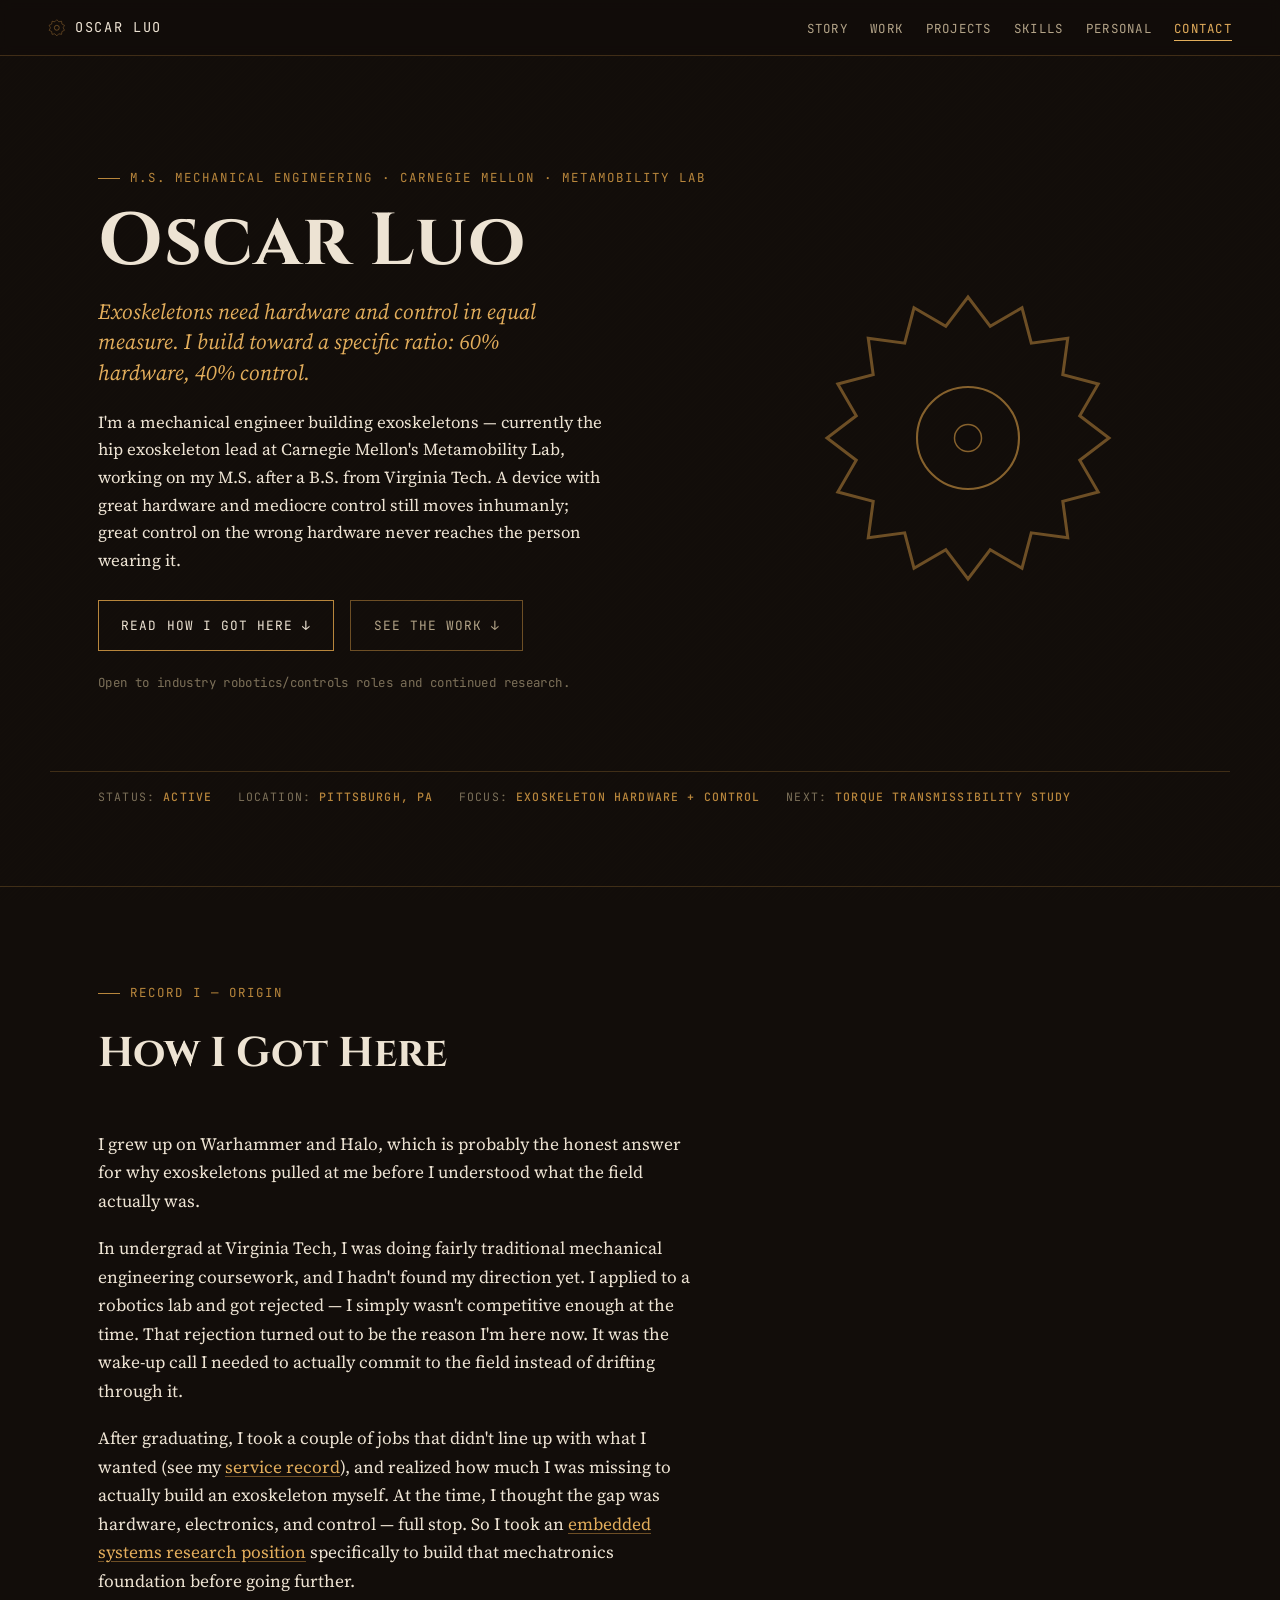
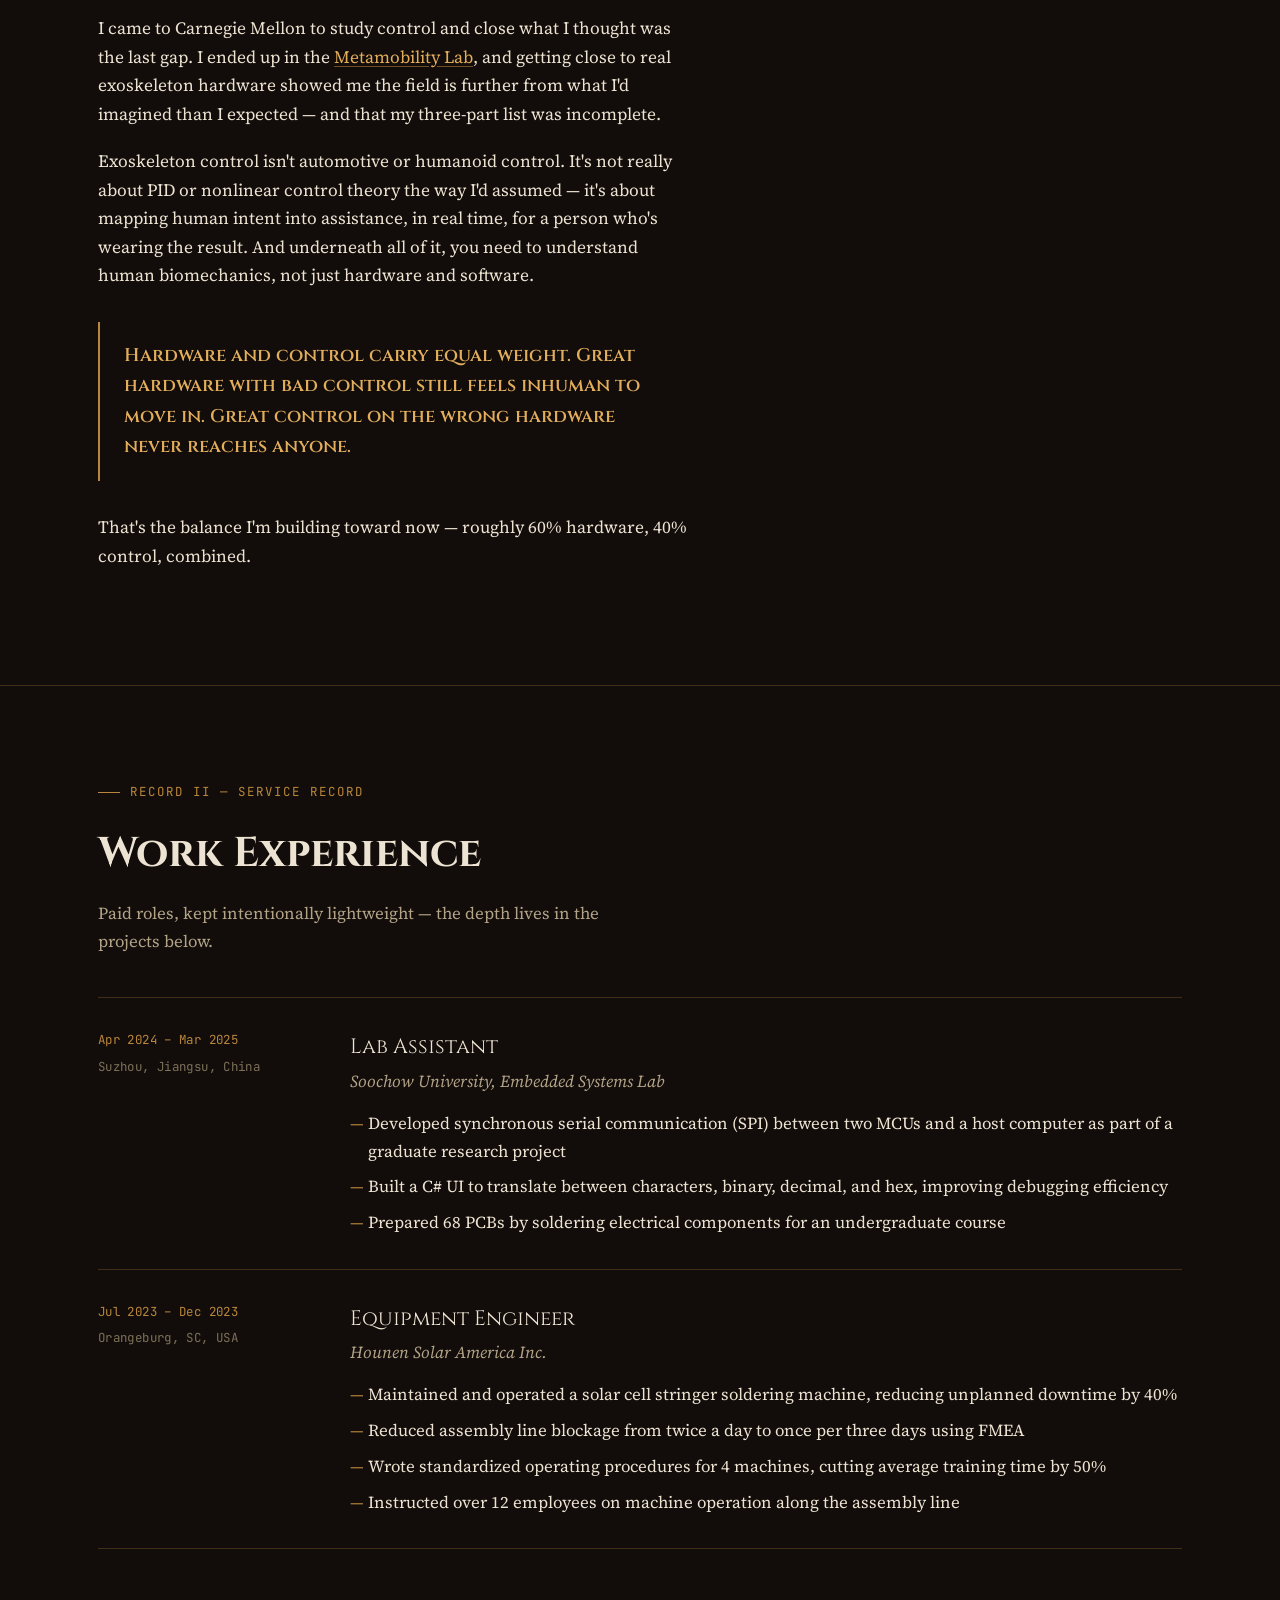
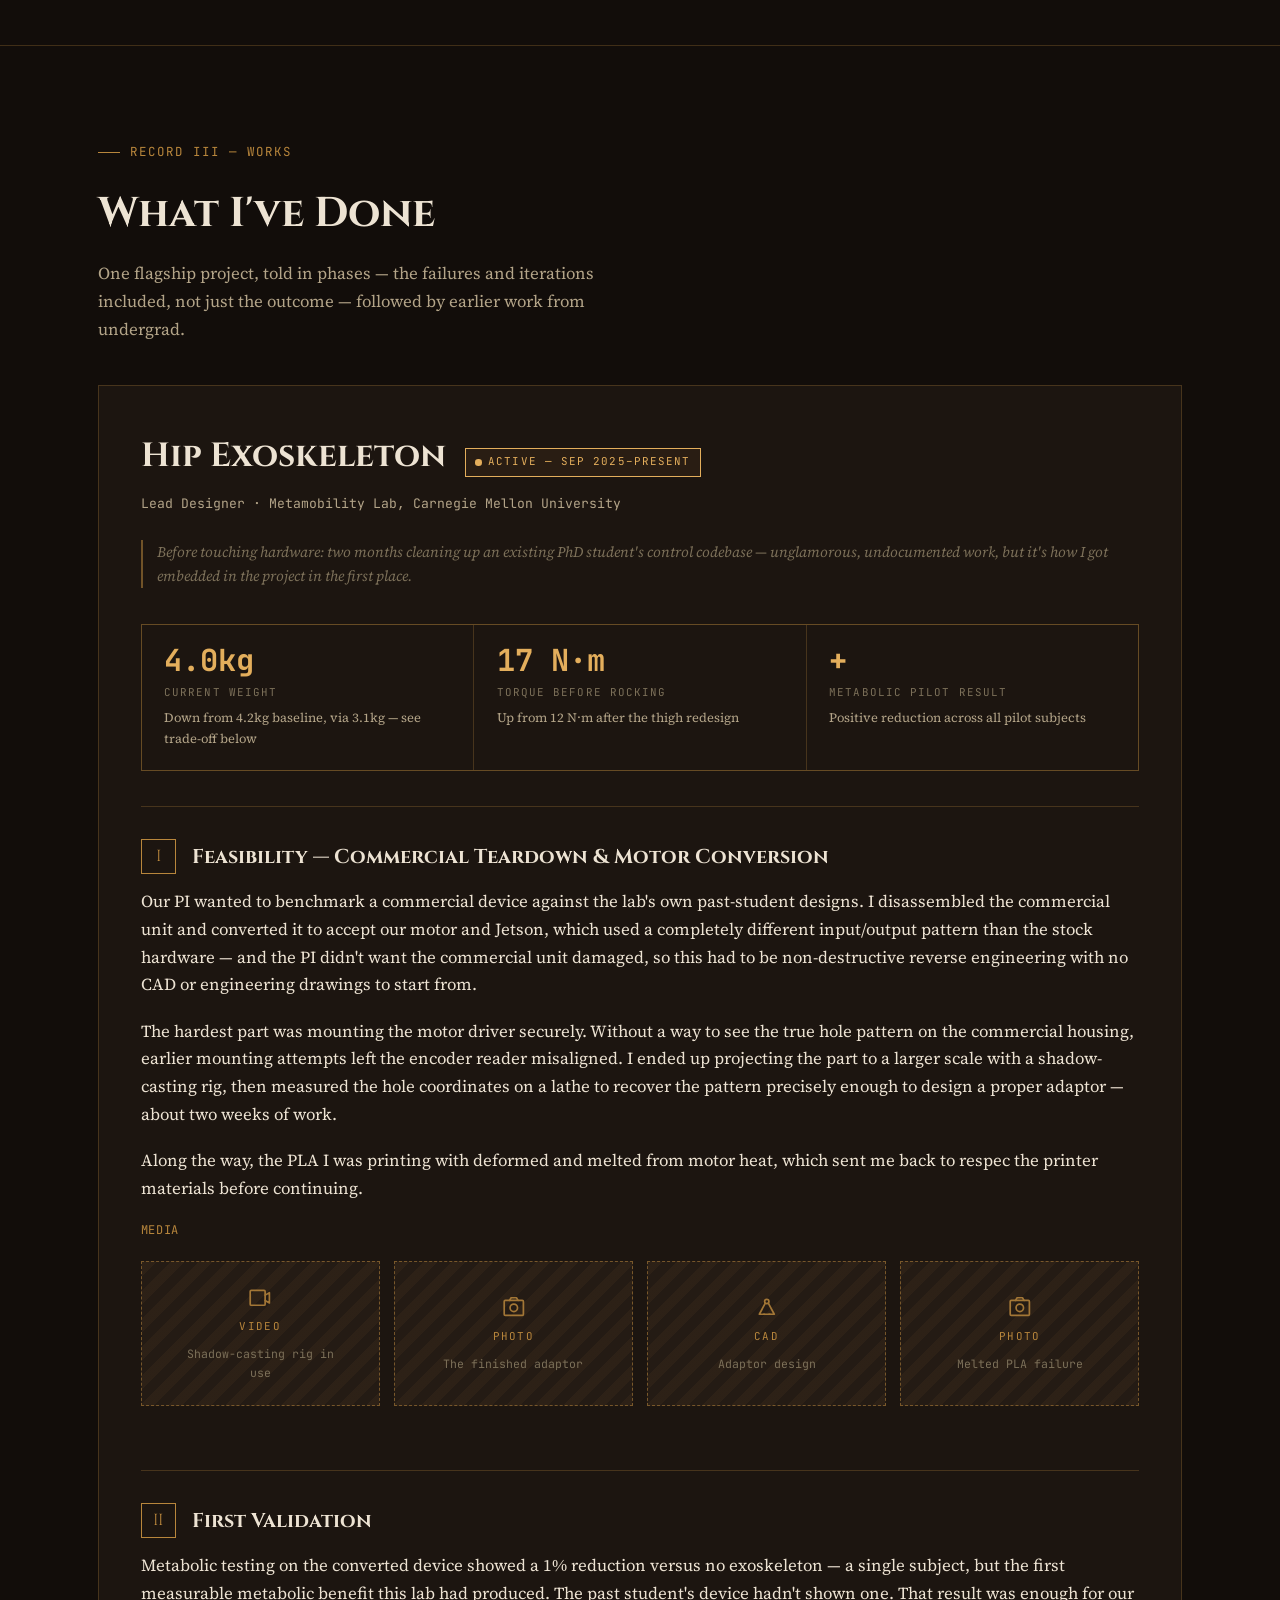
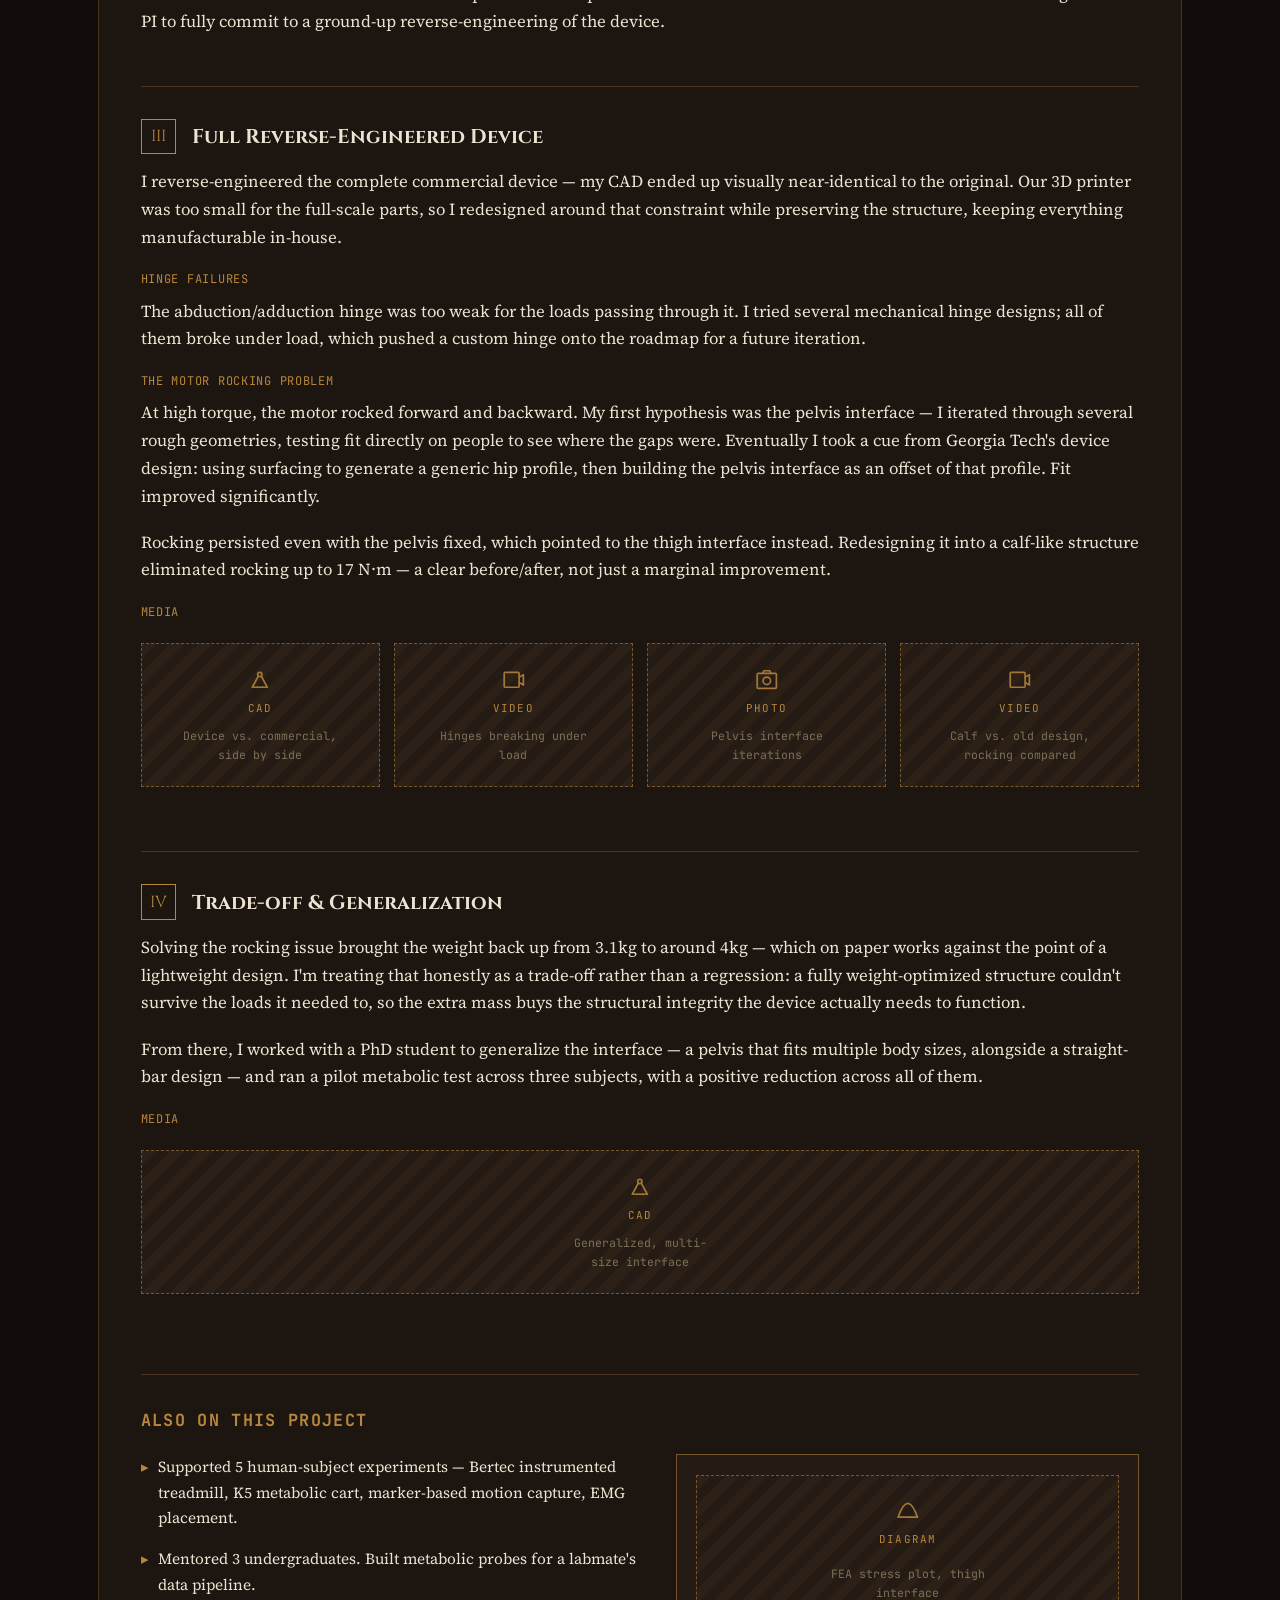
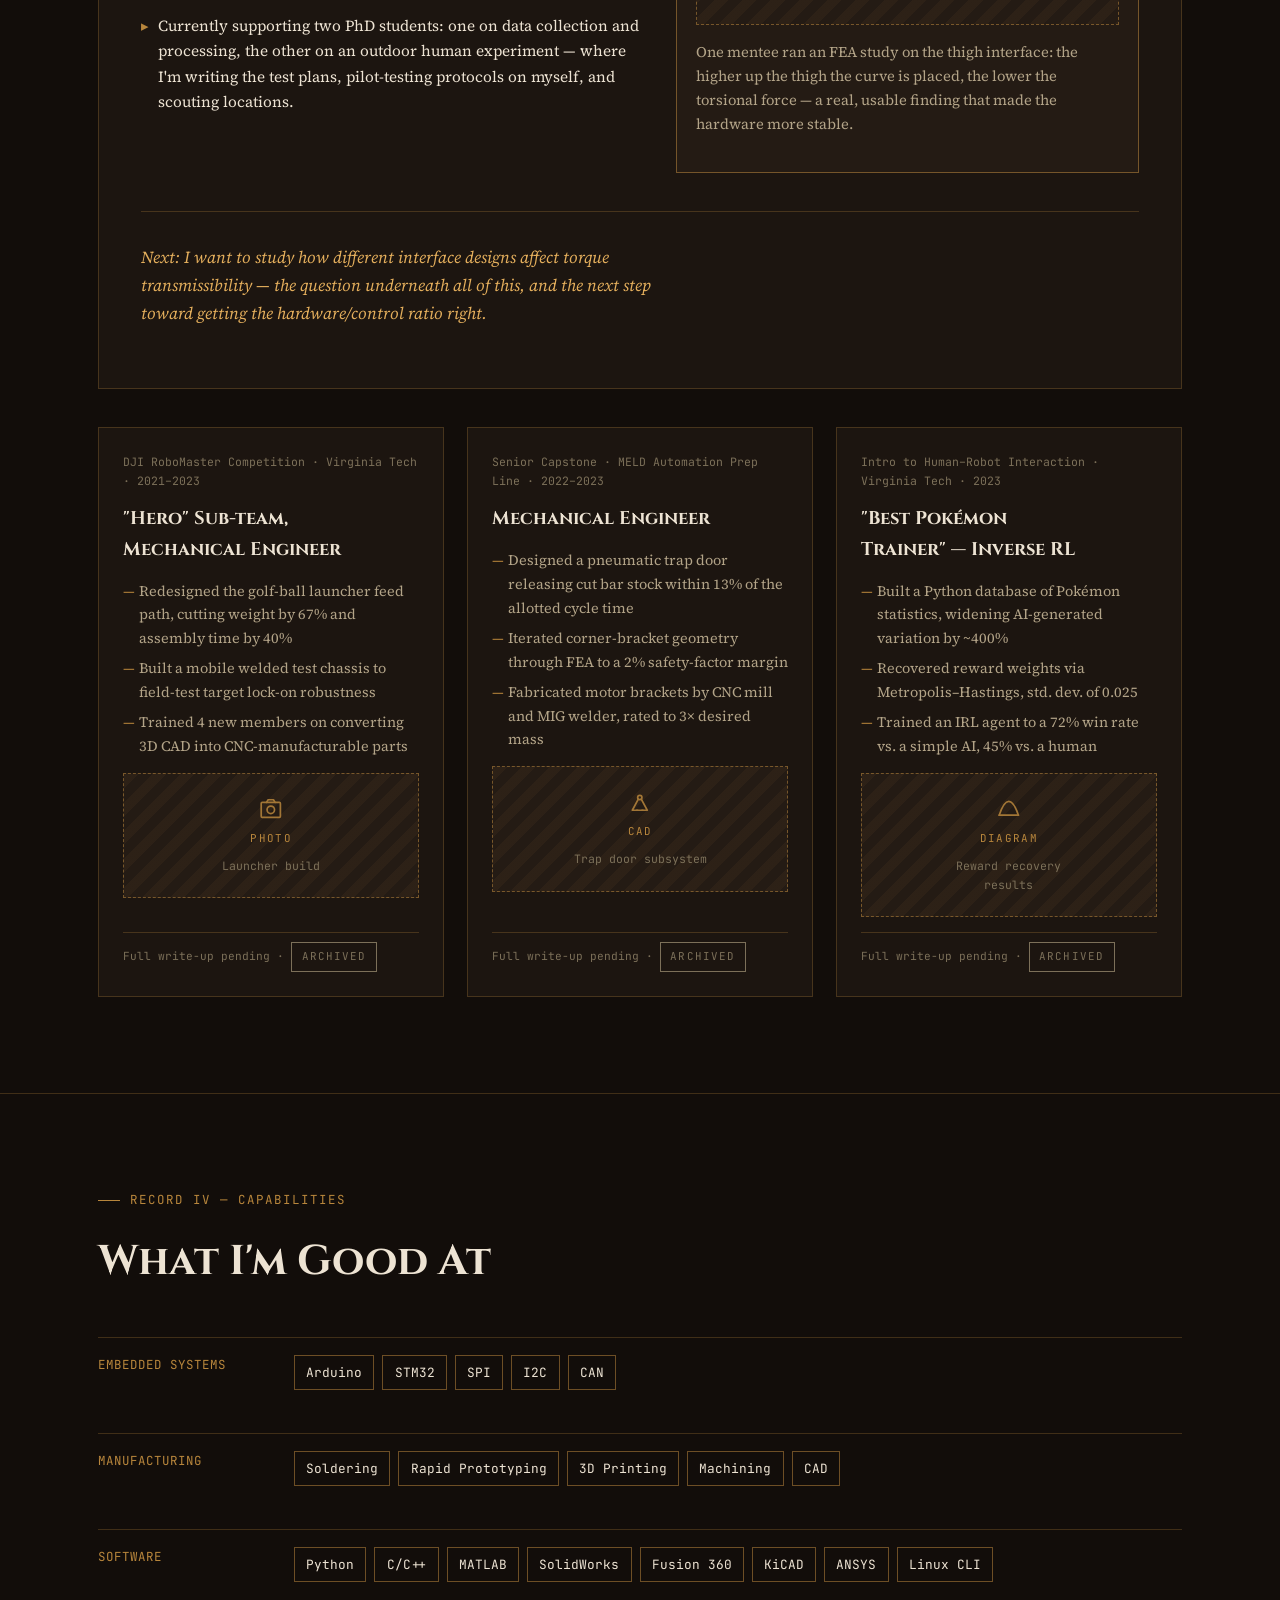
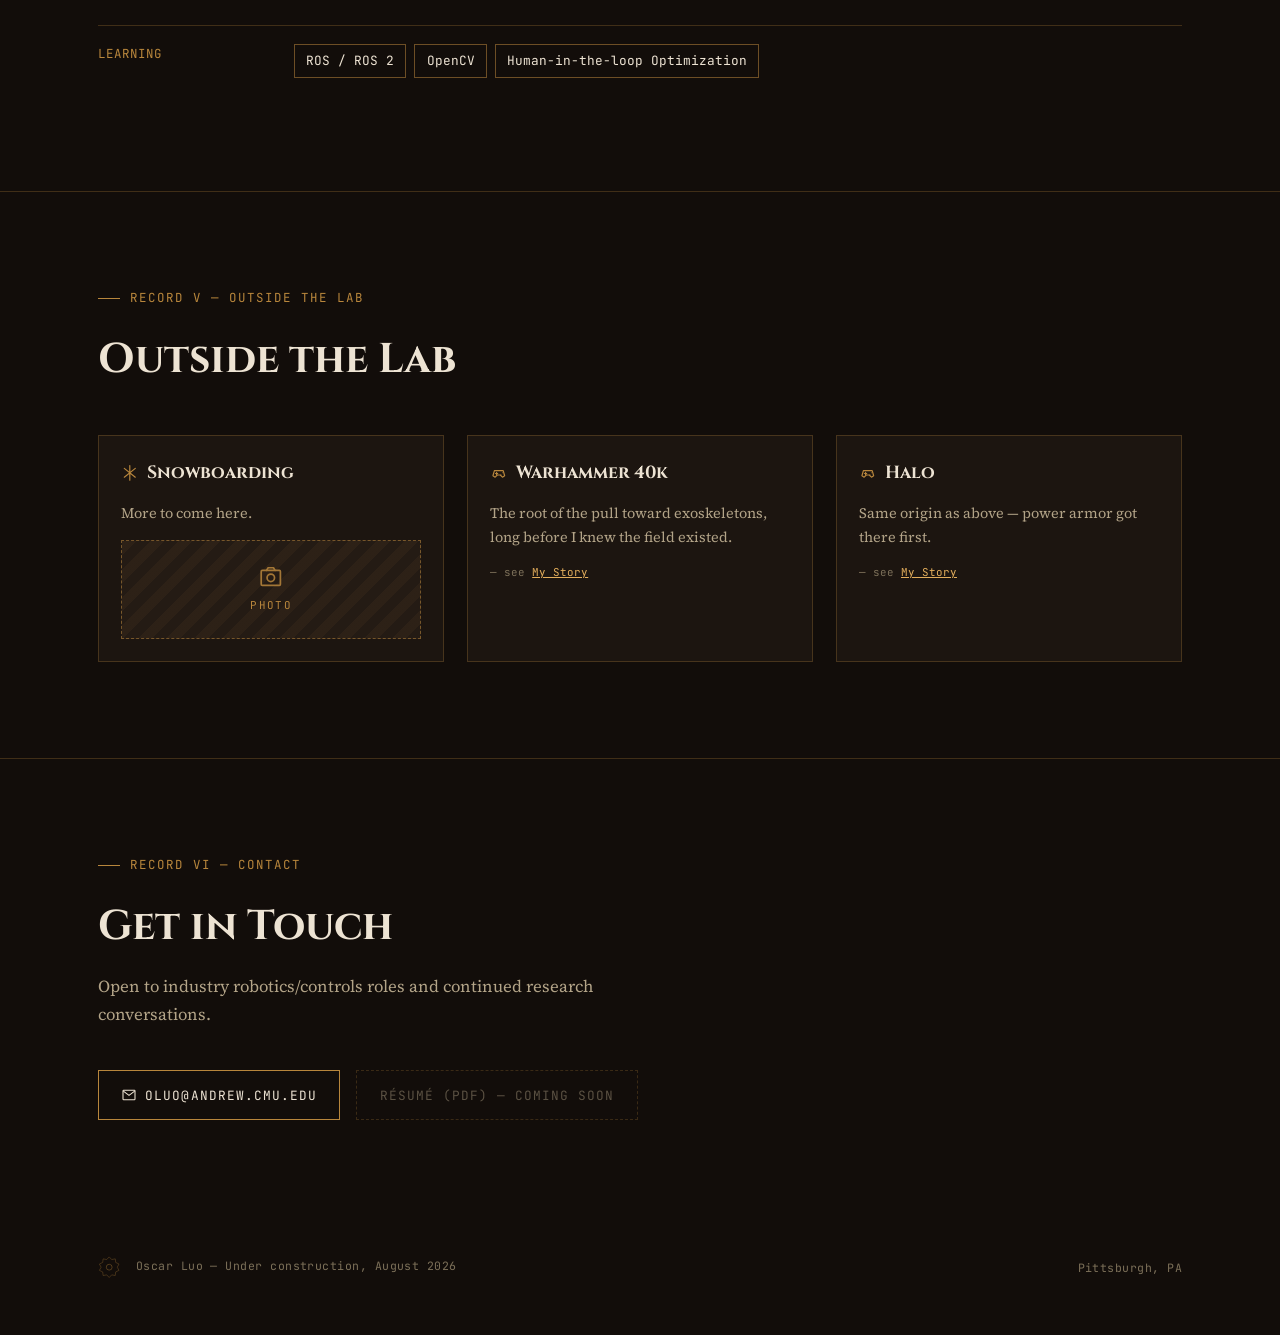
==== index.html @ 39d98d51 "First commit - web v0.1" ====
<!DOCTYPE html>
<html lang="en">
<head>
<meta charset="UTF-8">
<meta name="viewport" content="width=device-width, initial-scale=1.0">
<meta name="description" content="Personal portfolio and project dossier for exoskeleton design engineer Oscar Luo.">
<meta property="og:title" content="Oscar Luo">
<meta property="og:description" content="Mechanical engineer building exoskeletons — hardware and control, roughly 60/40.">
<meta property="og:type" content="website">
<link rel="icon" href="data:image/svg+xml,%3Csvg%20xmlns%3D%22http%3A//www.w3.org/2000/svg%22%20viewBox%3D%220%200%20100%20100%22%3E%3Ctext%20y%3D%220.9em%22%20font-size%3D%2290%22%3E%E2%9A%99%EF%B8%8F%3C/text%3E%3C/svg%3E">
<title>Oscar Luo</title>
<link rel="preconnect" href="https://fonts.googleapis.com">
<link rel="preconnect" href="https://fonts.gstatic.com" crossorigin>
<link href="https://fonts.googleapis.com/css2?family=Cinzel:wght@400;600;700;900&family=Source+Serif+4:ital,opsz,wght@0,8..60,400;0,8..60,600;1,8..60,400&family=JetBrains+Mono:wght@400;500;700&display=swap" rel="stylesheet">

<style>
  /* ============ TOKENS ============ */
  :root{
    --ground:#120D0A;
    --surface:#1C1510;
    --surface-2:#241B14;
    --surface-3:#2C2118;
    --brass:#B8863C;
    --brass-bright:#E3AE5C;
    --rust:#9A3B26;
    --rust-bright:#C4522F;
    --ink:#EDE3D3;
    --ink-muted:#B3A488;
    --ink-faint:#7C7059;
    --line: rgba(184,134,60,0.28);
    --line-strong: rgba(184,134,60,0.55);

    --font-display:'Cinzel','Trajan Pro',Georgia,serif;
    --font-body:'Source Serif 4',Georgia,'Times New Roman',serif;
    --font-mono:'JetBrains Mono','Courier New',monospace;

    --measure:66ch;
    --wide:1180px;
  }

  /* ============ RESET ============ */
  *,*::before,*::after{box-sizing:border-box;}
  html{scroll-behavior:smooth;}
  @media (prefers-reduced-motion: reduce){ html{scroll-behavior:auto;} }
  body{
    margin:0;
    background:var(--ground);
    color:var(--ink);
    font-family:var(--font-body);
    font-size:1.05rem;
    line-height:1.65;
    -webkit-font-smoothing:antialiased;
  }
  img,svg{max-width:100%;display:block;}
  a{color:var(--brass-bright);}
  a:focus-visible, button:focus-visible, .navlink:focus-visible{
    outline:2px solid var(--brass-bright);
    outline-offset:3px;
  }
  h1,h2,h3,h4{
    font-family:var(--font-display);
    font-weight:700;
    color:var(--ink);
    text-wrap:balance;
    margin:0;
  }
  p{margin:0 0 1.1em 0;}
  ul{margin:0;padding:0;list-style:none;}
  .container{max-width:var(--wide);margin:0 auto;padding:0 clamp(1.25rem,4vw,3rem);}
  .prose{max-width:var(--measure);}

  /* subtle background texture: faint diagonal grain across whole page */
  .grain{
    position:fixed; inset:0; pointer-events:none; z-index:0; opacity:.05; mix-blend-mode:overlay;
    background-image:repeating-linear-gradient(135deg, var(--brass) 0 1px, transparent 1px 3px);
  }

  /* ============ NAV ============ */
  header.site-nav{
    position:sticky; top:0; z-index:50;
    background:rgba(18,13,10,0.92);
    backdrop-filter:blur(6px);
    border-bottom:1px solid var(--line);
  }
  .nav-row{
    display:flex; align-items:center; justify-content:space-between;
    padding:0.85rem clamp(1.25rem,4vw,3rem);
    gap:1rem; flex-wrap:wrap;
  }
  .brand{
    display:flex; align-items:center; gap:.6rem;
    font-family:var(--font-mono); font-size:.85rem; letter-spacing:.12em;
    color:var(--ink); text-decoration:none;
  }
  .brand .gear-icon{width:1.1rem;height:1.1rem;color:var(--brass);}
  .navlinks{display:flex; gap:1.4rem; flex-wrap:wrap; margin:0; padding:0;}
  .navlink{
    font-family:var(--font-mono); font-size:.78rem; letter-spacing:.1em; text-transform:uppercase;
    color:var(--ink-muted); text-decoration:none; padding-bottom:3px; border-bottom:1px solid transparent;
    transition:color .2s ease, border-color .2s ease;
  }
  .navlink:hover, .navlink.active{ color:var(--brass-bright); border-color:var(--brass-bright); }

  /* ============ HERO ============ */
  .hero{
    position:relative; overflow:hidden;
    padding:clamp(4rem,10vw,7rem) 0 clamp(3rem,7vw,5rem);
    border-bottom:1px solid var(--line);
  }
  .hero-grid{
    display:grid; grid-template-columns: 1.3fr 0.9fr; gap:2.5rem; align-items:center;
  }
  @media (max-width:860px){ .hero-grid{ grid-template-columns:1fr; } .hero-gear-wrap{ order:-1; height:220px; } }
  .eyebrow{
    font-family:var(--font-mono); font-size:.78rem; letter-spacing:.16em; text-transform:uppercase;
    color:var(--brass); margin:0 0 1rem 0; display:flex; align-items:center; gap:.6rem;
  }
  .eyebrow::before{content:''; width:1.4rem; height:1px; background:var(--brass);}
  .hero h1{
    font-size:clamp(2.6rem,6.5vw,4.6rem); line-height:1.02; letter-spacing:.01em;
  }
  .hero .subhead{
    font-family:var(--font-body); font-style:italic; color:var(--brass-bright);
    font-size:clamp(1.1rem,2.2vw,1.35rem); margin:1.1rem 0 1.3rem 0; max-width:42ch; line-height:1.4;
  }
  .hero .lede{max-width:56ch; color:var(--ink); font-size:1.05rem;}
  .hero-ctas{display:flex; gap:1rem; flex-wrap:wrap; margin-top:1.6rem;}
  .btn{
    font-family:var(--font-mono); font-size:.8rem; letter-spacing:.08em; text-transform:uppercase;
    padding:.85rem 1.4rem; text-decoration:none; border:1px solid var(--brass); color:var(--ink);
    display:inline-flex; align-items:center; gap:.5rem; transition:all .2s ease; background:transparent;
  }
  .btn:hover{ background:var(--brass); color:var(--ground); }
  .btn.ghost{ border-color:var(--line-strong); color:var(--ink-muted); }
  .btn.ghost:hover{ border-color:var(--brass-bright); color:var(--brass-bright); background:transparent; }
  .hero-note{
    margin-top:1.4rem; font-family:var(--font-mono); font-size:.78rem; color:var(--ink-faint);
    letter-spacing:.03em;
  }
  .hero-gear-wrap{ position:relative; display:flex; align-items:center; justify-content:center; height:340px; }
  .status-strip{
    margin-top:clamp(2.5rem,5vw,4rem);
    border-top:1px solid var(--line); padding-top:.9rem;
    font-family:var(--font-mono); font-size:.72rem; letter-spacing:.1em; text-transform:uppercase;
    color:var(--ink-faint); display:flex; flex-wrap:wrap; gap:.4rem 1.6rem;
  }
  .status-strip span b{color:var(--brass); font-weight:500;}

  /* ============ GEAR (generated) ============ */
  .gear{ position:relative; }
  .gear svg{ width:100%; height:100%; overflow:visible; }
  .gear .gear-rotor{ transform-origin:100px 100px; }
  @media (prefers-reduced-motion: no-preference){
    .gear.spin .gear-rotor{ animation:spin 70s linear infinite; }
    .gear.spin-rev .gear-rotor{ animation:spin-rev 54s linear infinite; }
  }
  @keyframes spin{ to{ transform:rotate(360deg); } }
  @keyframes spin-rev{ to{ transform:rotate(-360deg); } }
  .gear-poly{ fill:none; stroke:var(--brass); stroke-width:2; opacity:.55; }
  .gear-hub{ fill:none; stroke:var(--brass); stroke-width:1.4; opacity:.7; }
  .gear-hub-hole{ fill:var(--ground); stroke:var(--brass); stroke-width:1; opacity:.7;}

  /* ============ SECTIONS / PLATES ============ */
  section.plate{
    padding:clamp(3.5rem,8vw,6rem) 0; border-bottom:1px solid var(--line); position:relative;
  }
  section.plate:last-of-type{ border-bottom:none; }
  .plate-head{ margin-bottom:2.6rem; }
  .plate-head h2{ font-size:clamp(1.9rem,4vw,2.6rem); }
  .plate-intro{ color:var(--ink-muted); max-width:60ch; margin-top:.8rem; }

  /* ============ STORY ============ */
  .story-body p{ font-size:1.08rem; }
  .story-body a{ text-decoration:underline; text-decoration-color:var(--line-strong); text-underline-offset:3px; }
  .story-body a:hover{ text-decoration-color:var(--brass-bright); }
  blockquote.thesis{
    margin:2rem 0; padding:1.2rem 1.5rem; border-left:2px solid var(--brass);
    font-family:var(--font-display); font-size:1.15rem; color:var(--brass-bright); font-weight:600;
  }

  /* ============ WORK TIMELINE ============ */
  .timeline{ display:flex; flex-direction:column; gap:0; border-top:1px solid var(--line); }
  .tl-entry{ display:grid; grid-template-columns:220px 1fr; gap:2rem; padding:2rem 0; border-bottom:1px solid var(--line); }
  @media (max-width:700px){ .tl-entry{ grid-template-columns:1fr; gap:.6rem; } }
  .tl-meta{ font-family:var(--font-mono); font-size:.78rem; color:var(--ink-faint); letter-spacing:.03em; }
  .tl-meta .tl-dates{ color:var(--brass); display:block; margin-bottom:.35rem; }
  .tl-role{ font-family:var(--font-display); font-size:1.3rem; margin-bottom:.2rem; }
  .tl-org{ color:var(--ink-muted); font-style:italic; margin-bottom:.9rem; font-family:var(--font-body); }
  .tl-list{ display:flex; flex-direction:column; gap:.5rem; }
  .tl-list li{ position:relative; padding-left:1.1rem; color:var(--ink); }
  .tl-list li::before{ content:'—'; position:absolute; left:0; color:var(--brass); }

  /* ============ STAT ROW ============ */
  .stat-row{ display:grid; grid-template-columns:repeat(auto-fit,minmax(180px,1fr)); gap:1px; background:var(--line); border:1px solid var(--line); margin:2.2rem 0; }
  .stat{ background:var(--surface); padding:1.3rem 1.4rem; }
  .stat .stat-num{ font-family:var(--font-mono); font-variant-numeric:tabular-nums; font-size:1.9rem; color:var(--brass-bright); font-weight:700; line-height:1; }
  .stat .stat-label{ font-family:var(--font-mono); font-size:.68rem; letter-spacing:.1em; text-transform:uppercase; color:var(--ink-faint); margin-top:.5rem; }
  .stat .stat-sub{ font-size:.8rem; color:var(--ink-muted); margin-top:.3rem; font-family:var(--font-body); }

  /* ============ MEDIA SLOT ============ */
  .media-slot{
    border:1px dashed var(--line-strong);
    background:
      repeating-linear-gradient(135deg, rgba(184,134,60,0.06) 0 10px, transparent 10px 20px),
      var(--surface-2);
    display:flex; flex-direction:column; align-items:center; justify-content:center; gap:.5rem;
    padding:1.4rem 1rem; min-height:120px; text-align:center;
  }
  .media-slot .icon{ width:1.6rem; height:1.6rem; color:var(--brass); opacity:.85; }
  .media-slot .slot-type{ font-family:var(--font-mono); font-size:.68rem; letter-spacing:.12em; text-transform:uppercase; color:var(--brass); }
  .media-slot .slot-desc{ font-family:var(--font-mono); font-size:.72rem; color:var(--ink-faint); max-width:22ch; }
  .media-grid{ display:grid; grid-template-columns:repeat(auto-fit,minmax(150px,1fr)); gap:.9rem; margin:1.3rem 0 2rem; }

  /* ============ BADGES ============ */
  .badge{
    display:inline-flex; align-items:center; gap:.4rem; font-family:var(--font-mono); font-size:.68rem;
    letter-spacing:.1em; text-transform:uppercase; padding:.3rem .6rem; border:1px solid currentColor;
  }
  .badge.active{ color:var(--brass-bright); background:rgba(184,134,60,0.08); }
  .badge.archived{ color:var(--ink-faint); }
  .badge.ongoing{ color:var(--rust-bright); background:rgba(154,59,38,0.12); }
  .badge-dot{ width:.4rem; height:.4rem; border-radius:50%; background:currentColor; }

  /* ============ FLAGSHIP PROJECT ============ */
  .flagship{ border:1px solid var(--line); background:var(--surface); padding:clamp(1.6rem,4vw,2.6rem); }
  .flagship-head{ display:flex; flex-wrap:wrap; align-items:baseline; gap:.9rem 1.2rem; margin-bottom:.6rem; }
  .flagship-head h3{ font-size:clamp(1.6rem,3vw,2.1rem); }
  .flagship-role{ font-family:var(--font-mono); font-size:.82rem; color:var(--ink-muted); margin-bottom:1.6rem; }
  .context-line{ font-style:italic; color:var(--ink-faint); font-size:.92rem; border-left:2px solid var(--line-strong); padding-left:.9rem; margin:0 0 2rem 0; }

  .phase{ padding:2rem 0; border-top:1px solid var(--line); }
  .phase-head{ display:flex; align-items:center; gap:1rem; margin-bottom:.9rem; }
  .phase-num{
    font-family:var(--font-display); font-size:1rem; color:var(--brass); border:1px solid var(--brass);
    width:2.2rem; height:2.2rem; display:flex; align-items:center; justify-content:center; flex-shrink:0;
  }
  .phase-head h4{ font-size:1.25rem; }
  .phase-body{ color:var(--ink); }
  .phase-body .sub{ margin:1.1rem 0 .5rem; font-family:var(--font-mono); font-size:.75rem; letter-spacing:.06em; text-transform:uppercase; color:var(--brass); }
  .credit-note{ font-size:.88rem; color:var(--ink-muted); font-style:italic; margin-top:.6rem; }

  .support-module{ margin-top:1rem; border-top:1px solid var(--line); padding-top:2rem; }
  .support-module h4{ font-size:1.05rem; font-family:var(--font-mono); text-transform:uppercase; letter-spacing:.08em; color:var(--brass); margin-bottom:1.2rem; }
  .support-grid{ display:grid; grid-template-columns:1.1fr 1fr; gap:1.6rem; align-items:start; }
  @media (max-width:760px){ .support-grid{ grid-template-columns:1fr; } }
  .support-list{ display:flex; flex-direction:column; gap:1rem; }
  .support-list li{ padding-left:1.1rem; position:relative; font-size:.96rem; color:var(--ink); }
  .support-list li::before{ content:'▸'; position:absolute; left:0; color:var(--brass); }
  .fea-callout{ border:1px solid var(--line-strong); padding:1.2rem; background:var(--surface-2); }
  .fea-callout .slot-desc{ margin-top:.4rem; }
  .fea-finding{ font-size:.92rem; margin-top:.9rem; color:var(--ink-muted); }

  .closing-note{ margin-top:2.4rem; padding-top:2rem; border-top:1px solid var(--line); }
  .closing-note p{ font-size:1.05rem; font-style:italic; color:var(--brass-bright); max-width:60ch; }

  /* ============ LIGHT PROJECT CARDS ============ */
  .light-grid{ display:grid; grid-template-columns:repeat(auto-fit,minmax(280px,1fr)); gap:1.4rem; margin-top:2.4rem; }
  .light-card{ border:1px solid var(--line); background:var(--surface); padding:1.5rem; display:flex; flex-direction:column; gap:.9rem; }
  .light-card h4{ font-size:1.15rem; }
  .light-card .lc-meta{ font-family:var(--font-mono); font-size:.72rem; color:var(--ink-faint); }
  .light-card ul{ display:flex; flex-direction:column; gap:.4rem; }
  .light-card li{ font-size:.9rem; padding-left:1rem; position:relative; color:var(--ink-muted); }
  .light-card li::before{ content:'—'; position:absolute; left:0; color:var(--brass); }
  .lc-status{ margin-top:auto; padding-top:.6rem; border-top:1px solid var(--line); font-family:var(--font-mono); font-size:.7rem; color:var(--ink-faint); }

  /* ============ SKILLS ============ */
  .skill-groups{ display:flex; flex-direction:column; gap:1.6rem; }
  .skill-group{ display:grid; grid-template-columns:180px 1fr; gap:1rem; align-items:start; padding:1.1rem 0; border-top:1px solid var(--line); }
  @media (max-width:640px){ .skill-group{ grid-template-columns:1fr; gap:.6rem; } }
  .skill-group-name{ font-family:var(--font-mono); font-size:.78rem; letter-spacing:.08em; text-transform:uppercase; color:var(--brass); }
  .tag-row{ display:flex; flex-wrap:wrap; gap:.5rem; }
  .tag{ font-family:var(--font-mono); font-size:.8rem; padding:.35rem .7rem; border:1px solid var(--line-strong); color:var(--ink); }

  /* ============ PERSONAL ============ */
  .personal-grid{ display:grid; grid-template-columns:repeat(auto-fit,minmax(220px,1fr)); gap:1.4rem; }
  .personal-card{ border:1px solid var(--line); background:var(--surface); padding:1.4rem; display:flex; flex-direction:column; gap:.9rem; }
  .personal-card h4{ font-size:1.1rem; display:flex; align-items:center; gap:.5rem; }
  .personal-card .icon-sm{ width:1.1rem; height:1.1rem; color:var(--brass); }
  .personal-card p{ font-size:.9rem; color:var(--ink-muted); margin:0; }
  .personal-card .from-story{ font-family:var(--font-mono); font-size:.68rem; color:var(--ink-faint); }

  /* ============ CONTACT ============ */
  .contact-row{ display:flex; flex-wrap:wrap; gap:1rem; margin-top:1.6rem; }
  .contact-item{ display:flex; align-items:center; gap:.6rem; font-family:var(--font-mono); font-size:.9rem; }
  .btn[disabled]{ opacity:.45; cursor:not-allowed; pointer-events:none; border-style:dashed; }

  footer.site-foot{ padding:2.5rem 0 3.5rem; }
  .foot-row{ display:flex; align-items:center; justify-content:space-between; flex-wrap:wrap; gap:1rem; font-family:var(--font-mono); font-size:.72rem; color:var(--ink-faint); letter-spacing:.04em; }
  .foot-gear{ width:1.4rem; height:1.4rem; color:var(--brass); opacity:.6; }

  .skip-link{
    position:absolute; left:-999px; top:auto;
    background:var(--brass); color:var(--ground); padding:.6rem 1rem; font-family:var(--font-mono); font-size:.8rem;
    z-index:100;
  }
  .skip-link:focus{ left:1rem; top:1rem; }
</style>
</head>
<body>
<div class="grain"></div>

<a class="skip-link" href="#main">Skip to content</a>

<svg style="position:absolute;width:0;height:0;overflow:hidden" aria-hidden="true">
  <symbol id="i-photo" viewBox="0 0 24 24" fill="none" stroke="currentColor" stroke-width="1.6" stroke-linecap="round" stroke-linejoin="round">
    <rect x="3" y="6" width="18" height="14" rx="1"></rect>
    <path d="M8 6l1.5-2.5h5L16 6"></path>
    <circle cx="12" cy="13" r="3.5"></circle>
  </symbol>
  <symbol id="i-video" viewBox="0 0 24 24" fill="none" stroke="currentColor" stroke-width="1.6" stroke-linecap="round" stroke-linejoin="round">
    <rect x="3" y="5" width="14" height="14" rx="1"></rect>
    <path d="M17 9.5l4-2.3v9.6l-4-2.3"></path>
  </symbol>
  <symbol id="i-cad" viewBox="0 0 24 24" fill="none" stroke="currentColor" stroke-width="1.6" stroke-linecap="round" stroke-linejoin="round">
    <circle cx="12" cy="7" r="2"></circle>
    <path d="M10.6 8.6L5 19h5"></path>
    <path d="M13.4 8.6L19 19h-5"></path>
    <path d="M9 19h6"></path>
  </symbol>
  <symbol id="i-diagram" viewBox="0 0 24 24" fill="none" stroke="currentColor" stroke-width="1.6" stroke-linecap="round" stroke-linejoin="round">
    <path d="M3 18c3-9 6-13 9-13s6 4 9 13"></path>
    <path d="M3 18h18"></path>
  </symbol>
  <symbol id="i-mail" viewBox="0 0 24 24" fill="none" stroke="currentColor" stroke-width="1.6" stroke-linecap="round" stroke-linejoin="round">
    <rect x="3" y="5" width="18" height="14" rx="1"></rect>
    <path d="M4 6.5l8 6 8-6"></path>
  </symbol>
  <symbol id="i-snow" viewBox="0 0 24 24" fill="none" stroke="currentColor" stroke-width="1.6" stroke-linecap="round" stroke-linejoin="round">
    <path d="M12 2v20M4.5 6l15 12M19.5 6l-15 12"></path>
  </symbol>
  <symbol id="i-book" viewBox="0 0 24 24" fill="none" stroke="currentColor" stroke-width="1.6" stroke-linecap="round" stroke-linejoin="round">
    <path d="M4 4.5C4 4.5 8 3.5 12 5.5c4-2 8-1 8-1v14c0 0-4-1-8 1-4-2-8-1-8-1z"></path>
    <path d="M12 5.5v13"></path>
  </symbol>
  <symbol id="i-controller" viewBox="0 0 24 24" fill="none" stroke="currentColor" stroke-width="1.6" stroke-linecap="round" stroke-linejoin="round">
    <path d="M6 9h12l2 7-3 2-3-3H10l-3 3-3-2z"></path>
    <path d="M9 11.5v3M7.5 13h3"></path>
    <circle cx="17" cy="12" r=".6" fill="currentColor" stroke="none"></circle>
    <circle cx="15" cy="14" r=".6" fill="currentColor" stroke="none"></circle>
  </symbol>
</svg>

<header class="site-nav">
  <div class="nav-row">
    <a class="brand" href="#top">
      <span class="gear icon-only" style="display:inline-block;width:1.1rem;height:1.1rem;"><svg viewBox="0 0 200 200" class="gear-icon"><polygon class="gear-poly" data-teeth="10" data-outer="92" data-inner="72" style="stroke-width:8;"></polygon><circle class="gear-hub" cx="100" cy="100" r="28" style="stroke-width:8;"></circle></svg></span>
      OSCAR LUO
    </a>
    <ul class="navlinks">
      <li><a class="navlink" data-nav href="#story">Story</a></li>
      <li><a class="navlink" data-nav href="#work">Work</a></li>
      <li><a class="navlink" data-nav href="#projects">Projects</a></li>
      <li><a class="navlink" data-nav href="#skills">Skills</a></li>
      <li><a class="navlink" data-nav href="#personal">Personal</a></li>
      <li><a class="navlink" data-nav href="#contact">Contact</a></li>
    </ul>
  </div>
</header>

<main id="main">

  <!-- ============ HERO ============ -->
  <div id="top"></div>
  <section class="hero">
    <div class="container hero-grid">
      <div>
        <p class="eyebrow">M.S. Mechanical Engineering · Carnegie Mellon · Metamobility Lab</p>
        <h1>Oscar Luo</h1>
        <p class="subhead">Exoskeletons need hardware and control in equal measure. I build toward a specific ratio: 60% hardware, 40% control.</p>
        <p class="lede">I'm a mechanical engineer building exoskeletons — currently the hip exoskeleton lead at Carnegie Mellon's Metamobility Lab, working on my M.S. after a B.S. from Virginia Tech. A device with great hardware and mediocre control still moves inhumanly; great control on the wrong hardware never reaches the person wearing it.</p>
        <div class="hero-ctas">
          <a class="btn" href="#story">Read How I Got Here ↓</a>
          <a class="btn ghost" href="#projects">See the Work ↓</a>
        </div>
        <p class="hero-note">Open to industry robotics/controls roles and continued research.</p>
      </div>
      <div class="hero-gear-wrap">
        <div class="gear spin" style="width:300px;height:300px;">
          <svg viewBox="0 0 200 200">
            <g class="gear-rotor">
              <polygon class="gear-poly" data-teeth="16" data-outer="94" data-inner="76"></polygon>
              <circle class="gear-hub" cx="100" cy="100" r="34"></circle>
              <circle class="gear-hub-hole" cx="100" cy="100" r="9"></circle>
            </g>
          </svg>
        </div>
      </div>
    </div>
    <div class="container status-strip">
      <span>STATUS: <b>ACTIVE</b></span>
      <span>LOCATION: <b>PITTSBURGH, PA</b></span>
      <span>FOCUS: <b>EXOSKELETON HARDWARE + CONTROL</b></span>
      <span>NEXT: <b>TORQUE TRANSMISSIBILITY STUDY</b></span>
    </div>
  </section>

  <!-- ============ STORY ============ -->
  <section class="plate" id="story">
    <div class="container">
      <div class="plate-head reveal">
        <p class="eyebrow">Record I — Origin</p>
        <h2>How I Got Here</h2>
      </div>
      <div class="prose story-body reveal">
        <p>I grew up on Warhammer and Halo, which is probably the honest answer for why exoskeletons pulled at me before I understood what the field actually was.</p>
        <p>In undergrad at Virginia Tech, I was doing fairly traditional mechanical engineering coursework, and I hadn't found my direction yet. I applied to a robotics lab and got rejected — I simply wasn't competitive enough at the time. That rejection turned out to be the reason I'm here now. It was the wake-up call I needed to actually commit to the field instead of drifting through it.</p>
        <p>After graduating, I took a couple of jobs that didn't line up with what I wanted (see my <a href="#work">service record</a>), and realized how much I was missing to actually build an exoskeleton myself. At the time, I thought the gap was hardware, electronics, and control — full stop. So I took an <a href="#work-soochow">embedded systems research position</a> specifically to build that mechatronics foundation before going further.</p>
        <p>I came to Carnegie Mellon to study control and close what I thought was the last gap. I ended up in the <a href="#project-hip-exoskeleton">Metamobility Lab</a>, and getting close to real exoskeleton hardware showed me the field is further from what I'd imagined than I expected — and that my three-part list was incomplete.</p>
        <p>Exoskeleton control isn't automotive or humanoid control. It's not really about PID or nonlinear control theory the way I'd assumed — it's about mapping human intent into assistance, in real time, for a person who's wearing the result. And underneath all of it, you need to understand human biomechanics, not just hardware and software.</p>
        <blockquote class="thesis">Hardware and control carry equal weight. Great hardware with bad control still feels inhuman to move in. Great control on the wrong hardware never reaches anyone.</blockquote>
        <p>That's the balance I'm building toward now — roughly 60% hardware, 40% control, combined.</p>
      </div>
    </div>
  </section>

  <!-- ============ WORK EXPERIENCE ============ -->
  <section class="plate" id="work">
    <div class="container">
      <div class="plate-head reveal">
        <p class="eyebrow">Record II — Service Record</p>
        <h2>Work Experience</h2>
        <p class="plate-intro">Paid roles, kept intentionally lightweight — the depth lives in the projects below.</p>
      </div>
      <div class="timeline reveal">
        <div class="tl-entry" id="work-soochow">
          <div class="tl-meta"><span class="tl-dates">Apr 2024 – Mar 2025</span>Suzhou, Jiangsu, China</div>
          <div>
            <div class="tl-role">Lab Assistant</div>
            <div class="tl-org">Soochow University, Embedded Systems Lab</div>
            <ul class="tl-list">
              <li>Developed synchronous serial communication (SPI) between two MCUs and a host computer as part of a graduate research project</li>
              <li>Built a C# UI to translate between characters, binary, decimal, and hex, improving debugging efficiency</li>
              <li>Prepared 68 PCBs by soldering electrical components for an undergraduate course</li>
            </ul>
          </div>
        </div>
        <div class="tl-entry" id="work-hounen">
          <div class="tl-meta"><span class="tl-dates">Jul 2023 – Dec 2023</span>Orangeburg, SC, USA</div>
          <div>
            <div class="tl-role">Equipment Engineer</div>
            <div class="tl-org">Hounen Solar America Inc.</div>
            <ul class="tl-list">
              <li>Maintained and operated a solar cell stringer soldering machine, reducing unplanned downtime by 40%</li>
              <li>Reduced assembly line blockage from twice a day to once per three days using FMEA</li>
              <li>Wrote standardized operating procedures for 4 machines, cutting average training time by 50%</li>
              <li>Instructed over 12 employees on machine operation along the assembly line</li>
            </ul>
          </div>
        </div>
      </div>
    </div>
  </section>

  <!-- ============ PROJECTS ============ -->
  <section class="plate" id="projects">
    <div class="container">
      <div class="plate-head reveal">
        <p class="eyebrow">Record III — Works</p>
        <h2>What I've Done</h2>
        <p class="plate-intro">One flagship project, told in phases — the failures and iterations included, not just the outcome — followed by earlier work from undergrad.</p>
      </div>

      <div class="flagship reveal" id="project-hip-exoskeleton">
        <div class="flagship-head">
          <h3>Hip Exoskeleton</h3>
          <span class="badge active"><span class="badge-dot"></span>Active — Sep 2025–Present</span>
        </div>
        <p class="flagship-role">Lead Designer · Metamobility Lab, Carnegie Mellon University</p>

        <p class="context-line">Before touching hardware: two months cleaning up an existing PhD student's control codebase — unglamorous, undocumented work, but it's how I got embedded in the project in the first place.</p>

        <div class="stat-row">
          <div class="stat">
            <div class="stat-num">4.0kg</div>
            <div class="stat-label">Current weight</div>
            <div class="stat-sub">Down from 4.2kg baseline, via 3.1kg — see trade-off below</div>
          </div>
          <div class="stat">
            <div class="stat-num">17 N·m</div>
            <div class="stat-label">Torque before rocking</div>
            <div class="stat-sub">Up from 12 N·m after the thigh redesign</div>
          </div>
          <div class="stat">
            <div class="stat-num">+</div>
            <div class="stat-label">Metabolic pilot result</div>
            <div class="stat-sub">Positive reduction across all pilot subjects</div>
          </div>
        </div>

        <div class="phase">
          <div class="phase-head"><span class="phase-num">I</span><h4>Feasibility — Commercial Teardown &amp; Motor Conversion</h4></div>
          <div class="phase-body">
            <p>Our PI wanted to benchmark a commercial device against the lab's own past-student designs. I disassembled the commercial unit and converted it to accept our motor and Jetson, which used a completely different input/output pattern than the stock hardware — and the PI didn't want the commercial unit damaged, so this had to be non-destructive reverse engineering with no CAD or engineering drawings to start from.</p>
            <p>The hardest part was mounting the motor driver securely. Without a way to see the true hole pattern on the commercial housing, earlier mounting attempts left the encoder reader misaligned. I ended up projecting the part to a larger scale with a shadow-casting rig, then measured the hole coordinates on a lathe to recover the pattern precisely enough to design a proper adaptor — about two weeks of work.</p>
            <p>Along the way, the PLA I was printing with deformed and melted from motor heat, which sent me back to respec the printer materials before continuing.</p>
            <p class="sub">Media</p>
            <div class="media-grid">
              <div class="media-slot"><svg class="icon"><use href="#i-video"></use></svg><span class="slot-type">Video</span><span class="slot-desc">Shadow-casting rig in use</span></div>
              <div class="media-slot"><svg class="icon"><use href="#i-photo"></use></svg><span class="slot-type">Photo</span><span class="slot-desc">The finished adaptor</span></div>
              <div class="media-slot"><svg class="icon"><use href="#i-cad"></use></svg><span class="slot-type">CAD</span><span class="slot-desc">Adaptor design</span></div>
              <div class="media-slot"><svg class="icon"><use href="#i-photo"></use></svg><span class="slot-type">Photo</span><span class="slot-desc">Melted PLA failure</span></div>
            </div>
          </div>
        </div>

        <div class="phase">
          <div class="phase-head"><span class="phase-num">II</span><h4>First Validation</h4></div>
          <div class="phase-body">
            <p>Metabolic testing on the converted device showed a 1% reduction versus no exoskeleton — a single subject, but the first measurable metabolic benefit this lab had produced. The past student's device hadn't shown one. That result was enough for our PI to fully commit to a ground-up reverse-engineering of the device.</p>
          </div>
        </div>

        <div class="phase">
          <div class="phase-head"><span class="phase-num">III</span><h4>Full Reverse-Engineered Device</h4></div>
          <div class="phase-body">
            <p>I reverse-engineered the complete commercial device — my CAD ended up visually near-identical to the original. Our 3D printer was too small for the full-scale parts, so I redesigned around that constraint while preserving the structure, keeping everything manufacturable in-house.</p>
            <p class="sub">Hinge failures</p>
            <p>The abduction/adduction hinge was too weak for the loads passing through it. I tried several mechanical hinge designs; all of them broke under load, which pushed a custom hinge onto the roadmap for a future iteration.</p>
            <p class="sub">The motor rocking problem</p>
            <p>At high torque, the motor rocked forward and backward. My first hypothesis was the pelvis interface — I iterated through several rough geometries, testing fit directly on people to see where the gaps were. Eventually I took a cue from Georgia Tech's device design: using surfacing to generate a generic hip profile, then building the pelvis interface as an offset of that profile. Fit improved significantly.</p>
            <p>Rocking persisted even with the pelvis fixed, which pointed to the thigh interface instead. Redesigning it into a calf-like structure eliminated rocking up to 17 N·m — a clear before/after, not just a marginal improvement.</p>
            <p class="sub">Media</p>
            <div class="media-grid">
              <div class="media-slot"><svg class="icon"><use href="#i-cad"></use></svg><span class="slot-type">CAD</span><span class="slot-desc">Device vs. commercial, side by side</span></div>
              <div class="media-slot"><svg class="icon"><use href="#i-video"></use></svg><span class="slot-type">Video</span><span class="slot-desc">Hinges breaking under load</span></div>
              <div class="media-slot"><svg class="icon"><use href="#i-photo"></use></svg><span class="slot-type">Photo</span><span class="slot-desc">Pelvis interface iterations</span></div>
              <div class="media-slot"><svg class="icon"><use href="#i-video"></use></svg><span class="slot-type">Video</span><span class="slot-desc">Calf vs. old design, rocking compared</span></div>
            </div>
          </div>
        </div>

        <div class="phase">
          <div class="phase-head"><span class="phase-num">IV</span><h4>Trade-off &amp; Generalization</h4></div>
          <div class="phase-body">
            <p>Solving the rocking issue brought the weight back up from 3.1kg to around 4kg — which on paper works against the point of a lightweight design. I'm treating that honestly as a trade-off rather than a regression: a fully weight-optimized structure couldn't survive the loads it needed to, so the extra mass buys the structural integrity the device actually needs to function.</p>
            <p>From there, I worked with a PhD student to generalize the interface — a pelvis that fits multiple body sizes, alongside a straight-bar design — and ran a pilot metabolic test across three subjects, with a positive reduction across all of them.</p>
            <p class="sub">Media</p>
            <div class="media-grid">
              <div class="media-slot"><svg class="icon"><use href="#i-cad"></use></svg><span class="slot-type">CAD</span><span class="slot-desc">Generalized, multi-size interface</span></div>
            </div>
          </div>
        </div>

        <div class="support-module">
          <h4>Also on this project</h4>
          <div class="support-grid">
            <ul class="support-list">
              <li>Supported 5 human-subject experiments — Bertec instrumented treadmill, K5 metabolic cart, marker-based motion capture, EMG placement.</li>
              <li>Mentored 3 undergraduates. Built metabolic probes for a labmate's data pipeline.</li>
              <li>Currently supporting two PhD students: one on data collection and processing, the other on an outdoor human experiment — where I'm writing the test plans, pilot-testing protocols on myself, and scouting locations.</li>
            </ul>
            <div class="fea-callout">
              <div class="media-slot" style="min-height:90px;"><svg class="icon"><use href="#i-diagram"></use></svg><span class="slot-type">Diagram</span><span class="slot-desc">FEA stress plot, thigh interface</span></div>
              <p class="fea-finding">One mentee ran an FEA study on the thigh interface: the higher up the thigh the curve is placed, the lower the torsional force — a real, usable finding that made the hardware more stable.</p>
            </div>
          </div>
        </div>

        <div class="closing-note">
          <p>Next: I want to study how different interface designs affect torque transmissibility — the question underneath all of this, and the next step toward getting the hardware/control ratio right.</p>
        </div>
      </div>

      <div class="light-grid reveal">
        <div class="light-card">
          <div class="lc-meta">DJI RoboMaster Competition · Virginia Tech · 2021–2023</div>
          <h4>"Hero" Sub-team, Mechanical Engineer</h4>
          <ul>
            <li>Redesigned the golf-ball launcher feed path, cutting weight by 67% and assembly time by 40%</li>
            <li>Built a mobile welded test chassis to field-test target lock-on robustness</li>
            <li>Trained 4 new members on converting 3D CAD into CNC-manufacturable parts</li>
          </ul>
          <div class="media-slot" style="min-height:70px;"><svg class="icon"><use href="#i-photo"></use></svg><span class="slot-type">Photo</span><span class="slot-desc">Launcher build</span></div>
          <div class="lc-status">Full write-up pending · <span class="badge archived">Archived</span></div>
        </div>
        <div class="light-card">
          <div class="lc-meta">Senior Capstone · MELD Automation Prep Line · 2022–2023</div>
          <h4>Mechanical Engineer</h4>
          <ul>
            <li>Designed a pneumatic trap door releasing cut bar stock within 13% of the allotted cycle time</li>
            <li>Iterated corner-bracket geometry through FEA to a 2% safety-factor margin</li>
            <li>Fabricated motor brackets by CNC mill and MIG welder, rated to 3× desired mass</li>
          </ul>
          <div class="media-slot" style="min-height:70px;"><svg class="icon"><use href="#i-cad"></use></svg><span class="slot-type">CAD</span><span class="slot-desc">Trap door subsystem</span></div>
          <div class="lc-status">Full write-up pending · <span class="badge archived">Archived</span></div>
        </div>
        <div class="light-card">
          <div class="lc-meta">Intro to Human–Robot Interaction · Virginia Tech · 2023</div>
          <h4>"Best Pokémon Trainer" — Inverse RL</h4>
          <ul>
            <li>Built a Python database of Pokémon statistics, widening AI-generated variation by ~400%</li>
            <li>Recovered reward weights via Metropolis–Hastings, std. dev. of 0.025</li>
            <li>Trained an IRL agent to a 72% win rate vs. a simple AI, 45% vs. a human</li>
          </ul>
          <div class="media-slot" style="min-height:70px;"><svg class="icon"><use href="#i-diagram"></use></svg><span class="slot-type">Diagram</span><span class="slot-desc">Reward recovery results</span></div>
          <div class="lc-status">Full write-up pending · <span class="badge archived">Archived</span></div>
        </div>
      </div>
    </div>
  </section>

  <!-- ============ SKILLS ============ -->
  <section class="plate" id="skills">
    <div class="container">
      <div class="plate-head reveal">
        <p class="eyebrow">Record IV — Capabilities</p>
        <h2>What I'm Good At</h2>
      </div>
      <div class="skill-groups reveal">
        <div class="skill-group">
          <div class="skill-group-name">Embedded Systems</div>
          <div class="tag-row"><span class="tag">Arduino</span><span class="tag">STM32</span><span class="tag">SPI</span><span class="tag">I2C</span><span class="tag">CAN</span></div>
        </div>
        <div class="skill-group">
          <div class="skill-group-name">Manufacturing</div>
          <div class="tag-row"><span class="tag">Soldering</span><span class="tag">Rapid Prototyping</span><span class="tag">3D Printing</span><span class="tag">Machining</span><span class="tag">CAD</span></div>
        </div>
        <div class="skill-group">
          <div class="skill-group-name">Software</div>
          <div class="tag-row"><span class="tag">Python</span><span class="tag">C/C++</span><span class="tag">MATLAB</span><span class="tag">SolidWorks</span><span class="tag">Fusion 360</span><span class="tag">KiCAD</span><span class="tag">ANSYS</span><span class="tag">Linux CLI</span></div>
        </div>
        <div class="skill-group">
          <div class="skill-group-name">Learning</div>
          <div class="tag-row"><span class="tag">ROS / ROS 2</span><span class="tag">OpenCV</span><span class="tag">Human-in-the-loop Optimization</span></div>
        </div>
      </div>
    </div>
  </section>

  <!-- ============ PERSONAL ============ -->
  <section class="plate" id="personal">
    <div class="container">
      <div class="plate-head reveal">
        <p class="eyebrow">Record V — Outside the Lab</p>
        <h2>Outside the Lab</h2>
      </div>
      <div class="personal-grid reveal">
        <div class="personal-card">
          <h4><svg class="icon-sm"><use href="#i-snow"></use></svg>Snowboarding</h4>
          <p>More to come here.</p>
          <div class="media-slot" style="min-height:70px;"><svg class="icon"><use href="#i-photo"></use></svg><span class="slot-type">Photo</span></div>
        </div>
        <div class="personal-card">
          <h4><svg class="icon-sm"><use href="#i-controller"></use></svg>Warhammer 40k</h4>
          <p>The root of the pull toward exoskeletons, long before I knew the field existed.</p>
          <p class="from-story">— see <a href="#story">My Story</a></p>
        </div>
        <div class="personal-card">
          <h4><svg class="icon-sm"><use href="#i-controller"></use></svg>Halo</h4>
          <p>Same origin as above — power armor got there first.</p>
          <p class="from-story">— see <a href="#story">My Story</a></p>
        </div>
      </div>
    </div>
  </section>

  <!-- ============ CONTACT ============ -->
  <section class="plate" id="contact">
    <div class="container">
      <div class="plate-head reveal">
        <p class="eyebrow">Record VI — Contact</p>
        <h2>Get in Touch</h2>
        <p class="plate-intro">Open to industry robotics/controls roles and continued research conversations.</p>
      </div>
      <div class="contact-row reveal">
        <a class="btn" href="mailto:oluo@andrew.cmu.edu"><svg class="icon-sm" style="width:1rem;height:1rem;"><use href="#i-mail"></use></svg>oluo@andrew.cmu.edu</a>
        <button class="btn ghost" disabled>Résumé (PDF) — Coming Soon</button>
      </div>
    </div>
  </section>

</main>

<footer class="site-foot">
  <div class="container foot-row">
    <span>
      <svg class="foot-gear" viewBox="0 0 200 200" style="display:inline-block;vertical-align:middle;margin-right:.5rem;"><polygon class="gear-poly" data-teeth="10" data-outer="92" data-inner="72" style="stroke-width:8;"></polygon><circle class="gear-hub" cx="100" cy="100" r="26" style="stroke-width:8;"></circle></svg>
      Oscar Luo — Under construction, August 2026
    </span>
    <span>Pittsburgh, PA</span>
  </div>
</footer>

<script>
(function(){
  // ---- generate gear polygons ----
  function gearPoints(teeth, outerR, innerR, cx, cy){
    var n = teeth * 2, pts = [];
    for (var i = 0; i < n; i++){
      var r = (i % 2 === 0) ? outerR : innerR;
      var a = (i / n) * Math.PI * 2 - Math.PI / 2;
      pts.push((cx + r * Math.cos(a)).toFixed(1) + ',' + (cy + r * Math.sin(a)).toFixed(1));
    }
    return pts.join(' ');
  }
  document.querySelectorAll('.gear-poly').forEach(function(poly){
    var teeth = parseInt(poly.dataset.teeth || '14', 10);
    var outer = parseFloat(poly.dataset.outer || '90');
    var inner = parseFloat(poly.dataset.inner || '70');
    poly.setAttribute('points', gearPoints(teeth, outer, inner, 100, 100));
  });

  // ---- scrollspy nav ----
  var navlinks = Array.prototype.slice.call(document.querySelectorAll('[data-nav]'));
  var sections = navlinks.map(function(link){
    return document.getElementById(link.getAttribute('href').slice(1));
  }).filter(Boolean);
  if ('IntersectionObserver' in window && sections.length){
    var spy = new IntersectionObserver(function(entries){
      entries.forEach(function(entry){
        var id = entry.target.id;
        var link = navlinks.find(function(l){ return l.getAttribute('href') === '#' + id; });
        if (!link) return;
        if (entry.isIntersecting){
          navlinks.forEach(function(l){ l.classList.remove('active'); });
          link.classList.add('active');
        }
      });
    }, { rootMargin: '-45% 0px -50% 0px', threshold: 0 });
    sections.forEach(function(s){ spy.observe(s); });
  }
})();
</script>
</body>
</html>
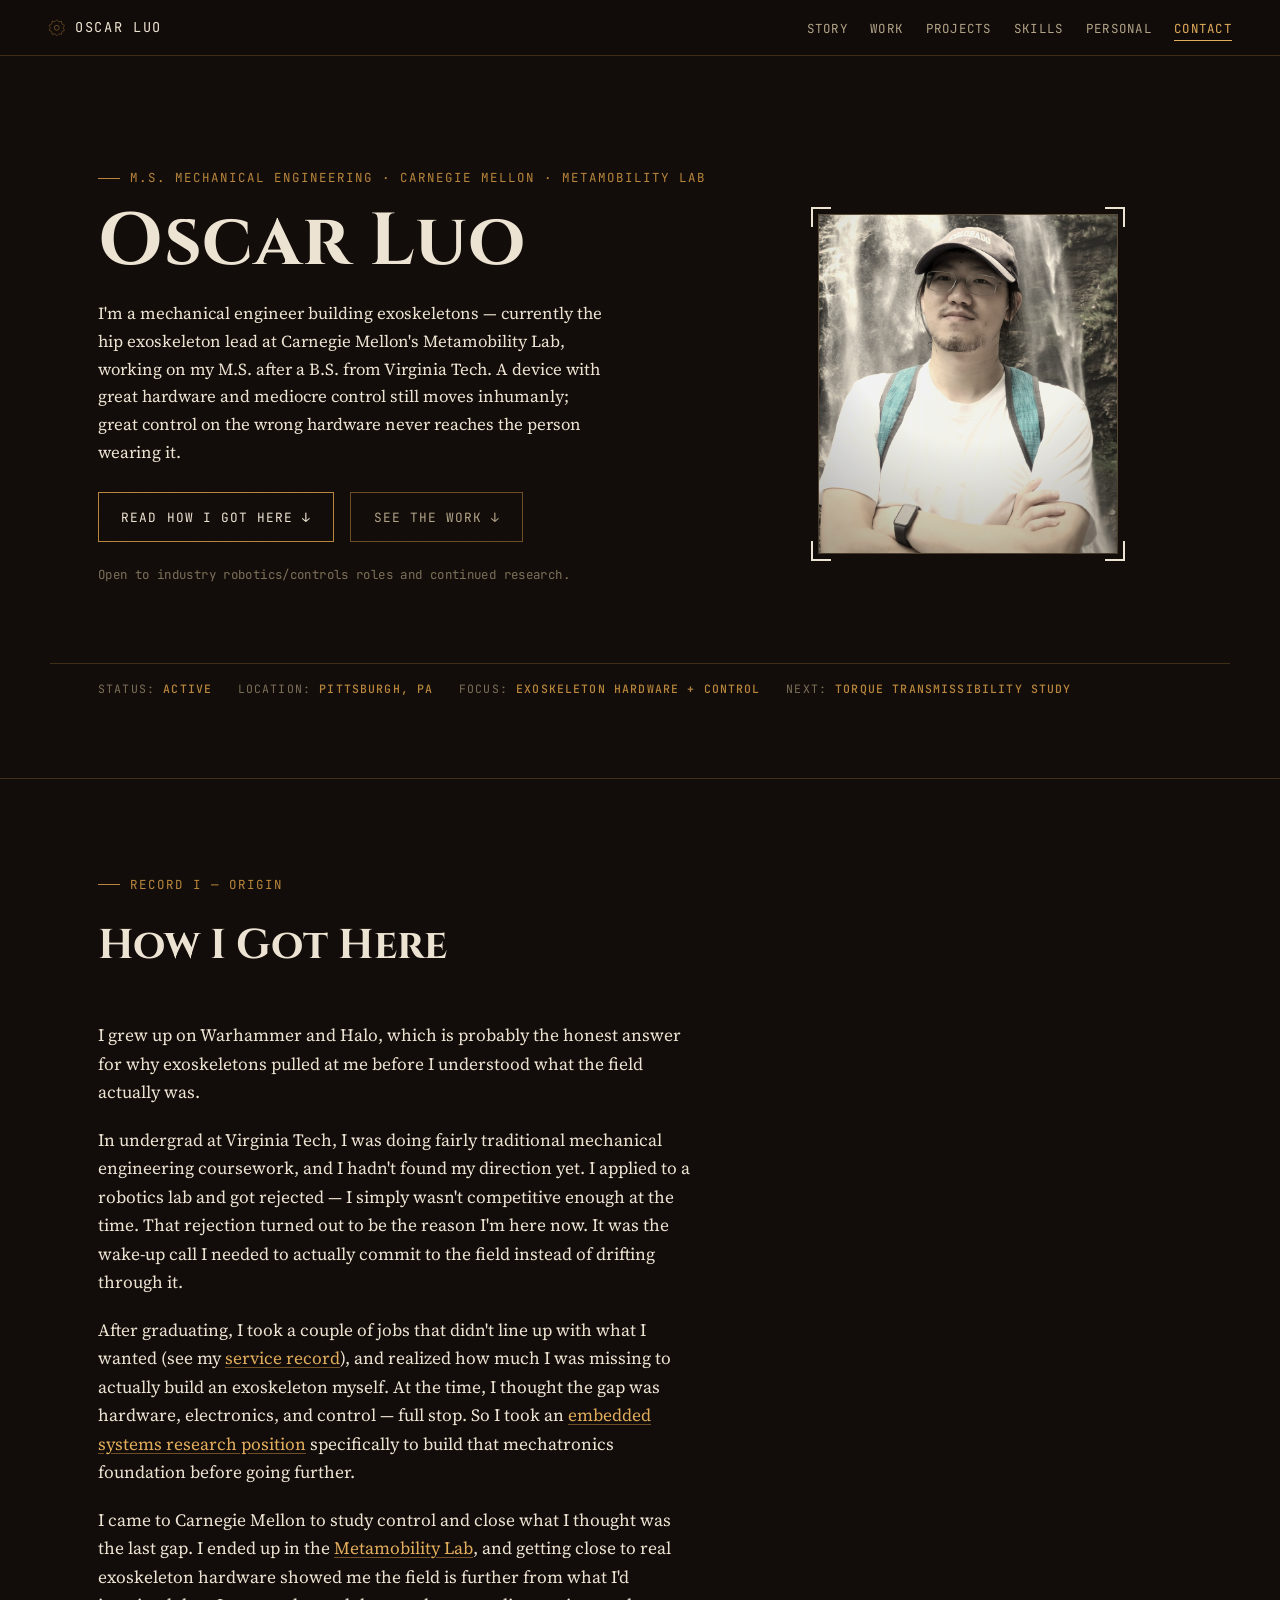
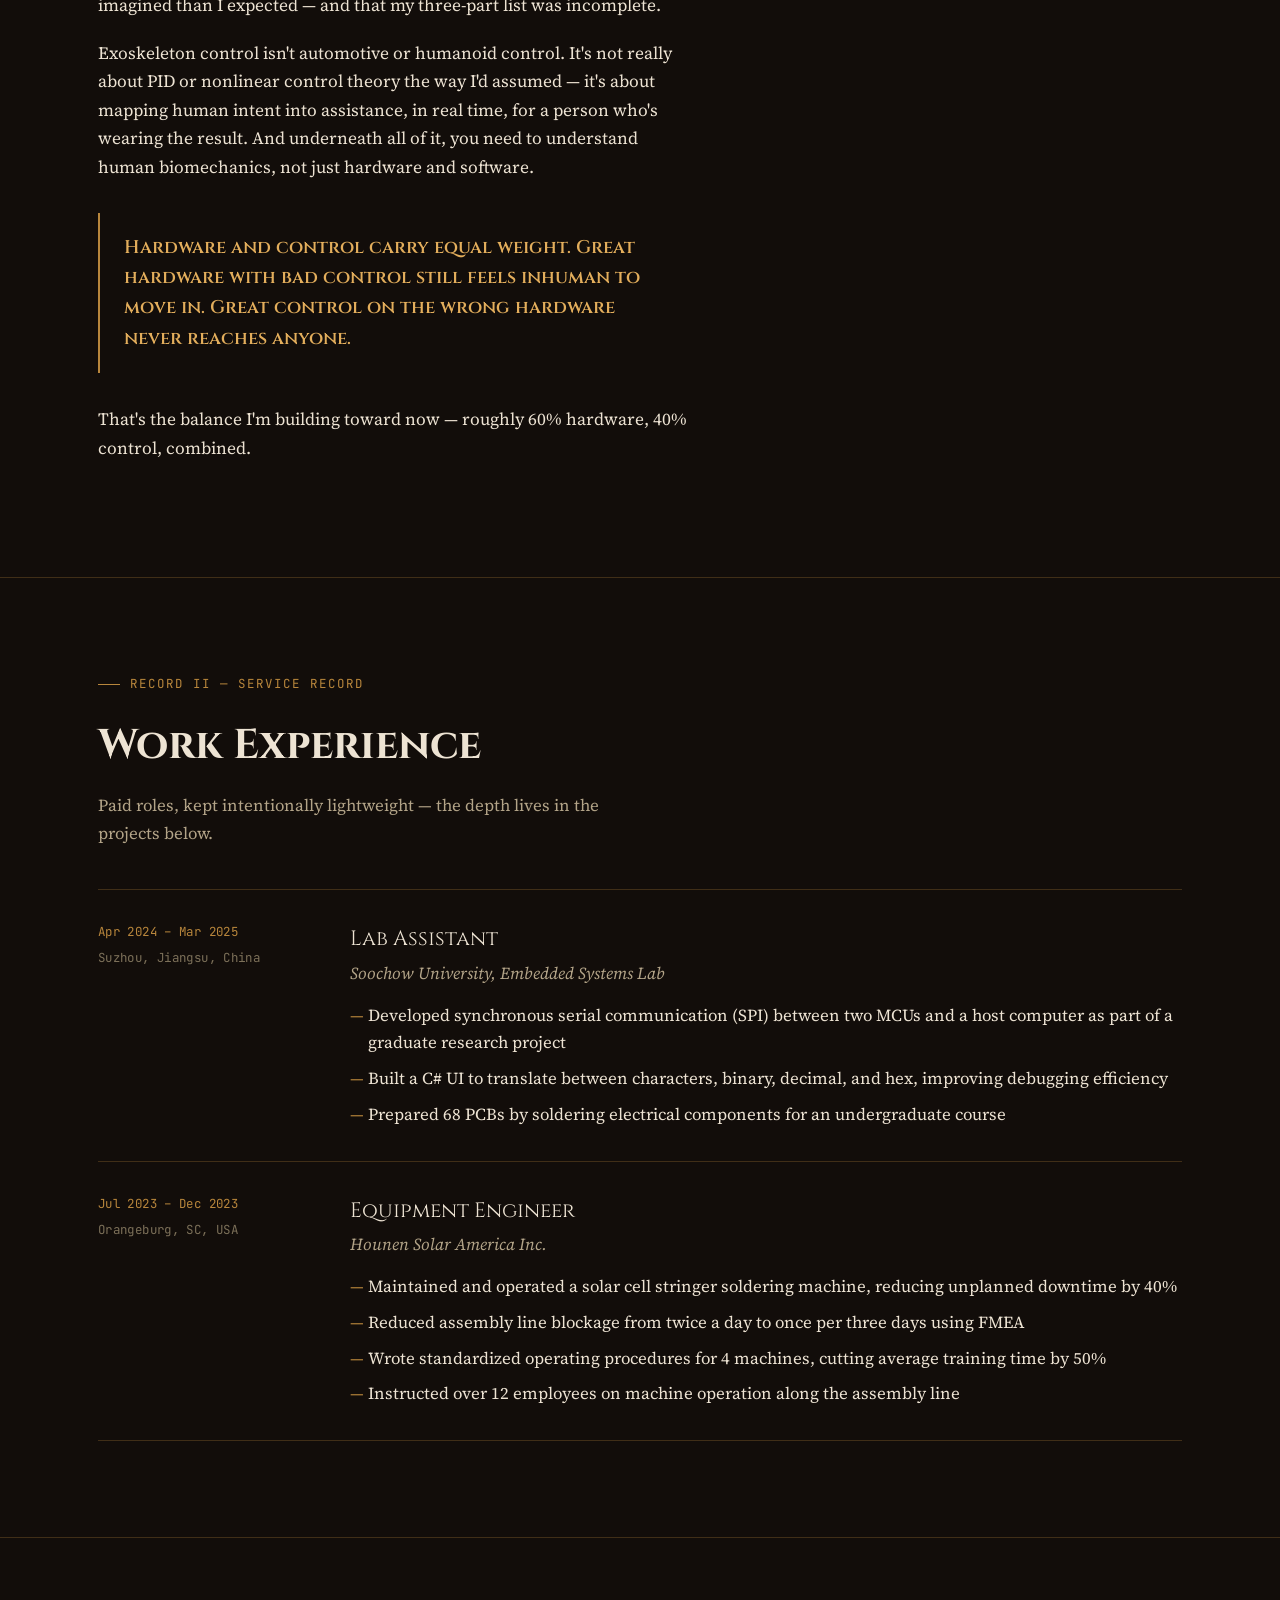
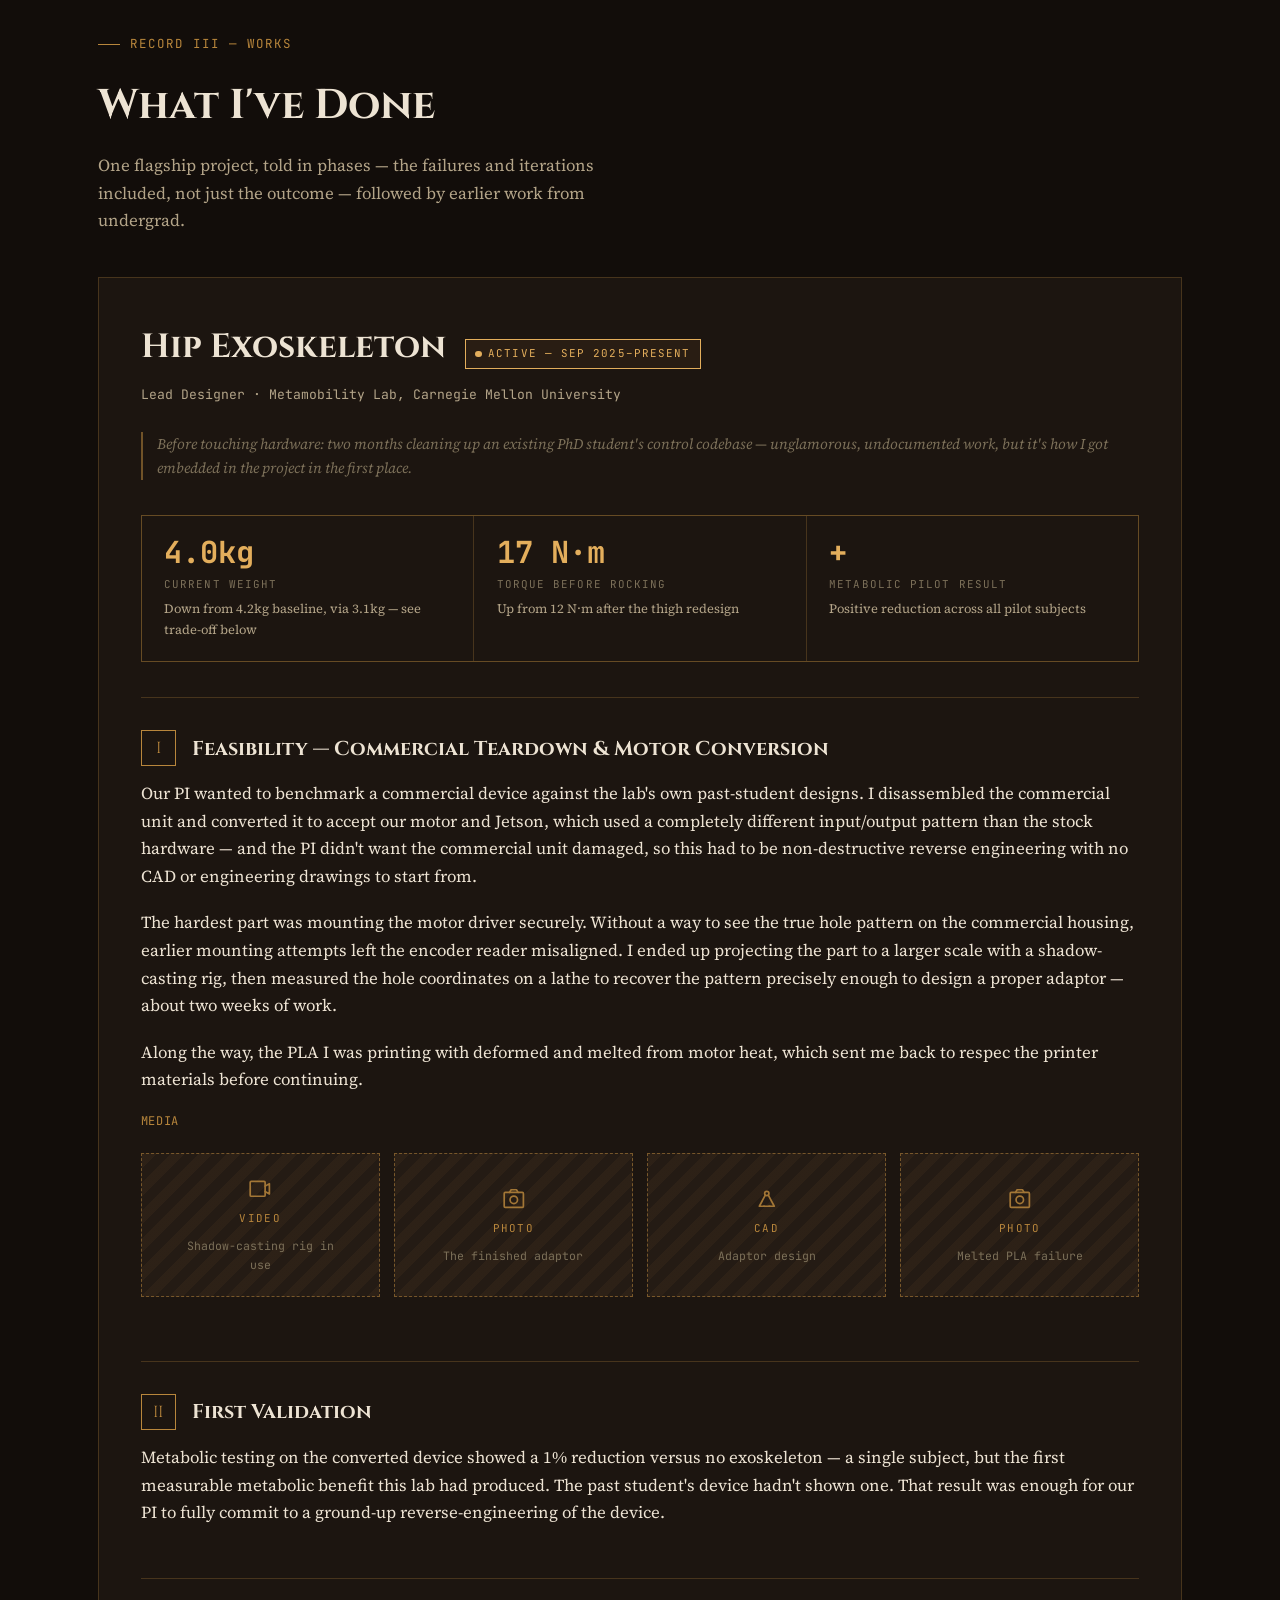
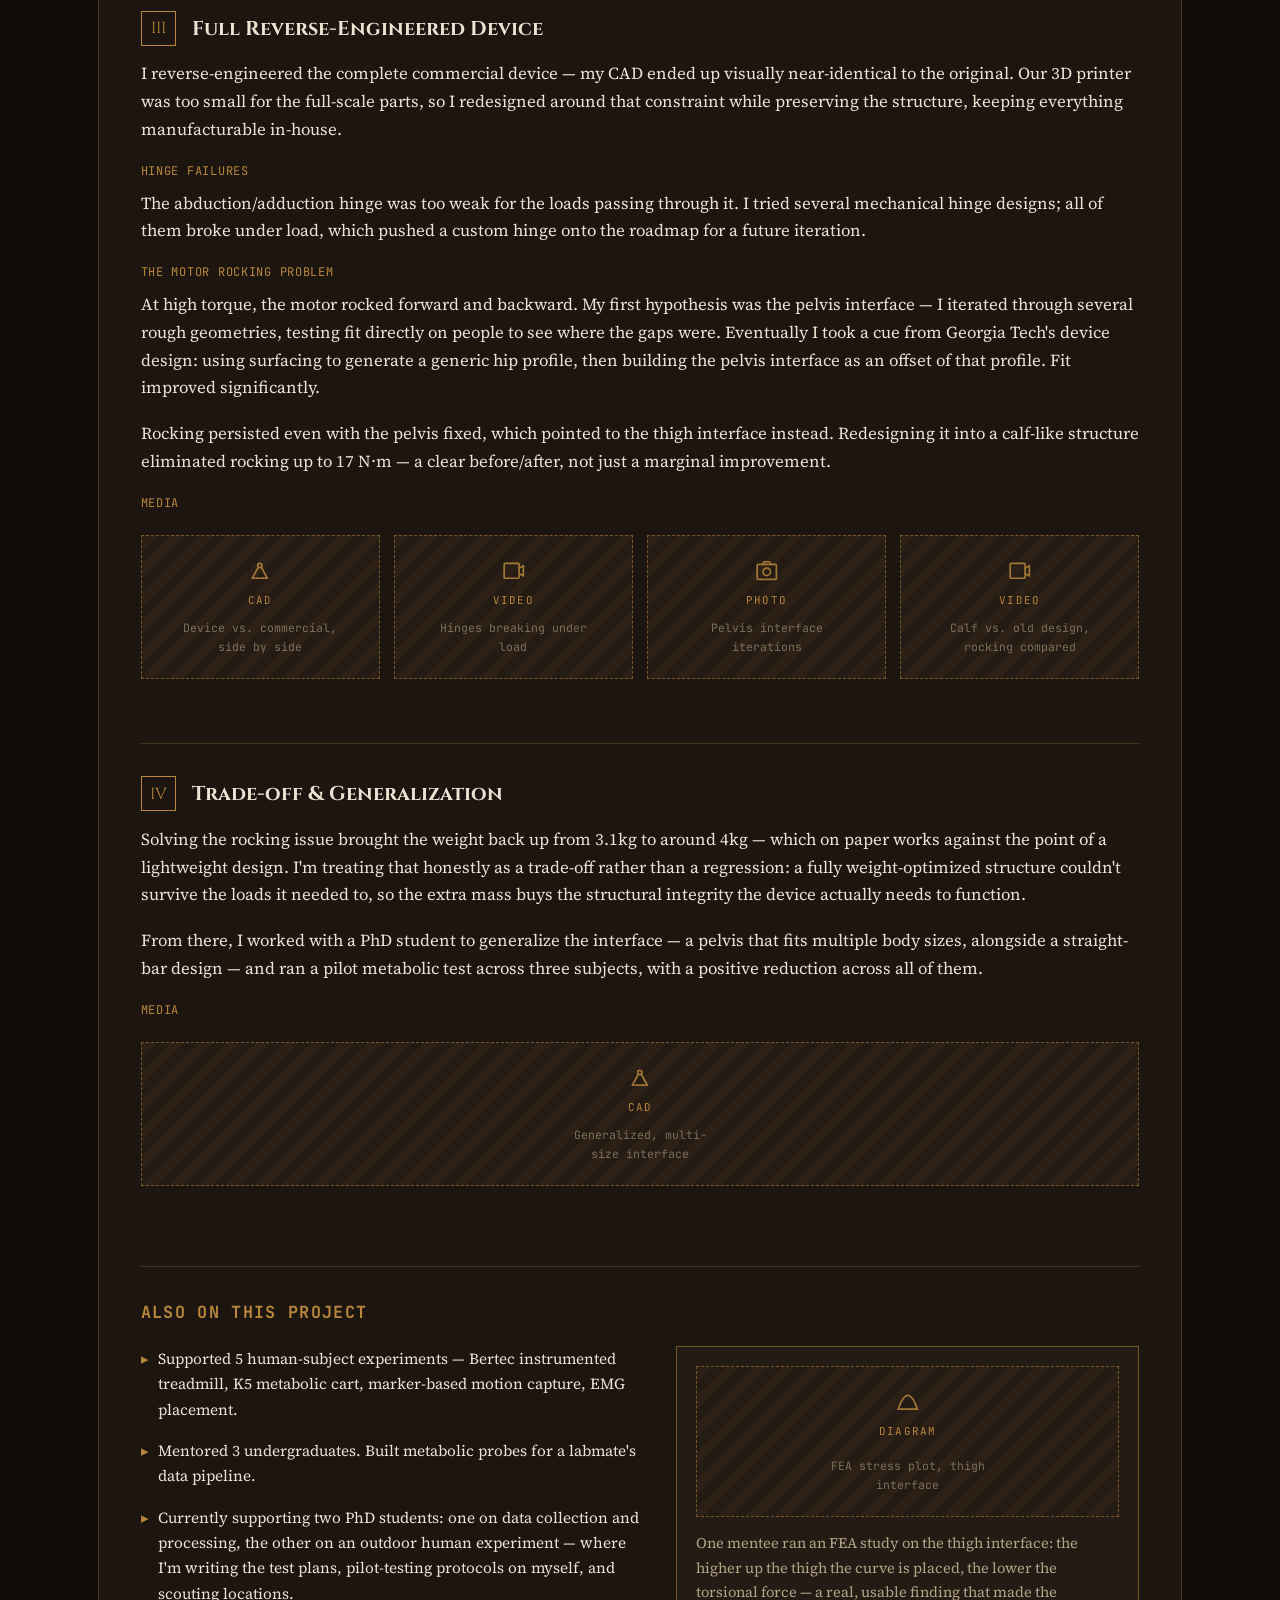
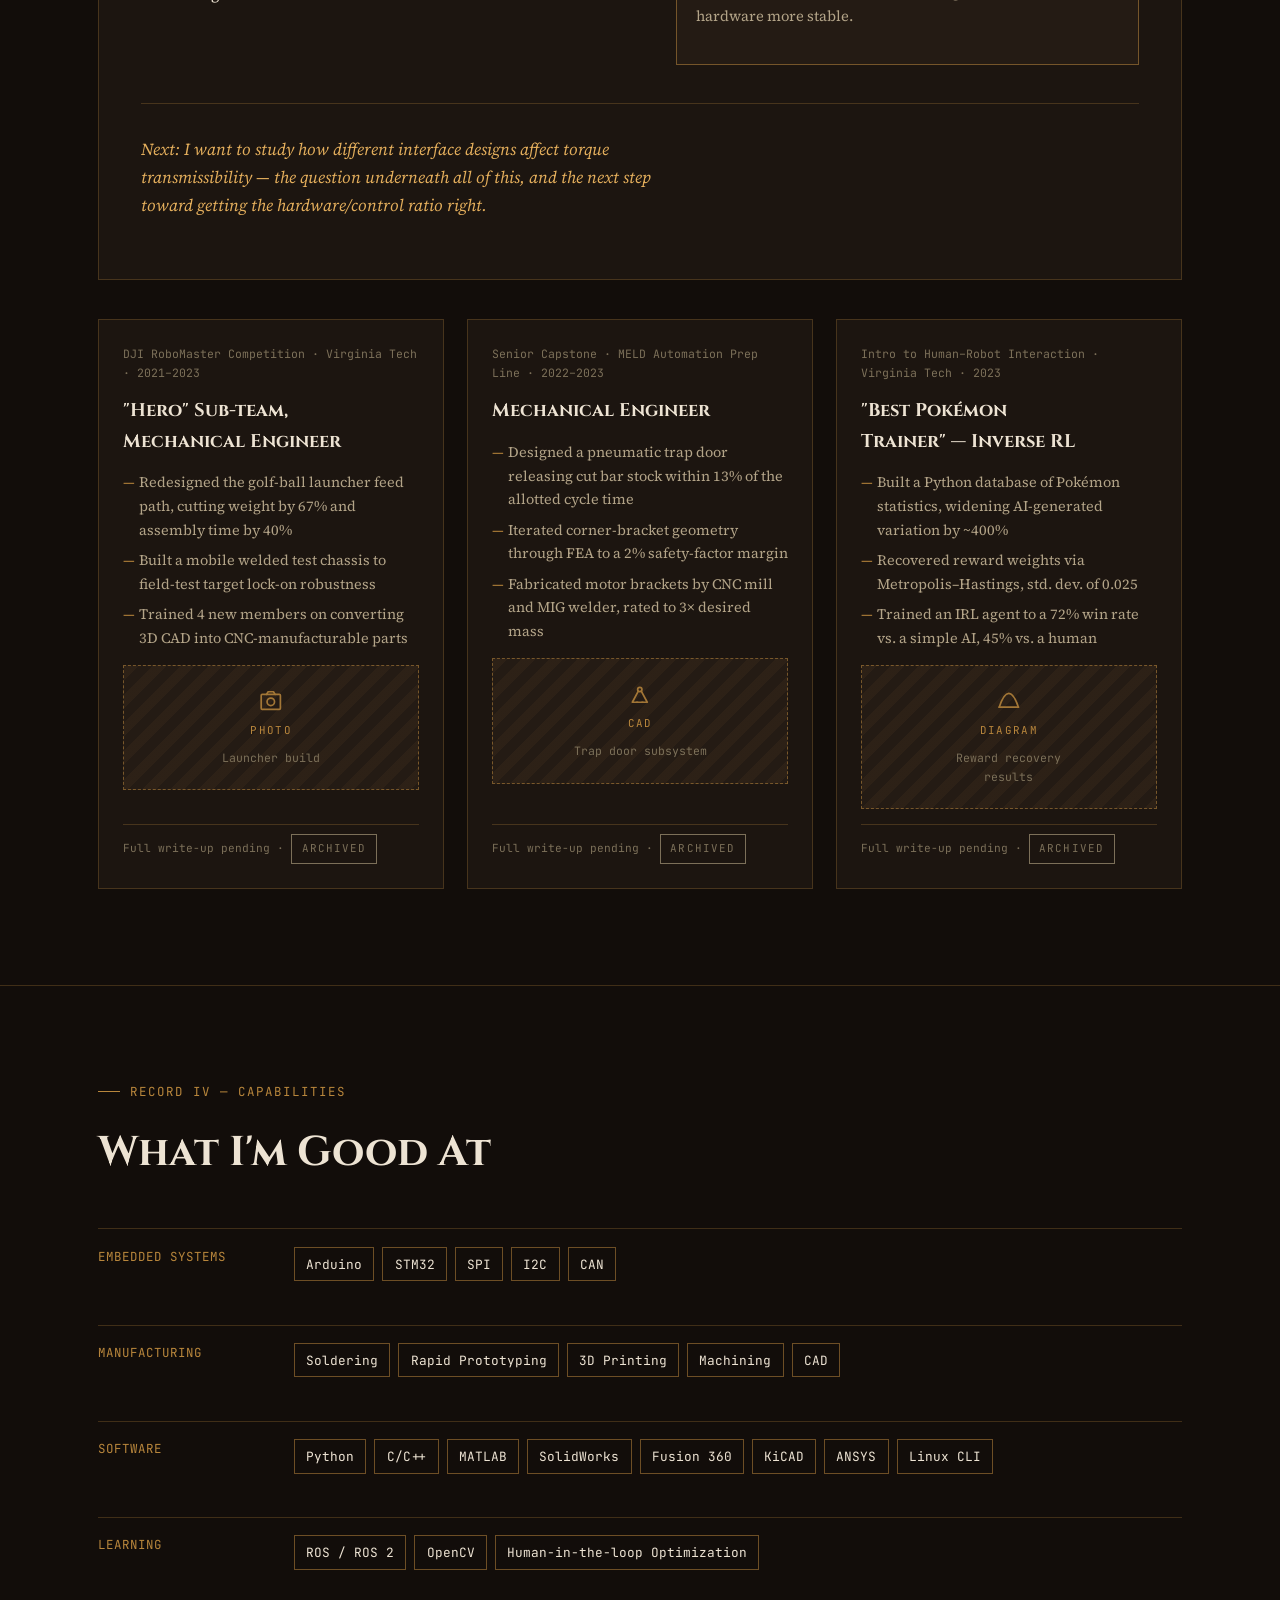
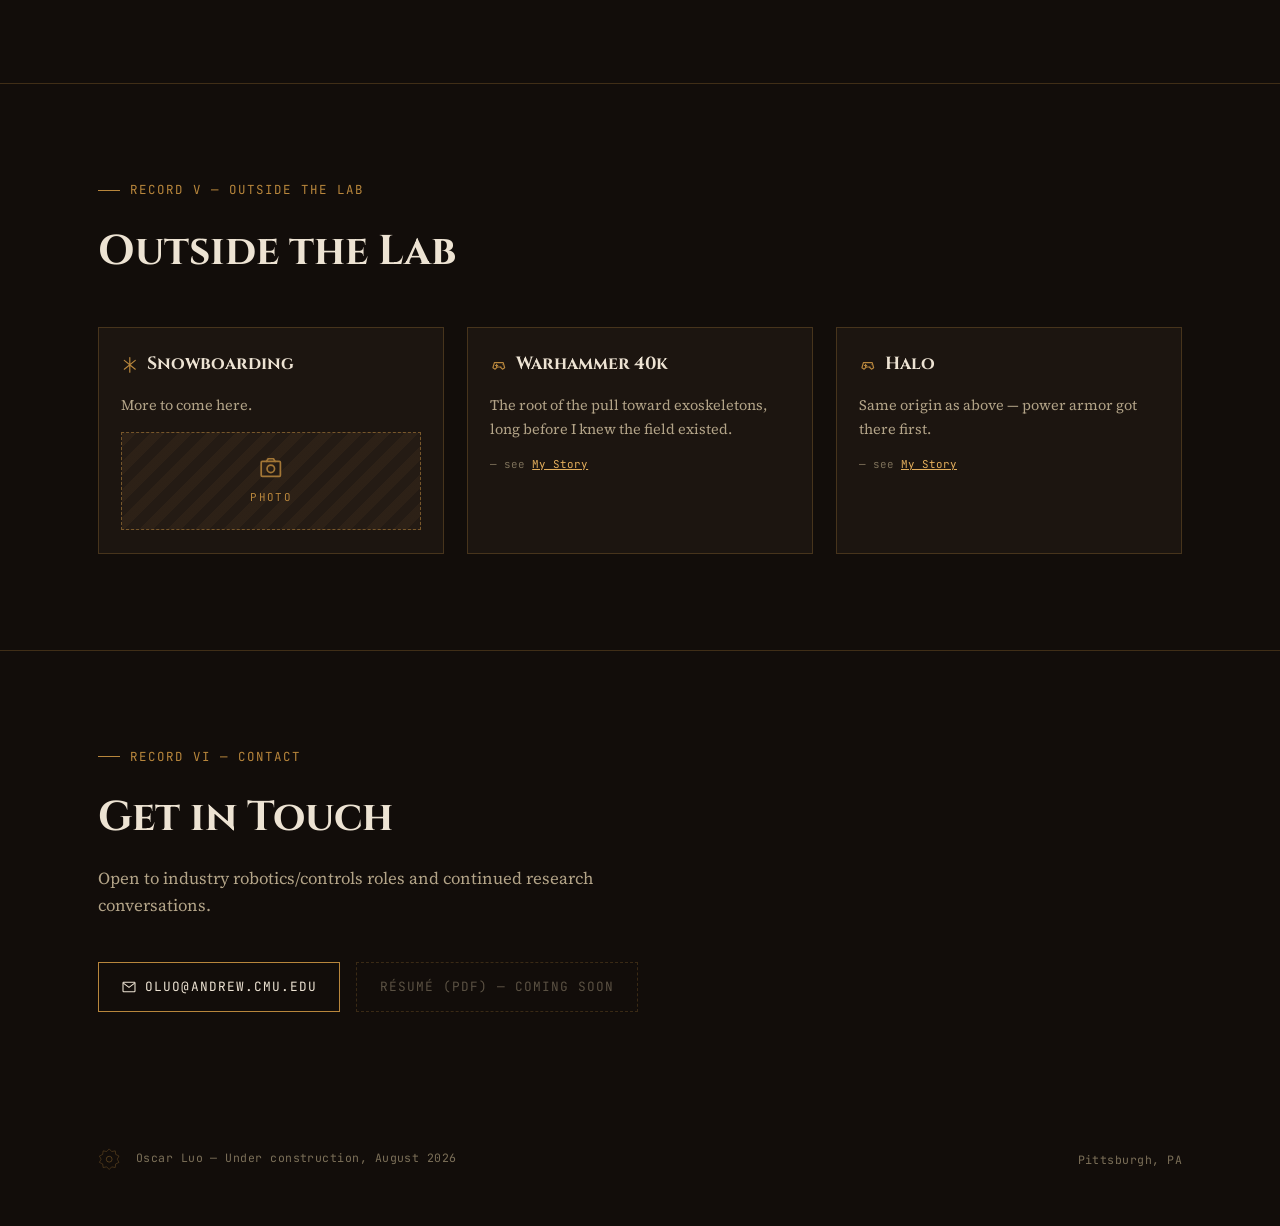
==== commit 7a812f2f: "Image Update" ====
--- a/index.html
+++ b/index.html
@@ -123,7 +123,7 @@
     font-family:var(--font-body); font-style:italic; color:var(--brass-bright);
     font-size:clamp(1.1rem,2.2vw,1.35rem); margin:1.1rem 0 1.3rem 0; max-width:42ch; line-height:1.4;
   }
-  .hero .lede{max-width:56ch; color:var(--ink); font-size:1.05rem;}
+  .hero .lede{margin-top:1.3rem; max-width:56ch; color:var(--ink); font-size:1.05rem;}
   .hero-ctas{display:flex; gap:1rem; flex-wrap:wrap; margin-top:1.6rem;}
   .btn{
     font-family:var(--font-mono); font-size:.8rem; letter-spacing:.08em; text-transform:uppercase;
@@ -138,6 +138,24 @@
     letter-spacing:.03em;
   }
   .hero-gear-wrap{ position:relative; display:flex; align-items:center; justify-content:center; height:340px; }
+  .hero-photo-frame{
+    position:relative; width:100%; max-width:300px; aspect-ratio: 3 / 3.4;
+  }
+  .hero-photo-frame img{
+    width:100%; height:100%; object-fit:cover; object-position:center 22%; display:block;
+    border:1px solid var(--line-strong);
+    filter: grayscale(55%) sepia(28%) contrast(1.08) brightness(0.95) saturate(1.05);
+  }
+  .hero-photo-frame::after{
+    content:''; position:absolute; inset:0; pointer-events:none;
+    background: radial-gradient(circle at 50% 30%, transparent 45%, rgba(18,13,10,0.35) 100%);
+    mix-blend-mode:multiply;
+  }
+  .frame-corner{ position:absolute; width:20px; height:20px; border-color:var(--brass); z-index:2; }
+  .corner-tl{ top:-7px; left:-7px; border-top:2px solid; border-left:2px solid; }
+  .corner-tr{ top:-7px; right:-7px; border-top:2px solid; border-right:2px solid; }
+  .corner-bl{ bottom:-7px; left:-7px; border-bottom:2px solid; border-left:2px solid; }
+  .corner-br{ bottom:-7px; right:-7px; border-bottom:2px solid; border-right:2px solid; }
   .status-strip{
     margin-top:clamp(2.5rem,5vw,4rem);
     border-top:1px solid var(--line); padding-top:.9rem;
@@ -366,7 +384,6 @@
       <div>
         <p class="eyebrow">M.S. Mechanical Engineering · Carnegie Mellon · Metamobility Lab</p>
         <h1>Oscar Luo</h1>
-        <p class="subhead">Exoskeletons need hardware and control in equal measure. I build toward a specific ratio: 60% hardware, 40% control.</p>
         <p class="lede">I'm a mechanical engineer building exoskeletons — currently the hip exoskeleton lead at Carnegie Mellon's Metamobility Lab, working on my M.S. after a B.S. from Virginia Tech. A device with great hardware and mediocre control still moves inhumanly; great control on the wrong hardware never reaches the person wearing it.</p>
         <div class="hero-ctas">
           <a class="btn" href="#story">Read How I Got Here ↓</a>
@@ -375,14 +392,12 @@
         <p class="hero-note">Open to industry robotics/controls roles and continued research.</p>
       </div>
       <div class="hero-gear-wrap">
-        <div class="gear spin" style="width:300px;height:300px;">
-          <svg viewBox="0 0 200 200">
-            <g class="gear-rotor">
-              <polygon class="gear-poly" data-teeth="16" data-outer="94" data-inner="76"></polygon>
-              <circle class="gear-hub" cx="100" cy="100" r="34"></circle>
-              <circle class="gear-hub-hole" cx="100" cy="100" r="9"></circle>
-            </g>
-          </svg>
+        <div class="hero-photo-frame">
+          <span class="frame-corner corner-tl"></span>
+          <span class="frame-corner corner-tr"></span>
+          <span class="frame-corner corner-bl"></span>
+          <span class="frame-corner corner-br"></span>
+          <img src="images/oscar-photo.jpg" alt="Oscar Luo" loading="eager">
         </div>
       </div>
     </div>
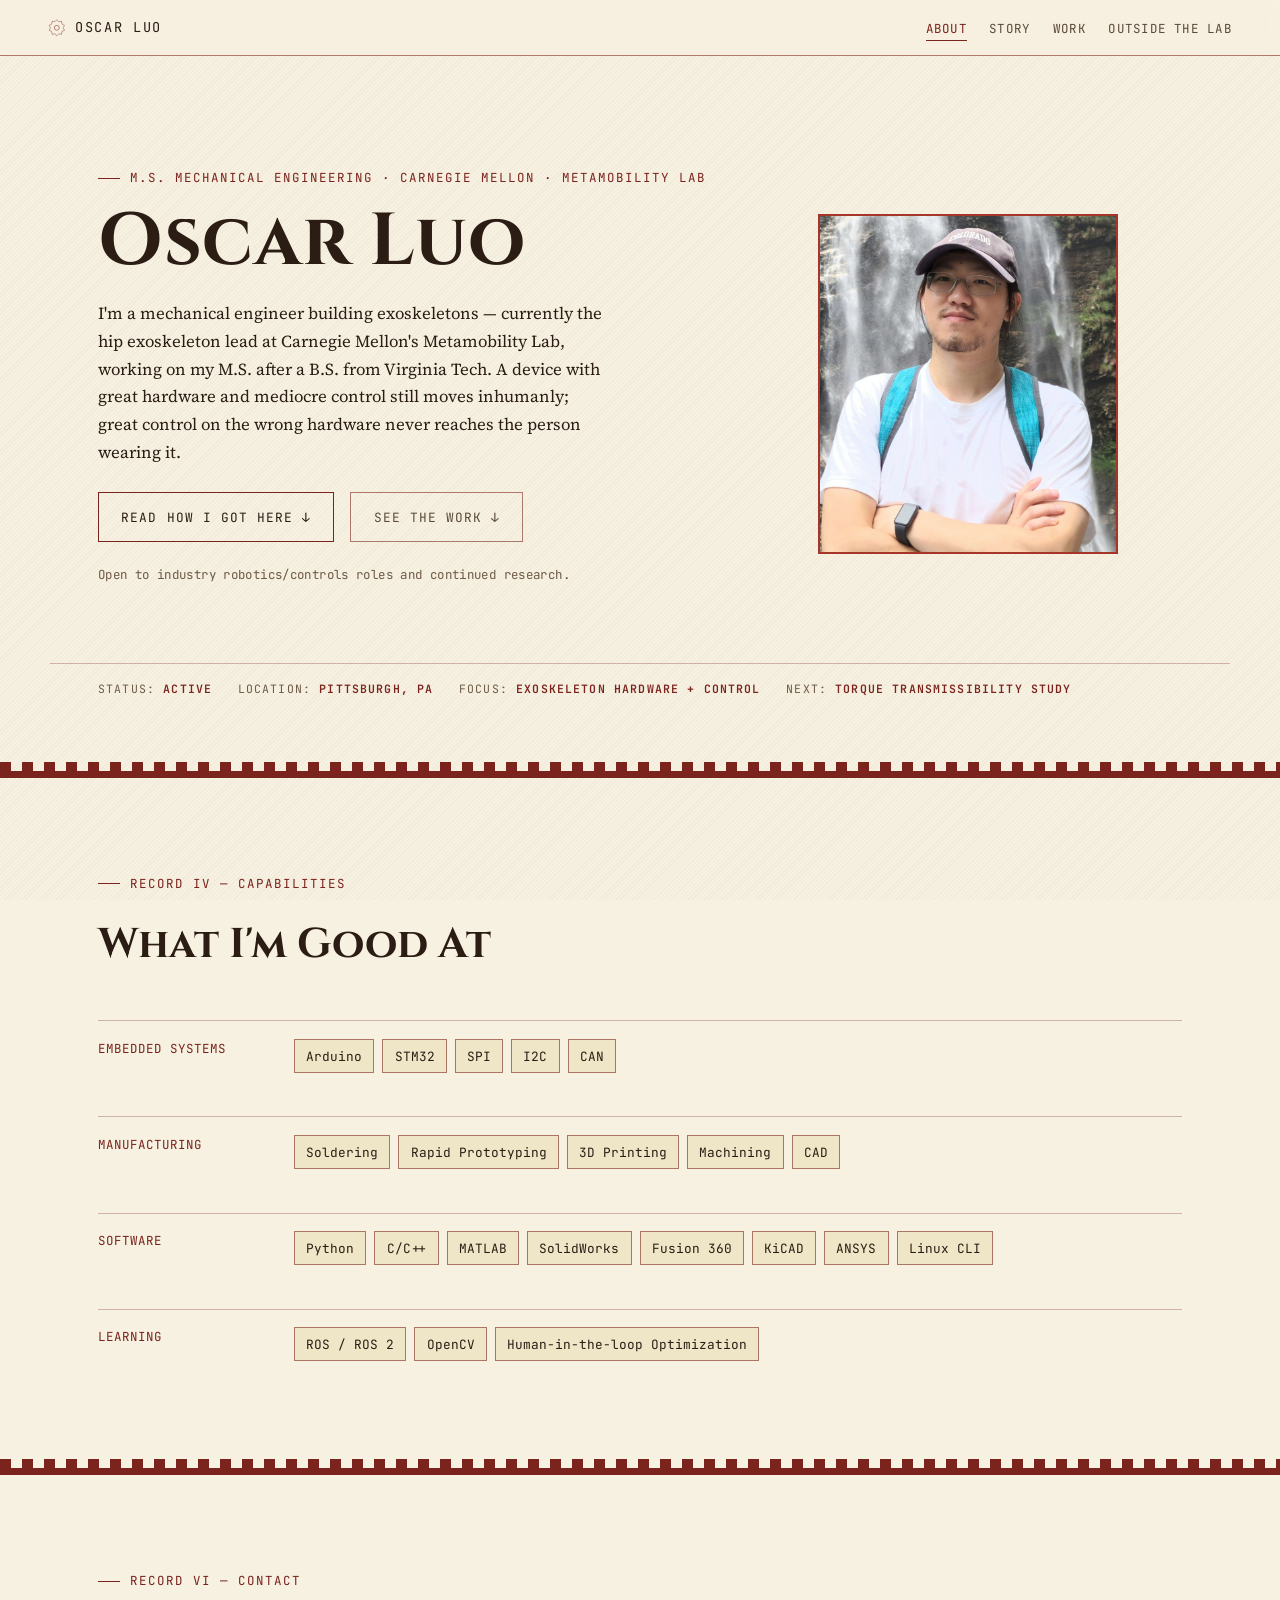
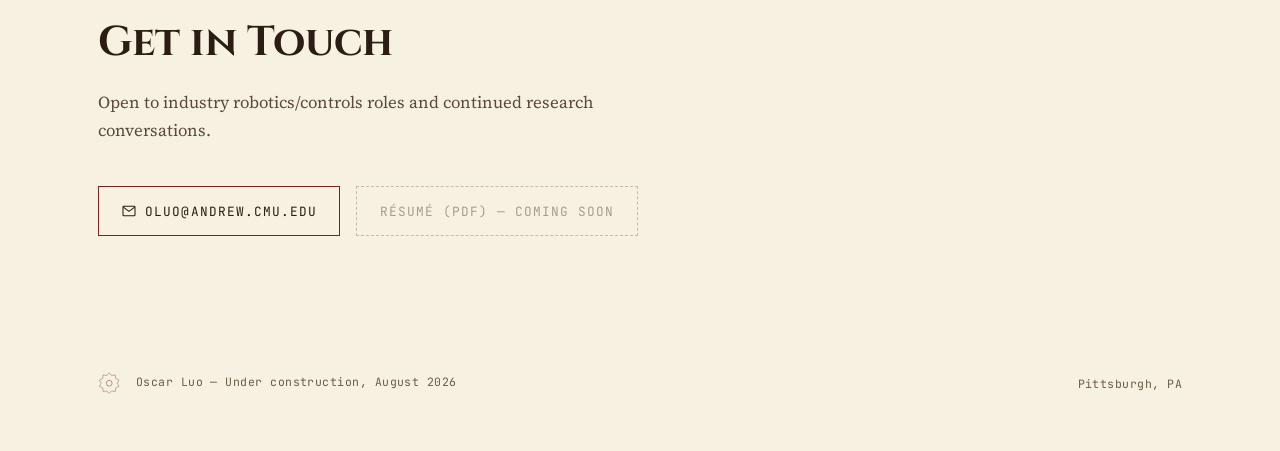
==== commit f27d7ed0: "v0.2 changed color, before editing the main project page" ====
--- a/index.html
+++ b/index.html
@@ -12,307 +12,7 @@
 <link rel="preconnect" href="https://fonts.googleapis.com">
 <link rel="preconnect" href="https://fonts.gstatic.com" crossorigin>
 <link href="https://fonts.googleapis.com/css2?family=Cinzel:wght@400;600;700;900&family=Source+Serif+4:ital,opsz,wght@0,8..60,400;0,8..60,600;1,8..60,400&family=JetBrains+Mono:wght@400;500;700&display=swap" rel="stylesheet">
-
-<style>
-  /* ============ TOKENS ============ */
-  :root{
-    --ground:#120D0A;
-    --surface:#1C1510;
-    --surface-2:#241B14;
-    --surface-3:#2C2118;
-    --brass:#B8863C;
-    --brass-bright:#E3AE5C;
-    --rust:#9A3B26;
-    --rust-bright:#C4522F;
-    --ink:#EDE3D3;
-    --ink-muted:#B3A488;
-    --ink-faint:#7C7059;
-    --line: rgba(184,134,60,0.28);
-    --line-strong: rgba(184,134,60,0.55);
-
-    --font-display:'Cinzel','Trajan Pro',Georgia,serif;
-    --font-body:'Source Serif 4',Georgia,'Times New Roman',serif;
-    --font-mono:'JetBrains Mono','Courier New',monospace;
-
-    --measure:66ch;
-    --wide:1180px;
-  }
-
-  /* ============ RESET ============ */
-  *,*::before,*::after{box-sizing:border-box;}
-  html{scroll-behavior:smooth;}
-  @media (prefers-reduced-motion: reduce){ html{scroll-behavior:auto;} }
-  body{
-    margin:0;
-    background:var(--ground);
-    color:var(--ink);
-    font-family:var(--font-body);
-    font-size:1.05rem;
-    line-height:1.65;
-    -webkit-font-smoothing:antialiased;
-  }
-  img,svg{max-width:100%;display:block;}
-  a{color:var(--brass-bright);}
-  a:focus-visible, button:focus-visible, .navlink:focus-visible{
-    outline:2px solid var(--brass-bright);
-    outline-offset:3px;
-  }
-  h1,h2,h3,h4{
-    font-family:var(--font-display);
-    font-weight:700;
-    color:var(--ink);
-    text-wrap:balance;
-    margin:0;
-  }
-  p{margin:0 0 1.1em 0;}
-  ul{margin:0;padding:0;list-style:none;}
-  .container{max-width:var(--wide);margin:0 auto;padding:0 clamp(1.25rem,4vw,3rem);}
-  .prose{max-width:var(--measure);}
-
-  /* subtle background texture: faint diagonal grain across whole page */
-  .grain{
-    position:fixed; inset:0; pointer-events:none; z-index:0; opacity:.05; mix-blend-mode:overlay;
-    background-image:repeating-linear-gradient(135deg, var(--brass) 0 1px, transparent 1px 3px);
-  }
-
-  /* ============ NAV ============ */
-  header.site-nav{
-    position:sticky; top:0; z-index:50;
-    background:rgba(18,13,10,0.92);
-    backdrop-filter:blur(6px);
-    border-bottom:1px solid var(--line);
-  }
-  .nav-row{
-    display:flex; align-items:center; justify-content:space-between;
-    padding:0.85rem clamp(1.25rem,4vw,3rem);
-    gap:1rem; flex-wrap:wrap;
-  }
-  .brand{
-    display:flex; align-items:center; gap:.6rem;
-    font-family:var(--font-mono); font-size:.85rem; letter-spacing:.12em;
-    color:var(--ink); text-decoration:none;
-  }
-  .brand .gear-icon{width:1.1rem;height:1.1rem;color:var(--brass);}
-  .navlinks{display:flex; gap:1.4rem; flex-wrap:wrap; margin:0; padding:0;}
-  .navlink{
-    font-family:var(--font-mono); font-size:.78rem; letter-spacing:.1em; text-transform:uppercase;
-    color:var(--ink-muted); text-decoration:none; padding-bottom:3px; border-bottom:1px solid transparent;
-    transition:color .2s ease, border-color .2s ease;
-  }
-  .navlink:hover, .navlink.active{ color:var(--brass-bright); border-color:var(--brass-bright); }
-
-  /* ============ HERO ============ */
-  .hero{
-    position:relative; overflow:hidden;
-    padding:clamp(4rem,10vw,7rem) 0 clamp(3rem,7vw,5rem);
-    border-bottom:1px solid var(--line);
-  }
-  .hero-grid{
-    display:grid; grid-template-columns: 1.3fr 0.9fr; gap:2.5rem; align-items:center;
-  }
-  @media (max-width:860px){ .hero-grid{ grid-template-columns:1fr; } .hero-gear-wrap{ order:-1; height:220px; } }
-  .eyebrow{
-    font-family:var(--font-mono); font-size:.78rem; letter-spacing:.16em; text-transform:uppercase;
-    color:var(--brass); margin:0 0 1rem 0; display:flex; align-items:center; gap:.6rem;
-  }
-  .eyebrow::before{content:''; width:1.4rem; height:1px; background:var(--brass);}
-  .hero h1{
-    font-size:clamp(2.6rem,6.5vw,4.6rem); line-height:1.02; letter-spacing:.01em;
-  }
-  .hero .subhead{
-    font-family:var(--font-body); font-style:italic; color:var(--brass-bright);
-    font-size:clamp(1.1rem,2.2vw,1.35rem); margin:1.1rem 0 1.3rem 0; max-width:42ch; line-height:1.4;
-  }
-  .hero .lede{margin-top:1.3rem; max-width:56ch; color:var(--ink); font-size:1.05rem;}
-  .hero-ctas{display:flex; gap:1rem; flex-wrap:wrap; margin-top:1.6rem;}
-  .btn{
-    font-family:var(--font-mono); font-size:.8rem; letter-spacing:.08em; text-transform:uppercase;
-    padding:.85rem 1.4rem; text-decoration:none; border:1px solid var(--brass); color:var(--ink);
-    display:inline-flex; align-items:center; gap:.5rem; transition:all .2s ease; background:transparent;
-  }
-  .btn:hover{ background:var(--brass); color:var(--ground); }
-  .btn.ghost{ border-color:var(--line-strong); color:var(--ink-muted); }
-  .btn.ghost:hover{ border-color:var(--brass-bright); color:var(--brass-bright); background:transparent; }
-  .hero-note{
-    margin-top:1.4rem; font-family:var(--font-mono); font-size:.78rem; color:var(--ink-faint);
-    letter-spacing:.03em;
-  }
-  .hero-gear-wrap{ position:relative; display:flex; align-items:center; justify-content:center; height:340px; }
-  .hero-photo-frame{
-    position:relative; width:100%; max-width:300px; aspect-ratio: 3 / 3.4;
-  }
-  .hero-photo-frame img{
-    width:100%; height:100%; object-fit:cover; object-position:center 22%; display:block;
-    border:1px solid var(--line-strong);
-    filter: grayscale(55%) sepia(28%) contrast(1.08) brightness(0.95) saturate(1.05);
-  }
-  .hero-photo-frame::after{
-    content:''; position:absolute; inset:0; pointer-events:none;
-    background: radial-gradient(circle at 50% 30%, transparent 45%, rgba(18,13,10,0.35) 100%);
-    mix-blend-mode:multiply;
-  }
-  .frame-corner{ position:absolute; width:20px; height:20px; border-color:var(--brass); z-index:2; }
-  .corner-tl{ top:-7px; left:-7px; border-top:2px solid; border-left:2px solid; }
-  .corner-tr{ top:-7px; right:-7px; border-top:2px solid; border-right:2px solid; }
-  .corner-bl{ bottom:-7px; left:-7px; border-bottom:2px solid; border-left:2px solid; }
-  .corner-br{ bottom:-7px; right:-7px; border-bottom:2px solid; border-right:2px solid; }
-  .status-strip{
-    margin-top:clamp(2.5rem,5vw,4rem);
-    border-top:1px solid var(--line); padding-top:.9rem;
-    font-family:var(--font-mono); font-size:.72rem; letter-spacing:.1em; text-transform:uppercase;
-    color:var(--ink-faint); display:flex; flex-wrap:wrap; gap:.4rem 1.6rem;
-  }
-  .status-strip span b{color:var(--brass); font-weight:500;}
-
-  /* ============ GEAR (generated) ============ */
-  .gear{ position:relative; }
-  .gear svg{ width:100%; height:100%; overflow:visible; }
-  .gear .gear-rotor{ transform-origin:100px 100px; }
-  @media (prefers-reduced-motion: no-preference){
-    .gear.spin .gear-rotor{ animation:spin 70s linear infinite; }
-    .gear.spin-rev .gear-rotor{ animation:spin-rev 54s linear infinite; }
-  }
-  @keyframes spin{ to{ transform:rotate(360deg); } }
-  @keyframes spin-rev{ to{ transform:rotate(-360deg); } }
-  .gear-poly{ fill:none; stroke:var(--brass); stroke-width:2; opacity:.55; }
-  .gear-hub{ fill:none; stroke:var(--brass); stroke-width:1.4; opacity:.7; }
-  .gear-hub-hole{ fill:var(--ground); stroke:var(--brass); stroke-width:1; opacity:.7;}
-
-  /* ============ SECTIONS / PLATES ============ */
-  section.plate{
-    padding:clamp(3.5rem,8vw,6rem) 0; border-bottom:1px solid var(--line); position:relative;
-  }
-  section.plate:last-of-type{ border-bottom:none; }
-  .plate-head{ margin-bottom:2.6rem; }
-  .plate-head h2{ font-size:clamp(1.9rem,4vw,2.6rem); }
-  .plate-intro{ color:var(--ink-muted); max-width:60ch; margin-top:.8rem; }
-
-  /* ============ STORY ============ */
-  .story-body p{ font-size:1.08rem; }
-  .story-body a{ text-decoration:underline; text-decoration-color:var(--line-strong); text-underline-offset:3px; }
-  .story-body a:hover{ text-decoration-color:var(--brass-bright); }
-  blockquote.thesis{
-    margin:2rem 0; padding:1.2rem 1.5rem; border-left:2px solid var(--brass);
-    font-family:var(--font-display); font-size:1.15rem; color:var(--brass-bright); font-weight:600;
-  }
-
-  /* ============ WORK TIMELINE ============ */
-  .timeline{ display:flex; flex-direction:column; gap:0; border-top:1px solid var(--line); }
-  .tl-entry{ display:grid; grid-template-columns:220px 1fr; gap:2rem; padding:2rem 0; border-bottom:1px solid var(--line); }
-  @media (max-width:700px){ .tl-entry{ grid-template-columns:1fr; gap:.6rem; } }
-  .tl-meta{ font-family:var(--font-mono); font-size:.78rem; color:var(--ink-faint); letter-spacing:.03em; }
-  .tl-meta .tl-dates{ color:var(--brass); display:block; margin-bottom:.35rem; }
-  .tl-role{ font-family:var(--font-display); font-size:1.3rem; margin-bottom:.2rem; }
-  .tl-org{ color:var(--ink-muted); font-style:italic; margin-bottom:.9rem; font-family:var(--font-body); }
-  .tl-list{ display:flex; flex-direction:column; gap:.5rem; }
-  .tl-list li{ position:relative; padding-left:1.1rem; color:var(--ink); }
-  .tl-list li::before{ content:'—'; position:absolute; left:0; color:var(--brass); }
-
-  /* ============ STAT ROW ============ */
-  .stat-row{ display:grid; grid-template-columns:repeat(auto-fit,minmax(180px,1fr)); gap:1px; background:var(--line); border:1px solid var(--line); margin:2.2rem 0; }
-  .stat{ background:var(--surface); padding:1.3rem 1.4rem; }
-  .stat .stat-num{ font-family:var(--font-mono); font-variant-numeric:tabular-nums; font-size:1.9rem; color:var(--brass-bright); font-weight:700; line-height:1; }
-  .stat .stat-label{ font-family:var(--font-mono); font-size:.68rem; letter-spacing:.1em; text-transform:uppercase; color:var(--ink-faint); margin-top:.5rem; }
-  .stat .stat-sub{ font-size:.8rem; color:var(--ink-muted); margin-top:.3rem; font-family:var(--font-body); }
-
-  /* ============ MEDIA SLOT ============ */
-  .media-slot{
-    border:1px dashed var(--line-strong);
-    background:
-      repeating-linear-gradient(135deg, rgba(184,134,60,0.06) 0 10px, transparent 10px 20px),
-      var(--surface-2);
-    display:flex; flex-direction:column; align-items:center; justify-content:center; gap:.5rem;
-    padding:1.4rem 1rem; min-height:120px; text-align:center;
-  }
-  .media-slot .icon{ width:1.6rem; height:1.6rem; color:var(--brass); opacity:.85; }
-  .media-slot .slot-type{ font-family:var(--font-mono); font-size:.68rem; letter-spacing:.12em; text-transform:uppercase; color:var(--brass); }
-  .media-slot .slot-desc{ font-family:var(--font-mono); font-size:.72rem; color:var(--ink-faint); max-width:22ch; }
-  .media-grid{ display:grid; grid-template-columns:repeat(auto-fit,minmax(150px,1fr)); gap:.9rem; margin:1.3rem 0 2rem; }
-
-  /* ============ BADGES ============ */
-  .badge{
-    display:inline-flex; align-items:center; gap:.4rem; font-family:var(--font-mono); font-size:.68rem;
-    letter-spacing:.1em; text-transform:uppercase; padding:.3rem .6rem; border:1px solid currentColor;
-  }
-  .badge.active{ color:var(--brass-bright); background:rgba(184,134,60,0.08); }
-  .badge.archived{ color:var(--ink-faint); }
-  .badge.ongoing{ color:var(--rust-bright); background:rgba(154,59,38,0.12); }
-  .badge-dot{ width:.4rem; height:.4rem; border-radius:50%; background:currentColor; }
-
-  /* ============ FLAGSHIP PROJECT ============ */
-  .flagship{ border:1px solid var(--line); background:var(--surface); padding:clamp(1.6rem,4vw,2.6rem); }
-  .flagship-head{ display:flex; flex-wrap:wrap; align-items:baseline; gap:.9rem 1.2rem; margin-bottom:.6rem; }
-  .flagship-head h3{ font-size:clamp(1.6rem,3vw,2.1rem); }
-  .flagship-role{ font-family:var(--font-mono); font-size:.82rem; color:var(--ink-muted); margin-bottom:1.6rem; }
-  .context-line{ font-style:italic; color:var(--ink-faint); font-size:.92rem; border-left:2px solid var(--line-strong); padding-left:.9rem; margin:0 0 2rem 0; }
-
-  .phase{ padding:2rem 0; border-top:1px solid var(--line); }
-  .phase-head{ display:flex; align-items:center; gap:1rem; margin-bottom:.9rem; }
-  .phase-num{
-    font-family:var(--font-display); font-size:1rem; color:var(--brass); border:1px solid var(--brass);
-    width:2.2rem; height:2.2rem; display:flex; align-items:center; justify-content:center; flex-shrink:0;
-  }
-  .phase-head h4{ font-size:1.25rem; }
-  .phase-body{ color:var(--ink); }
-  .phase-body .sub{ margin:1.1rem 0 .5rem; font-family:var(--font-mono); font-size:.75rem; letter-spacing:.06em; text-transform:uppercase; color:var(--brass); }
-  .credit-note{ font-size:.88rem; color:var(--ink-muted); font-style:italic; margin-top:.6rem; }
-
-  .support-module{ margin-top:1rem; border-top:1px solid var(--line); padding-top:2rem; }
-  .support-module h4{ font-size:1.05rem; font-family:var(--font-mono); text-transform:uppercase; letter-spacing:.08em; color:var(--brass); margin-bottom:1.2rem; }
-  .support-grid{ display:grid; grid-template-columns:1.1fr 1fr; gap:1.6rem; align-items:start; }
-  @media (max-width:760px){ .support-grid{ grid-template-columns:1fr; } }
-  .support-list{ display:flex; flex-direction:column; gap:1rem; }
-  .support-list li{ padding-left:1.1rem; position:relative; font-size:.96rem; color:var(--ink); }
-  .support-list li::before{ content:'▸'; position:absolute; left:0; color:var(--brass); }
-  .fea-callout{ border:1px solid var(--line-strong); padding:1.2rem; background:var(--surface-2); }
-  .fea-callout .slot-desc{ margin-top:.4rem; }
-  .fea-finding{ font-size:.92rem; margin-top:.9rem; color:var(--ink-muted); }
-
-  .closing-note{ margin-top:2.4rem; padding-top:2rem; border-top:1px solid var(--line); }
-  .closing-note p{ font-size:1.05rem; font-style:italic; color:var(--brass-bright); max-width:60ch; }
-
-  /* ============ LIGHT PROJECT CARDS ============ */
-  .light-grid{ display:grid; grid-template-columns:repeat(auto-fit,minmax(280px,1fr)); gap:1.4rem; margin-top:2.4rem; }
-  .light-card{ border:1px solid var(--line); background:var(--surface); padding:1.5rem; display:flex; flex-direction:column; gap:.9rem; }
-  .light-card h4{ font-size:1.15rem; }
-  .light-card .lc-meta{ font-family:var(--font-mono); font-size:.72rem; color:var(--ink-faint); }
-  .light-card ul{ display:flex; flex-direction:column; gap:.4rem; }
-  .light-card li{ font-size:.9rem; padding-left:1rem; position:relative; color:var(--ink-muted); }
-  .light-card li::before{ content:'—'; position:absolute; left:0; color:var(--brass); }
-  .lc-status{ margin-top:auto; padding-top:.6rem; border-top:1px solid var(--line); font-family:var(--font-mono); font-size:.7rem; color:var(--ink-faint); }
-
-  /* ============ SKILLS ============ */
-  .skill-groups{ display:flex; flex-direction:column; gap:1.6rem; }
-  .skill-group{ display:grid; grid-template-columns:180px 1fr; gap:1rem; align-items:start; padding:1.1rem 0; border-top:1px solid var(--line); }
-  @media (max-width:640px){ .skill-group{ grid-template-columns:1fr; gap:.6rem; } }
-  .skill-group-name{ font-family:var(--font-mono); font-size:.78rem; letter-spacing:.08em; text-transform:uppercase; color:var(--brass); }
-  .tag-row{ display:flex; flex-wrap:wrap; gap:.5rem; }
-  .tag{ font-family:var(--font-mono); font-size:.8rem; padding:.35rem .7rem; border:1px solid var(--line-strong); color:var(--ink); }
-
-  /* ============ PERSONAL ============ */
-  .personal-grid{ display:grid; grid-template-columns:repeat(auto-fit,minmax(220px,1fr)); gap:1.4rem; }
-  .personal-card{ border:1px solid var(--line); background:var(--surface); padding:1.4rem; display:flex; flex-direction:column; gap:.9rem; }
-  .personal-card h4{ font-size:1.1rem; display:flex; align-items:center; gap:.5rem; }
-  .personal-card .icon-sm{ width:1.1rem; height:1.1rem; color:var(--brass); }
-  .personal-card p{ font-size:.9rem; color:var(--ink-muted); margin:0; }
-  .personal-card .from-story{ font-family:var(--font-mono); font-size:.68rem; color:var(--ink-faint); }
-
-  /* ============ CONTACT ============ */
-  .contact-row{ display:flex; flex-wrap:wrap; gap:1rem; margin-top:1.6rem; }
-  .contact-item{ display:flex; align-items:center; gap:.6rem; font-family:var(--font-mono); font-size:.9rem; }
-  .btn[disabled]{ opacity:.45; cursor:not-allowed; pointer-events:none; border-style:dashed; }
-
-  footer.site-foot{ padding:2.5rem 0 3.5rem; }
-  .foot-row{ display:flex; align-items:center; justify-content:space-between; flex-wrap:wrap; gap:1rem; font-family:var(--font-mono); font-size:.72rem; color:var(--ink-faint); letter-spacing:.04em; }
-  .foot-gear{ width:1.4rem; height:1.4rem; color:var(--brass); opacity:.6; }
-
-  .skip-link{
-    position:absolute; left:-999px; top:auto;
-    background:var(--brass); color:var(--ground); padding:.6rem 1rem; font-family:var(--font-mono); font-size:.8rem;
-    z-index:100;
-  }
-  .skip-link:focus{ left:1rem; top:1rem; }
-</style>
+<link rel="stylesheet" href="css/style.css">
 </head>
 <body>
 <div class="grain"></div>
@@ -320,64 +20,30 @@
 <a class="skip-link" href="#main">Skip to content</a>
 
 <svg style="position:absolute;width:0;height:0;overflow:hidden" aria-hidden="true">
-  <symbol id="i-photo" viewBox="0 0 24 24" fill="none" stroke="currentColor" stroke-width="1.6" stroke-linecap="round" stroke-linejoin="round">
-    <rect x="3" y="6" width="18" height="14" rx="1"></rect>
-    <path d="M8 6l1.5-2.5h5L16 6"></path>
-    <circle cx="12" cy="13" r="3.5"></circle>
-  </symbol>
-  <symbol id="i-video" viewBox="0 0 24 24" fill="none" stroke="currentColor" stroke-width="1.6" stroke-linecap="round" stroke-linejoin="round">
-    <rect x="3" y="5" width="14" height="14" rx="1"></rect>
-    <path d="M17 9.5l4-2.3v9.6l-4-2.3"></path>
-  </symbol>
-  <symbol id="i-cad" viewBox="0 0 24 24" fill="none" stroke="currentColor" stroke-width="1.6" stroke-linecap="round" stroke-linejoin="round">
-    <circle cx="12" cy="7" r="2"></circle>
-    <path d="M10.6 8.6L5 19h5"></path>
-    <path d="M13.4 8.6L19 19h-5"></path>
-    <path d="M9 19h6"></path>
-  </symbol>
-  <symbol id="i-diagram" viewBox="0 0 24 24" fill="none" stroke="currentColor" stroke-width="1.6" stroke-linecap="round" stroke-linejoin="round">
-    <path d="M3 18c3-9 6-13 9-13s6 4 9 13"></path>
-    <path d="M3 18h18"></path>
-  </symbol>
   <symbol id="i-mail" viewBox="0 0 24 24" fill="none" stroke="currentColor" stroke-width="1.6" stroke-linecap="round" stroke-linejoin="round">
     <rect x="3" y="5" width="18" height="14" rx="1"></rect>
     <path d="M4 6.5l8 6 8-6"></path>
-  </symbol>
-  <symbol id="i-snow" viewBox="0 0 24 24" fill="none" stroke="currentColor" stroke-width="1.6" stroke-linecap="round" stroke-linejoin="round">
-    <path d="M12 2v20M4.5 6l15 12M19.5 6l-15 12"></path>
-  </symbol>
-  <symbol id="i-book" viewBox="0 0 24 24" fill="none" stroke="currentColor" stroke-width="1.6" stroke-linecap="round" stroke-linejoin="round">
-    <path d="M4 4.5C4 4.5 8 3.5 12 5.5c4-2 8-1 8-1v14c0 0-4-1-8 1-4-2-8-1-8-1z"></path>
-    <path d="M12 5.5v13"></path>
-  </symbol>
-  <symbol id="i-controller" viewBox="0 0 24 24" fill="none" stroke="currentColor" stroke-width="1.6" stroke-linecap="round" stroke-linejoin="round">
-    <path d="M6 9h12l2 7-3 2-3-3H10l-3 3-3-2z"></path>
-    <path d="M9 11.5v3M7.5 13h3"></path>
-    <circle cx="17" cy="12" r=".6" fill="currentColor" stroke="none"></circle>
-    <circle cx="15" cy="14" r=".6" fill="currentColor" stroke="none"></circle>
   </symbol>
 </svg>
 
 <header class="site-nav">
   <div class="nav-row">
-    <a class="brand" href="#top">
+    <a class="brand" href="index.html#top">
       <span class="gear icon-only" style="display:inline-block;width:1.1rem;height:1.1rem;"><svg viewBox="0 0 200 200" class="gear-icon"><polygon class="gear-poly" data-teeth="10" data-outer="92" data-inner="72" style="stroke-width:8;"></polygon><circle class="gear-hub" cx="100" cy="100" r="28" style="stroke-width:8;"></circle></svg></span>
       OSCAR LUO
     </a>
     <ul class="navlinks">
-      <li><a class="navlink" data-nav href="#story">Story</a></li>
-      <li><a class="navlink" data-nav href="#work">Work</a></li>
-      <li><a class="navlink" data-nav href="#projects">Projects</a></li>
-      <li><a class="navlink" data-nav href="#skills">Skills</a></li>
-      <li><a class="navlink" data-nav href="#personal">Personal</a></li>
-      <li><a class="navlink" data-nav href="#contact">Contact</a></li>
+      <li><a class="navlink active" href="index.html">About</a></li>
+      <li><a class="navlink" href="story.html">Story</a></li>
+      <li><a class="navlink" href="work.html">Work</a></li>
+      <li><a class="navlink" href="outside.html">Outside the Lab</a></li>
     </ul>
   </div>
 </header>
 
 <main id="main">
 
-  <!-- ============ HERO ============ -->
+  <!-- ============ HERO / ABOUT ============ -->
   <div id="top"></div>
   <section class="hero">
     <div class="container hero-grid">
@@ -386,17 +52,13 @@
         <h1>Oscar Luo</h1>
         <p class="lede">I'm a mechanical engineer building exoskeletons — currently the hip exoskeleton lead at Carnegie Mellon's Metamobility Lab, working on my M.S. after a B.S. from Virginia Tech. A device with great hardware and mediocre control still moves inhumanly; great control on the wrong hardware never reaches the person wearing it.</p>
         <div class="hero-ctas">
-          <a class="btn" href="#story">Read How I Got Here ↓</a>
-          <a class="btn ghost" href="#projects">See the Work ↓</a>
+          <a class="btn" href="story.html">Read How I Got Here ↓</a>
+          <a class="btn ghost" href="work.html">See the Work ↓</a>
         </div>
         <p class="hero-note">Open to industry robotics/controls roles and continued research.</p>
       </div>
       <div class="hero-gear-wrap">
         <div class="hero-photo-frame">
-          <span class="frame-corner corner-tl"></span>
-          <span class="frame-corner corner-tr"></span>
-          <span class="frame-corner corner-bl"></span>
-          <span class="frame-corner corner-br"></span>
           <img src="images/oscar-photo.jpg" alt="Oscar Luo" loading="eager">
         </div>
       </div>
@@ -406,211 +68,6 @@
       <span>LOCATION: <b>PITTSBURGH, PA</b></span>
       <span>FOCUS: <b>EXOSKELETON HARDWARE + CONTROL</b></span>
       <span>NEXT: <b>TORQUE TRANSMISSIBILITY STUDY</b></span>
-    </div>
-  </section>
-
-  <!-- ============ STORY ============ -->
-  <section class="plate" id="story">
-    <div class="container">
-      <div class="plate-head reveal">
-        <p class="eyebrow">Record I — Origin</p>
-        <h2>How I Got Here</h2>
-      </div>
-      <div class="prose story-body reveal">
-        <p>I grew up on Warhammer and Halo, which is probably the honest answer for why exoskeletons pulled at me before I understood what the field actually was.</p>
-        <p>In undergrad at Virginia Tech, I was doing fairly traditional mechanical engineering coursework, and I hadn't found my direction yet. I applied to a robotics lab and got rejected — I simply wasn't competitive enough at the time. That rejection turned out to be the reason I'm here now. It was the wake-up call I needed to actually commit to the field instead of drifting through it.</p>
-        <p>After graduating, I took a couple of jobs that didn't line up with what I wanted (see my <a href="#work">service record</a>), and realized how much I was missing to actually build an exoskeleton myself. At the time, I thought the gap was hardware, electronics, and control — full stop. So I took an <a href="#work-soochow">embedded systems research position</a> specifically to build that mechatronics foundation before going further.</p>
-        <p>I came to Carnegie Mellon to study control and close what I thought was the last gap. I ended up in the <a href="#project-hip-exoskeleton">Metamobility Lab</a>, and getting close to real exoskeleton hardware showed me the field is further from what I'd imagined than I expected — and that my three-part list was incomplete.</p>
-        <p>Exoskeleton control isn't automotive or humanoid control. It's not really about PID or nonlinear control theory the way I'd assumed — it's about mapping human intent into assistance, in real time, for a person who's wearing the result. And underneath all of it, you need to understand human biomechanics, not just hardware and software.</p>
-        <blockquote class="thesis">Hardware and control carry equal weight. Great hardware with bad control still feels inhuman to move in. Great control on the wrong hardware never reaches anyone.</blockquote>
-        <p>That's the balance I'm building toward now — roughly 60% hardware, 40% control, combined.</p>
-      </div>
-    </div>
-  </section>
-
-  <!-- ============ WORK EXPERIENCE ============ -->
-  <section class="plate" id="work">
-    <div class="container">
-      <div class="plate-head reveal">
-        <p class="eyebrow">Record II — Service Record</p>
-        <h2>Work Experience</h2>
-        <p class="plate-intro">Paid roles, kept intentionally lightweight — the depth lives in the projects below.</p>
-      </div>
-      <div class="timeline reveal">
-        <div class="tl-entry" id="work-soochow">
-          <div class="tl-meta"><span class="tl-dates">Apr 2024 – Mar 2025</span>Suzhou, Jiangsu, China</div>
-          <div>
-            <div class="tl-role">Lab Assistant</div>
-            <div class="tl-org">Soochow University, Embedded Systems Lab</div>
-            <ul class="tl-list">
-              <li>Developed synchronous serial communication (SPI) between two MCUs and a host computer as part of a graduate research project</li>
-              <li>Built a C# UI to translate between characters, binary, decimal, and hex, improving debugging efficiency</li>
-              <li>Prepared 68 PCBs by soldering electrical components for an undergraduate course</li>
-            </ul>
-          </div>
-        </div>
-        <div class="tl-entry" id="work-hounen">
-          <div class="tl-meta"><span class="tl-dates">Jul 2023 – Dec 2023</span>Orangeburg, SC, USA</div>
-          <div>
-            <div class="tl-role">Equipment Engineer</div>
-            <div class="tl-org">Hounen Solar America Inc.</div>
-            <ul class="tl-list">
-              <li>Maintained and operated a solar cell stringer soldering machine, reducing unplanned downtime by 40%</li>
-              <li>Reduced assembly line blockage from twice a day to once per three days using FMEA</li>
-              <li>Wrote standardized operating procedures for 4 machines, cutting average training time by 50%</li>
-              <li>Instructed over 12 employees on machine operation along the assembly line</li>
-            </ul>
-          </div>
-        </div>
-      </div>
-    </div>
-  </section>
-
-  <!-- ============ PROJECTS ============ -->
-  <section class="plate" id="projects">
-    <div class="container">
-      <div class="plate-head reveal">
-        <p class="eyebrow">Record III — Works</p>
-        <h2>What I've Done</h2>
-        <p class="plate-intro">One flagship project, told in phases — the failures and iterations included, not just the outcome — followed by earlier work from undergrad.</p>
-      </div>
-
-      <div class="flagship reveal" id="project-hip-exoskeleton">
-        <div class="flagship-head">
-          <h3>Hip Exoskeleton</h3>
-          <span class="badge active"><span class="badge-dot"></span>Active — Sep 2025–Present</span>
-        </div>
-        <p class="flagship-role">Lead Designer · Metamobility Lab, Carnegie Mellon University</p>
-
-        <p class="context-line">Before touching hardware: two months cleaning up an existing PhD student's control codebase — unglamorous, undocumented work, but it's how I got embedded in the project in the first place.</p>
-
-        <div class="stat-row">
-          <div class="stat">
-            <div class="stat-num">4.0kg</div>
-            <div class="stat-label">Current weight</div>
-            <div class="stat-sub">Down from 4.2kg baseline, via 3.1kg — see trade-off below</div>
-          </div>
-          <div class="stat">
-            <div class="stat-num">17 N·m</div>
-            <div class="stat-label">Torque before rocking</div>
-            <div class="stat-sub">Up from 12 N·m after the thigh redesign</div>
-          </div>
-          <div class="stat">
-            <div class="stat-num">+</div>
-            <div class="stat-label">Metabolic pilot result</div>
-            <div class="stat-sub">Positive reduction across all pilot subjects</div>
-          </div>
-        </div>
-
-        <div class="phase">
-          <div class="phase-head"><span class="phase-num">I</span><h4>Feasibility — Commercial Teardown &amp; Motor Conversion</h4></div>
-          <div class="phase-body">
-            <p>Our PI wanted to benchmark a commercial device against the lab's own past-student designs. I disassembled the commercial unit and converted it to accept our motor and Jetson, which used a completely different input/output pattern than the stock hardware — and the PI didn't want the commercial unit damaged, so this had to be non-destructive reverse engineering with no CAD or engineering drawings to start from.</p>
-            <p>The hardest part was mounting the motor driver securely. Without a way to see the true hole pattern on the commercial housing, earlier mounting attempts left the encoder reader misaligned. I ended up projecting the part to a larger scale with a shadow-casting rig, then measured the hole coordinates on a lathe to recover the pattern precisely enough to design a proper adaptor — about two weeks of work.</p>
-            <p>Along the way, the PLA I was printing with deformed and melted from motor heat, which sent me back to respec the printer materials before continuing.</p>
-            <p class="sub">Media</p>
-            <div class="media-grid">
-              <div class="media-slot"><svg class="icon"><use href="#i-video"></use></svg><span class="slot-type">Video</span><span class="slot-desc">Shadow-casting rig in use</span></div>
-              <div class="media-slot"><svg class="icon"><use href="#i-photo"></use></svg><span class="slot-type">Photo</span><span class="slot-desc">The finished adaptor</span></div>
-              <div class="media-slot"><svg class="icon"><use href="#i-cad"></use></svg><span class="slot-type">CAD</span><span class="slot-desc">Adaptor design</span></div>
-              <div class="media-slot"><svg class="icon"><use href="#i-photo"></use></svg><span class="slot-type">Photo</span><span class="slot-desc">Melted PLA failure</span></div>
-            </div>
-          </div>
-        </div>
-
-        <div class="phase">
-          <div class="phase-head"><span class="phase-num">II</span><h4>First Validation</h4></div>
-          <div class="phase-body">
-            <p>Metabolic testing on the converted device showed a 1% reduction versus no exoskeleton — a single subject, but the first measurable metabolic benefit this lab had produced. The past student's device hadn't shown one. That result was enough for our PI to fully commit to a ground-up reverse-engineering of the device.</p>
-          </div>
-        </div>
-
-        <div class="phase">
-          <div class="phase-head"><span class="phase-num">III</span><h4>Full Reverse-Engineered Device</h4></div>
-          <div class="phase-body">
-            <p>I reverse-engineered the complete commercial device — my CAD ended up visually near-identical to the original. Our 3D printer was too small for the full-scale parts, so I redesigned around that constraint while preserving the structure, keeping everything manufacturable in-house.</p>
-            <p class="sub">Hinge failures</p>
-            <p>The abduction/adduction hinge was too weak for the loads passing through it. I tried several mechanical hinge designs; all of them broke under load, which pushed a custom hinge onto the roadmap for a future iteration.</p>
-            <p class="sub">The motor rocking problem</p>
-            <p>At high torque, the motor rocked forward and backward. My first hypothesis was the pelvis interface — I iterated through several rough geometries, testing fit directly on people to see where the gaps were. Eventually I took a cue from Georgia Tech's device design: using surfacing to generate a generic hip profile, then building the pelvis interface as an offset of that profile. Fit improved significantly.</p>
-            <p>Rocking persisted even with the pelvis fixed, which pointed to the thigh interface instead. Redesigning it into a calf-like structure eliminated rocking up to 17 N·m — a clear before/after, not just a marginal improvement.</p>
-            <p class="sub">Media</p>
-            <div class="media-grid">
-              <div class="media-slot"><svg class="icon"><use href="#i-cad"></use></svg><span class="slot-type">CAD</span><span class="slot-desc">Device vs. commercial, side by side</span></div>
-              <div class="media-slot"><svg class="icon"><use href="#i-video"></use></svg><span class="slot-type">Video</span><span class="slot-desc">Hinges breaking under load</span></div>
-              <div class="media-slot"><svg class="icon"><use href="#i-photo"></use></svg><span class="slot-type">Photo</span><span class="slot-desc">Pelvis interface iterations</span></div>
-              <div class="media-slot"><svg class="icon"><use href="#i-video"></use></svg><span class="slot-type">Video</span><span class="slot-desc">Calf vs. old design, rocking compared</span></div>
-            </div>
-          </div>
-        </div>
-
-        <div class="phase">
-          <div class="phase-head"><span class="phase-num">IV</span><h4>Trade-off &amp; Generalization</h4></div>
-          <div class="phase-body">
-            <p>Solving the rocking issue brought the weight back up from 3.1kg to around 4kg — which on paper works against the point of a lightweight design. I'm treating that honestly as a trade-off rather than a regression: a fully weight-optimized structure couldn't survive the loads it needed to, so the extra mass buys the structural integrity the device actually needs to function.</p>
-            <p>From there, I worked with a PhD student to generalize the interface — a pelvis that fits multiple body sizes, alongside a straight-bar design — and ran a pilot metabolic test across three subjects, with a positive reduction across all of them.</p>
-            <p class="sub">Media</p>
-            <div class="media-grid">
-              <div class="media-slot"><svg class="icon"><use href="#i-cad"></use></svg><span class="slot-type">CAD</span><span class="slot-desc">Generalized, multi-size interface</span></div>
-            </div>
-          </div>
-        </div>
-
-        <div class="support-module">
-          <h4>Also on this project</h4>
-          <div class="support-grid">
-            <ul class="support-list">
-              <li>Supported 5 human-subject experiments — Bertec instrumented treadmill, K5 metabolic cart, marker-based motion capture, EMG placement.</li>
-              <li>Mentored 3 undergraduates. Built metabolic probes for a labmate's data pipeline.</li>
-              <li>Currently supporting two PhD students: one on data collection and processing, the other on an outdoor human experiment — where I'm writing the test plans, pilot-testing protocols on myself, and scouting locations.</li>
-            </ul>
-            <div class="fea-callout">
-              <div class="media-slot" style="min-height:90px;"><svg class="icon"><use href="#i-diagram"></use></svg><span class="slot-type">Diagram</span><span class="slot-desc">FEA stress plot, thigh interface</span></div>
-              <p class="fea-finding">One mentee ran an FEA study on the thigh interface: the higher up the thigh the curve is placed, the lower the torsional force — a real, usable finding that made the hardware more stable.</p>
-            </div>
-          </div>
-        </div>
-
-        <div class="closing-note">
-          <p>Next: I want to study how different interface designs affect torque transmissibility — the question underneath all of this, and the next step toward getting the hardware/control ratio right.</p>
-        </div>
-      </div>
-
-      <div class="light-grid reveal">
-        <div class="light-card">
-          <div class="lc-meta">DJI RoboMaster Competition · Virginia Tech · 2021–2023</div>
-          <h4>"Hero" Sub-team, Mechanical Engineer</h4>
-          <ul>
-            <li>Redesigned the golf-ball launcher feed path, cutting weight by 67% and assembly time by 40%</li>
-            <li>Built a mobile welded test chassis to field-test target lock-on robustness</li>
-            <li>Trained 4 new members on converting 3D CAD into CNC-manufacturable parts</li>
-          </ul>
-          <div class="media-slot" style="min-height:70px;"><svg class="icon"><use href="#i-photo"></use></svg><span class="slot-type">Photo</span><span class="slot-desc">Launcher build</span></div>
-          <div class="lc-status">Full write-up pending · <span class="badge archived">Archived</span></div>
-        </div>
-        <div class="light-card">
-          <div class="lc-meta">Senior Capstone · MELD Automation Prep Line · 2022–2023</div>
-          <h4>Mechanical Engineer</h4>
-          <ul>
-            <li>Designed a pneumatic trap door releasing cut bar stock within 13% of the allotted cycle time</li>
-            <li>Iterated corner-bracket geometry through FEA to a 2% safety-factor margin</li>
-            <li>Fabricated motor brackets by CNC mill and MIG welder, rated to 3× desired mass</li>
-          </ul>
-          <div class="media-slot" style="min-height:70px;"><svg class="icon"><use href="#i-cad"></use></svg><span class="slot-type">CAD</span><span class="slot-desc">Trap door subsystem</span></div>
-          <div class="lc-status">Full write-up pending · <span class="badge archived">Archived</span></div>
-        </div>
-        <div class="light-card">
-          <div class="lc-meta">Intro to Human–Robot Interaction · Virginia Tech · 2023</div>
-          <h4>"Best Pokémon Trainer" — Inverse RL</h4>
-          <ul>
-            <li>Built a Python database of Pokémon statistics, widening AI-generated variation by ~400%</li>
-            <li>Recovered reward weights via Metropolis–Hastings, std. dev. of 0.025</li>
-            <li>Trained an IRL agent to a 72% win rate vs. a simple AI, 45% vs. a human</li>
-          </ul>
-          <div class="media-slot" style="min-height:70px;"><svg class="icon"><use href="#i-diagram"></use></svg><span class="slot-type">Diagram</span><span class="slot-desc">Reward recovery results</span></div>
-          <div class="lc-status">Full write-up pending · <span class="badge archived">Archived</span></div>
-        </div>
-      </div>
     </div>
   </section>
 
@@ -637,33 +94,6 @@
         <div class="skill-group">
           <div class="skill-group-name">Learning</div>
           <div class="tag-row"><span class="tag">ROS / ROS 2</span><span class="tag">OpenCV</span><span class="tag">Human-in-the-loop Optimization</span></div>
-        </div>
-      </div>
-    </div>
-  </section>
-
-  <!-- ============ PERSONAL ============ -->
-  <section class="plate" id="personal">
-    <div class="container">
-      <div class="plate-head reveal">
-        <p class="eyebrow">Record V — Outside the Lab</p>
-        <h2>Outside the Lab</h2>
-      </div>
-      <div class="personal-grid reveal">
-        <div class="personal-card">
-          <h4><svg class="icon-sm"><use href="#i-snow"></use></svg>Snowboarding</h4>
-          <p>More to come here.</p>
-          <div class="media-slot" style="min-height:70px;"><svg class="icon"><use href="#i-photo"></use></svg><span class="slot-type">Photo</span></div>
-        </div>
-        <div class="personal-card">
-          <h4><svg class="icon-sm"><use href="#i-controller"></use></svg>Warhammer 40k</h4>
-          <p>The root of the pull toward exoskeletons, long before I knew the field existed.</p>
-          <p class="from-story">— see <a href="#story">My Story</a></p>
-        </div>
-        <div class="personal-card">
-          <h4><svg class="icon-sm"><use href="#i-controller"></use></svg>Halo</h4>
-          <p>Same origin as above — power armor got there first.</p>
-          <p class="from-story">— see <a href="#story">My Story</a></p>
         </div>
       </div>
     </div>
@@ -696,45 +126,6 @@
   </div>
 </footer>
 
-<script>
-(function(){
-  // ---- generate gear polygons ----
-  function gearPoints(teeth, outerR, innerR, cx, cy){
-    var n = teeth * 2, pts = [];
-    for (var i = 0; i < n; i++){
-      var r = (i % 2 === 0) ? outerR : innerR;
-      var a = (i / n) * Math.PI * 2 - Math.PI / 2;
-      pts.push((cx + r * Math.cos(a)).toFixed(1) + ',' + (cy + r * Math.sin(a)).toFixed(1));
-    }
-    return pts.join(' ');
-  }
-  document.querySelectorAll('.gear-poly').forEach(function(poly){
-    var teeth = parseInt(poly.dataset.teeth || '14', 10);
-    var outer = parseFloat(poly.dataset.outer || '90');
-    var inner = parseFloat(poly.dataset.inner || '70');
-    poly.setAttribute('points', gearPoints(teeth, outer, inner, 100, 100));
-  });
-
-  // ---- scrollspy nav ----
-  var navlinks = Array.prototype.slice.call(document.querySelectorAll('[data-nav]'));
-  var sections = navlinks.map(function(link){
-    return document.getElementById(link.getAttribute('href').slice(1));
-  }).filter(Boolean);
-  if ('IntersectionObserver' in window && sections.length){
-    var spy = new IntersectionObserver(function(entries){
-      entries.forEach(function(entry){
-        var id = entry.target.id;
-        var link = navlinks.find(function(l){ return l.getAttribute('href') === '#' + id; });
-        if (!link) return;
-        if (entry.isIntersecting){
-          navlinks.forEach(function(l){ l.classList.remove('active'); });
-          link.classList.add('active');
-        }
-      });
-    }, { rootMargin: '-45% 0px -50% 0px', threshold: 0 });
-    sections.forEach(function(s){ spy.observe(s); });
-  }
-})();
-</script>
+<script src="js/main.js"></script>
 </body>
 </html>
--- a/css/style.css
+++ b/css/style.css
@@ -0,0 +1,372 @@
+/* ============ TOKENS ============ */
+:root{
+  --parchment:#F7F1E1;
+  --parchment-2:#EFE5C7;
+  --parchment-3:#E4D6AC;
+  /* blush = the current parchment tinted with red, not an independently
+     sampled gray — keeps the foldable sections tied to whatever the base
+     background is instead of drifting out of sync with it. Hex is a static
+     fallback for browsers without color-mix(); the color-mix() line below
+     overrides it and stays correct if --parchment ever changes again. */
+  --blush:#E3C2B3;
+  --blush: color-mix(in srgb, var(--parchment) 75%, var(--maroon-bright) 25%);
+  --blush-2:#DBB0A1;
+  --blush-2: color-mix(in srgb, var(--parchment) 65%, var(--maroon-bright) 35%);
+  --blush-border:#B96A57;
+  --photo-border: var(--maroon-bright);
+  --maroon:#7A241D;
+  --maroon-bright:#A6362A;
+  --maroon-deep:#43110F;
+  --rust:#A8571E;
+  --rust-bright:#C96A2E;
+  --ink:#2B1D14;
+  --ink-muted:#5B4A3A;
+  --ink-faint:#6E5A47;
+  --line: rgba(122,36,29,0.30);
+  --line-strong: rgba(122,36,29,0.58);
+
+  --font-display:'Cinzel','Trajan Pro',Georgia,serif;
+  --font-body:'Source Serif 4',Georgia,'Times New Roman',serif;
+  --font-mono:'JetBrains Mono','Courier New',monospace;
+
+  --measure:66ch;
+  --wide:1180px;
+}
+
+/* ============ RESET ============ */
+*,*::before,*::after{box-sizing:border-box;}
+html{scroll-behavior:smooth;}
+@media (prefers-reduced-motion: reduce){ html{scroll-behavior:auto;} }
+body{
+  margin:0;
+  background:var(--parchment);
+  color:var(--ink);
+  font-family:var(--font-body);
+  font-size:1.05rem;
+  line-height:1.65;
+  -webkit-font-smoothing:antialiased;
+}
+img,svg{max-width:100%;display:block;}
+a{color:var(--maroon);}
+a:focus-visible, button:focus-visible, .navlink:focus-visible, summary:focus-visible{
+  outline:2px solid var(--maroon-bright);
+  outline-offset:3px;
+}
+h1,h2,h3,h4{
+  font-family:var(--font-display);
+  font-weight:700;
+  color:var(--ink);
+  text-wrap:balance;
+  margin:0;
+}
+p{margin:0 0 1.1em 0;}
+ul{margin:0;padding:0;list-style:none;}
+.container{max-width:var(--wide);margin:0 auto;padding:0 clamp(1.25rem,4vw,3rem);}
+.prose{max-width:var(--measure);}
+
+/* subtle background texture: faint diagonal grain across whole page, like aged paper */
+.grain{
+  position:fixed; inset:0; pointer-events:none; z-index:0; opacity:.045; mix-blend-mode:multiply;
+  background-image:repeating-linear-gradient(135deg, var(--ink-faint) 0 1px, transparent 1px 3px);
+}
+
+/* ============ RIBBON DIVIDER (castellated red band, used between major sections) ============ */
+.hero, .page-hero, section.plate:not(:last-of-type){ position:relative; }
+.hero::after, .page-hero::after, section.plate:not(:last-of-type)::after{
+  content:''; position:absolute; left:0; right:0; bottom:0; height:16px;
+  background-image: url("data:image/svg+xml,%3Csvg%20xmlns%3D%22http%3A//www.w3.org/2000/svg%22%20width%3D%2222%22%20height%3D%2216%22%3E%3Crect%20x%3D%220%22%20y%3D%229%22%20width%3D%2222%22%20height%3D%227%22%20fill%3D%22%237A241D%22/%3E%3Crect%20x%3D%220%22%20y%3D%220%22%20width%3D%2211%22%20height%3D%2216%22%20fill%3D%22%237A241D%22/%3E%3C/svg%3E");
+  background-repeat: repeat-x;
+  background-size: 22px 16px;
+  background-position: left bottom;
+}
+
+/* ============ NAV ============ */
+header.site-nav{
+  position:sticky; top:0; z-index:50;
+  background:rgba(247,241,225,0.94);
+  backdrop-filter:blur(6px);
+  border-bottom:1px solid var(--line-strong);
+}
+.nav-row{
+  display:flex; align-items:center; justify-content:space-between;
+  padding:0.85rem clamp(1.25rem,4vw,3rem);
+  gap:1rem; flex-wrap:wrap;
+}
+.brand{
+  display:flex; align-items:center; gap:.6rem;
+  font-family:var(--font-mono); font-size:.85rem; letter-spacing:.12em;
+  color:var(--ink); text-decoration:none;
+}
+.brand .gear-icon{width:1.1rem;height:1.1rem;color:var(--maroon);}
+.navlinks{display:flex; gap:1.4rem; flex-wrap:wrap; margin:0; padding:0;}
+.navlink{
+  font-family:var(--font-mono); font-size:.78rem; letter-spacing:.1em; text-transform:uppercase;
+  color:var(--ink-muted); text-decoration:none; padding-bottom:3px; border-bottom:1px solid transparent;
+  transition:color .2s ease, border-color .2s ease;
+}
+.navlink:hover, .navlink.active{ color:var(--maroon); border-color:var(--maroon); }
+
+/* ============ HERO ============ */
+.hero{
+  position:relative; overflow:hidden;
+  padding:clamp(4rem,10vw,7rem) 0 clamp(3rem,7vw,5rem);
+}
+.hero-grid{
+  display:grid; grid-template-columns: 1.3fr 0.9fr; gap:2.5rem; align-items:center;
+}
+@media (max-width:860px){ .hero-grid{ grid-template-columns:1fr; } .hero-gear-wrap{ order:-1; height:220px; } }
+.eyebrow{
+  font-family:var(--font-mono); font-size:.78rem; letter-spacing:.16em; text-transform:uppercase;
+  color:var(--maroon); margin:0 0 1rem 0; display:flex; align-items:center; gap:.6rem;
+}
+.eyebrow::before{content:''; width:1.4rem; height:1px; background:var(--maroon);}
+.hero h1{
+  font-size:clamp(2.6rem,6.5vw,4.6rem); line-height:1.02; letter-spacing:.01em;
+}
+.hero .subhead{
+  font-family:var(--font-body); font-style:italic; color:var(--maroon-bright);
+  font-size:clamp(1.1rem,2.2vw,1.35rem); margin:1.1rem 0 1.3rem 0; max-width:42ch; line-height:1.4;
+}
+.hero .lede{margin-top:1.3rem; max-width:56ch; color:var(--ink); font-size:1.05rem;}
+.hero-ctas{display:flex; gap:1rem; flex-wrap:wrap; margin-top:1.6rem;}
+.btn{
+  font-family:var(--font-mono); font-size:.8rem; letter-spacing:.08em; text-transform:uppercase;
+  padding:.85rem 1.4rem; text-decoration:none; border:1px solid var(--maroon); color:var(--ink);
+  display:inline-flex; align-items:center; gap:.5rem; transition:all .2s ease; background:transparent;
+  cursor:pointer;
+}
+.btn:hover{ background:var(--maroon); color:var(--parchment); }
+.btn.ghost{ border-color:var(--line-strong); color:var(--ink-muted); }
+.btn.ghost:hover{ border-color:var(--maroon-bright); color:var(--maroon-bright); background:transparent; }
+.hero-note{
+  margin-top:1.4rem; font-family:var(--font-mono); font-size:.78rem; color:var(--ink-faint);
+  letter-spacing:.03em;
+}
+.hero-gear-wrap{ position:relative; display:flex; align-items:center; justify-content:center; height:340px; }
+.hero-photo-frame{
+  position:relative; width:100%; max-width:300px; aspect-ratio: 3 / 3.4;
+}
+.hero-photo-frame img{
+  width:100%; height:100%; object-fit:cover; object-position:center 22%; display:block;
+  border:2px solid var(--photo-border);
+}
+/* thin red frame applied to every real photo on the site (not placeholder
+   media-slots, not video) */
+.photo-border{ border:2px solid var(--photo-border); }
+.status-strip{
+  margin-top:clamp(2.5rem,5vw,4rem);
+  border-top:1px solid var(--line); padding-top:.9rem;
+  font-family:var(--font-mono); font-size:.72rem; letter-spacing:.1em; text-transform:uppercase;
+  color:var(--ink-faint); display:flex; flex-wrap:wrap; gap:.4rem 1.6rem;
+}
+.status-strip span b{color:var(--maroon); font-weight:600;}
+
+/* ============ PAGE HEADER (for non-home pages) ============ */
+.page-hero{
+  padding:clamp(3rem,7vw,5rem) 0 clamp(2rem,5vw,3rem);
+}
+.page-hero h1{ font-size:clamp(2.2rem,5.5vw,3.4rem); }
+.page-hero .plate-intro{ margin-top:1rem; }
+.back-link{
+  display:inline-flex; align-items:center; gap:.4rem; font-family:var(--font-mono); font-size:.76rem;
+  letter-spacing:.08em; text-transform:uppercase; color:var(--ink-faint); text-decoration:none; margin-bottom:1.4rem;
+}
+.back-link:hover{ color:var(--maroon); }
+
+/* ============ GEAR (generated) ============ */
+.gear{ position:relative; }
+.gear svg{ width:100%; height:100%; overflow:visible; }
+.gear .gear-rotor{ transform-origin:100px 100px; }
+@media (prefers-reduced-motion: no-preference){
+  .gear.spin .gear-rotor{ animation:spin 70s linear infinite; }
+  .gear.spin-rev .gear-rotor{ animation:spin-rev 54s linear infinite; }
+}
+@keyframes spin{ to{ transform:rotate(360deg); } }
+@keyframes spin-rev{ to{ transform:rotate(-360deg); } }
+.gear-poly{ fill:none; stroke:var(--maroon); stroke-width:2; opacity:.6; }
+.gear-hub{ fill:none; stroke:var(--maroon); stroke-width:1.4; opacity:.75; }
+.gear-hub-hole{ fill:var(--parchment); stroke:var(--maroon); stroke-width:1; opacity:.75;}
+
+/* ============ SECTIONS / PLATES ============ */
+section.plate{
+  padding:clamp(3.5rem,8vw,6rem) 0; position:relative;
+}
+.plate-head{ margin-bottom:2.6rem; }
+.plate-head h2{ font-size:clamp(1.9rem,4vw,2.6rem); }
+.plate-intro{ color:var(--ink-muted); max-width:60ch; margin-top:.8rem; }
+
+/* ============ STORY ============ */
+.story-body p{ font-size:1.08rem; }
+.story-body a{ text-decoration:underline; text-decoration-color:var(--line-strong); text-underline-offset:3px; }
+.story-body a:hover{ text-decoration-color:var(--maroon-bright); }
+blockquote.thesis{
+  margin:2rem 0; padding:1.4rem 1.6rem; background:var(--maroon-deep);
+  border-left:5px solid var(--maroon-bright);
+  font-family:var(--font-display); font-size:1.15rem; color:var(--parchment); font-weight:600;
+}
+
+/* ============ WORK TIMELINE ============ */
+.timeline{ display:flex; flex-direction:column; gap:0; border-top:1px solid var(--line); }
+.tl-entry{ display:grid; grid-template-columns:220px 1fr; gap:2rem; padding:2rem 0; border-bottom:1px solid var(--line); }
+@media (max-width:700px){ .tl-entry{ grid-template-columns:1fr; gap:.6rem; } }
+.tl-meta{ font-family:var(--font-mono); font-size:.78rem; color:var(--ink-faint); letter-spacing:.03em; }
+.tl-meta .tl-dates{ color:var(--maroon); display:block; margin-bottom:.35rem; }
+.tl-role{ font-family:var(--font-display); font-size:1.3rem; margin-bottom:.2rem; }
+.tl-org{ color:var(--ink-muted); font-style:italic; margin-bottom:.9rem; font-family:var(--font-body); }
+.tl-list{ display:flex; flex-direction:column; gap:.5rem; }
+.tl-list li{ position:relative; padding-left:1.1rem; color:var(--ink); }
+.tl-list li::before{ content:'—'; position:absolute; left:0; color:var(--maroon); }
+
+/* ============ STAT ROW ============ */
+.stat-row{ display:grid; grid-template-columns:repeat(auto-fit,minmax(180px,1fr)); gap:1px; background:var(--line-strong); border:1px solid var(--line-strong); margin:2.2rem 0; }
+.stat{ background:var(--parchment-2); padding:1.3rem 1.4rem; }
+.stat .stat-num{ font-family:var(--font-mono); font-variant-numeric:tabular-nums; font-size:1.9rem; color:var(--maroon); font-weight:700; line-height:1; }
+.stat .stat-label{ font-family:var(--font-mono); font-size:.68rem; letter-spacing:.1em; text-transform:uppercase; color:var(--ink-faint); margin-top:.5rem; }
+.stat .stat-sub{ font-size:.8rem; color:var(--ink-muted); margin-top:.3rem; font-family:var(--font-body); }
+
+/* ============ MEDIA SLOT ============ */
+.media-slot{
+  border:1px dashed var(--line-strong);
+  background:
+    repeating-linear-gradient(135deg, rgba(122,36,29,0.055) 0 10px, transparent 10px 20px),
+    var(--parchment-3);
+  display:flex; flex-direction:column; align-items:center; justify-content:center; gap:.5rem;
+  padding:1.4rem 1rem; min-height:120px; text-align:center;
+}
+.media-slot .icon{ width:1.6rem; height:1.6rem; color:var(--maroon); opacity:.85; }
+.media-slot .slot-type{ font-family:var(--font-mono); font-size:.68rem; letter-spacing:.12em; text-transform:uppercase; color:var(--maroon); }
+.media-slot .slot-desc{ font-family:var(--font-mono); font-size:.72rem; color:var(--ink-faint); max-width:22ch; }
+.media-grid{ display:grid; grid-template-columns:repeat(auto-fit,minmax(150px,1fr)); gap:.9rem; margin:1.3rem 0 2rem; }
+
+/* ============ BADGES ============ */
+.badge{
+  display:inline-flex; align-items:center; gap:.4rem; font-family:var(--font-mono); font-size:.68rem;
+  letter-spacing:.1em; text-transform:uppercase; padding:.3rem .6rem; border:1px solid currentColor;
+}
+.badge.active{ color:var(--maroon); background:rgba(122,36,29,0.09); }
+.badge.archived{ color:var(--ink-faint); }
+.badge.ongoing{ color:var(--rust-bright); background:rgba(168,87,30,0.12); }
+.badge-dot{ width:.4rem; height:.4rem; border-radius:50%; background:currentColor; }
+
+/* ============ FLAGSHIP PROJECT ============ */
+.flagship{ border:1px solid var(--line-strong); background:var(--parchment-2); padding:clamp(1.6rem,4vw,2.6rem); }
+.flagship-head{ display:flex; flex-wrap:wrap; align-items:baseline; gap:.9rem 1.2rem; margin-bottom:.6rem; }
+.flagship-head h3{ font-size:clamp(1.6rem,3vw,2.1rem); }
+.flagship-role{ font-family:var(--font-mono); font-size:.82rem; color:var(--ink-muted); margin-bottom:1.6rem; }
+.context-line{ font-style:italic; color:var(--ink-faint); font-size:.92rem; border-left:2px solid var(--line-strong); padding-left:.9rem; margin:0 0 2rem 0; }
+
+.phase{ padding:2rem 0; border-top:1px solid var(--line); }
+.phase-head{ display:flex; align-items:center; gap:1rem; margin-bottom:.9rem; }
+.phase-num{
+  font-family:var(--font-display); font-size:1rem; color:var(--maroon); border:1px solid var(--maroon);
+  width:2.2rem; height:2.2rem; display:flex; align-items:center; justify-content:center; flex-shrink:0;
+}
+.phase-head h4{ font-size:1.25rem; }
+.phase-body{ color:var(--ink); }
+.phase-body .sub{ margin:1.1rem 0 .5rem; font-family:var(--font-mono); font-size:.75rem; letter-spacing:.06em; text-transform:uppercase; color:var(--maroon); }
+.credit-note{ font-size:.88rem; color:var(--ink-muted); font-style:italic; margin-top:.6rem; }
+
+.support-module{ margin-top:1rem; border-top:1px solid var(--line); padding-top:2rem; }
+.support-module h4{ font-size:1.05rem; font-family:var(--font-mono); text-transform:uppercase; letter-spacing:.08em; color:var(--maroon); margin-bottom:1.2rem; }
+.support-grid{ display:grid; grid-template-columns:1.1fr 1fr; gap:1.6rem; align-items:start; }
+@media (max-width:760px){ .support-grid{ grid-template-columns:1fr; } }
+.support-list{ display:flex; flex-direction:column; gap:1rem; }
+.support-list li{ padding-left:1.1rem; position:relative; font-size:.96rem; color:var(--ink); }
+.support-list li::before{ content:'▸'; position:absolute; left:0; color:var(--maroon); }
+.fea-callout{ border:1px solid var(--line-strong); padding:1.2rem; background:var(--parchment-3); }
+.fea-callout .slot-desc{ margin-top:.4rem; }
+.fea-finding{ font-size:.92rem; margin-top:.9rem; color:var(--ink-muted); }
+
+.closing-note{ margin-top:2.4rem; padding-top:2rem; border-top:1px solid var(--line); }
+.closing-note p{ font-size:1.05rem; font-style:italic; color:var(--maroon-bright); max-width:60ch; }
+
+/* ============ LIGHT PROJECT CARDS ============ */
+.light-grid{ display:grid; grid-template-columns:repeat(auto-fit,minmax(280px,1fr)); gap:1.4rem; margin-top:2.4rem; }
+.light-card{ border:1px solid var(--line-strong); background:var(--parchment-2); padding:1.5rem; display:flex; flex-direction:column; gap:.9rem; }
+.light-card h4{ font-size:1.15rem; }
+.light-card .lc-meta{ font-family:var(--font-mono); font-size:.72rem; color:var(--ink-faint); }
+.light-card ul{ display:flex; flex-direction:column; gap:.4rem; }
+.light-card li{ font-size:.9rem; padding-left:1rem; position:relative; color:var(--ink-muted); }
+.light-card li::before{ content:'—'; position:absolute; left:0; color:var(--maroon); }
+.lc-status{ margin-top:auto; padding-top:.6rem; border-top:1px solid var(--line); font-family:var(--font-mono); font-size:.7rem; color:var(--ink-faint); }
+
+/* ============ SKILLS ============ */
+.skill-groups{ display:flex; flex-direction:column; gap:1.6rem; }
+.skill-group{ display:grid; grid-template-columns:180px 1fr; gap:1rem; align-items:start; padding:1.1rem 0; border-top:1px solid var(--line); }
+@media (max-width:640px){ .skill-group{ grid-template-columns:1fr; gap:.6rem; } }
+.skill-group-name{ font-family:var(--font-mono); font-size:.78rem; letter-spacing:.08em; text-transform:uppercase; color:var(--maroon); }
+.tag-row{ display:flex; flex-wrap:wrap; gap:.5rem; }
+.tag{ font-family:var(--font-mono); font-size:.8rem; padding:.35rem .7rem; border:1px solid var(--line-strong); color:var(--ink); background:var(--parchment-2); }
+
+/* ============ PERSONAL ============ */
+.personal-grid{ display:grid; grid-template-columns:repeat(auto-fit,minmax(220px,1fr)); gap:1.4rem; }
+.personal-card{ border:1px solid var(--line-strong); background:var(--parchment-2); padding:1.4rem; display:flex; flex-direction:column; gap:.9rem; }
+.personal-card h4{ font-size:1.1rem; display:flex; align-items:center; gap:.5rem; }
+.personal-card .icon-sm{ width:1.1rem; height:1.1rem; color:var(--maroon); }
+.personal-card p{ font-size:.9rem; color:var(--ink-muted); margin:0; }
+.personal-card .from-story{ font-family:var(--font-mono); font-size:.68rem; color:var(--ink-faint); }
+
+/* ============ CONTACT ============ */
+.contact-row{ display:flex; flex-wrap:wrap; gap:1rem; margin-top:1.6rem; }
+.contact-item{ display:flex; align-items:center; gap:.6rem; font-family:var(--font-mono); font-size:.9rem; }
+.btn[disabled]{ opacity:.5; cursor:not-allowed; pointer-events:none; border-style:dashed; }
+
+footer.site-foot{ padding:2.5rem 0 3.5rem; }
+.foot-row{ display:flex; align-items:center; justify-content:space-between; flex-wrap:wrap; gap:1rem; font-family:var(--font-mono); font-size:.72rem; color:var(--ink-faint); letter-spacing:.04em; }
+.foot-gear{ width:1.4rem; height:1.4rem; color:var(--maroon); opacity:.7; }
+
+.skip-link{
+  position:absolute; left:-999px; top:auto;
+  background:var(--maroon); color:var(--parchment); padding:.6rem 1rem; font-family:var(--font-mono); font-size:.8rem;
+  z-index:100;
+}
+.skip-link:focus{ left:1rem; top:1rem; }
+
+/* ============ FOLDABLE / DOSSIER FOLDER ============
+   Given the light red/blush treatment on purpose — these are the site's
+   "extendable" (collapsible) content blocks, visually flagged as a distinct,
+   optional-reading category rather than blending into the parchment cards. */
+.folder{
+  border:1px solid var(--blush-border); background:var(--blush); margin-top:1.6rem;
+}
+.folder + .folder{ margin-top:1.2rem; }
+.folder-tab{
+  display:flex; align-items:center; justify-content:space-between; gap:1rem;
+  padding:1.1rem 1.4rem; cursor:pointer; list-style:none;
+  font-family:var(--font-mono); font-size:.85rem; letter-spacing:.08em; text-transform:uppercase;
+  color:var(--maroon-deep); user-select:none;
+}
+.folder-tab::-webkit-details-marker{ display:none; }
+.folder-tab::marker{ content:''; }
+.folder-tab .folder-tab-left{ display:flex; align-items:center; gap:.8rem; }
+.folder-tab .folder-count{
+  font-family:var(--font-mono); font-size:.7rem; color:var(--maroon); letter-spacing:.05em;
+  text-transform:none; border:1px solid var(--blush-border); padding:.15rem .5rem;
+  background:var(--blush-2);
+}
+.folder-tab .folder-chevron{
+  width:.9rem; height:.9rem; color:var(--maroon); flex-shrink:0;
+  transition:transform .25s ease;
+}
+.folder[open] > .folder-tab .folder-chevron{ transform:rotate(90deg); }
+.folder-tab:hover{ color:var(--maroon-bright); }
+.folder-tab:hover .folder-chevron{ color:var(--maroon-bright); }
+.folder-body{
+  padding:0 1.4rem 1.6rem; border-top:1px dashed var(--blush-border);
+}
+.folder-body-intro{ font-size:.9rem; color:var(--maroon-deep); opacity:.8; padding-top:1.2rem; margin-bottom:0; }
+/* content nested inside a folder stays on the same blush tint as the
+   folder's own chrome — the whole block should read as one uniform light-red
+   panel, not a red tab sitting on top of parchment-colored cards */
+.folder .light-card, .folder .tl-entry{ background:transparent; }
+.folder .light-card{ border-color:var(--blush-border); padding:1.5rem; }
+.folder .tl-entry{ border-bottom-color:var(--blush-border); padding-left:1rem; padding-right:1rem; }
+.folder .media-slot{
+  border-color:var(--blush-border);
+  background:
+    repeating-linear-gradient(135deg, rgba(122,36,29,0.06) 0 10px, transparent 10px 20px),
+    var(--blush-2);
+}
+
+/* ============ SITE INTRO STRIP (used on sub-pages under the page header) ============ */
+.record-label{ font-family:var(--font-mono); font-size:.78rem; letter-spacing:.16em; text-transform:uppercase; color:var(--maroon); }
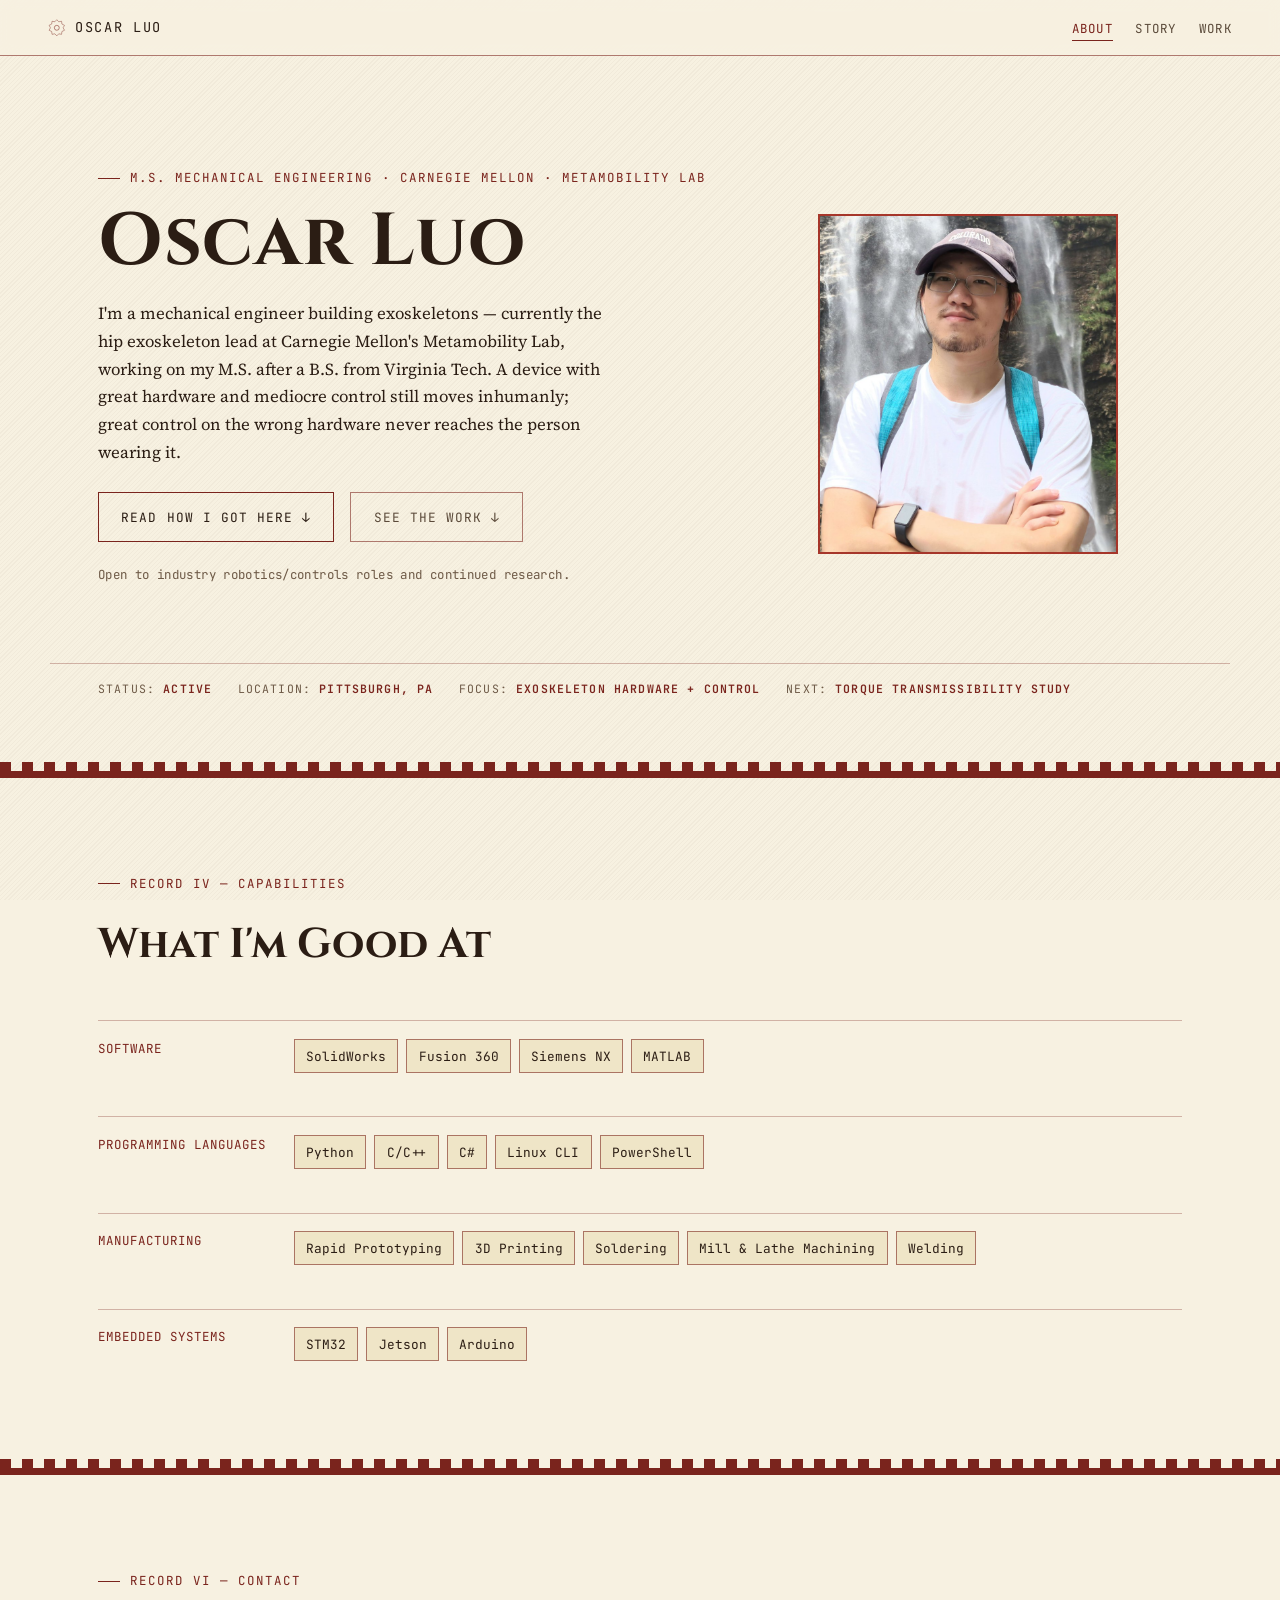
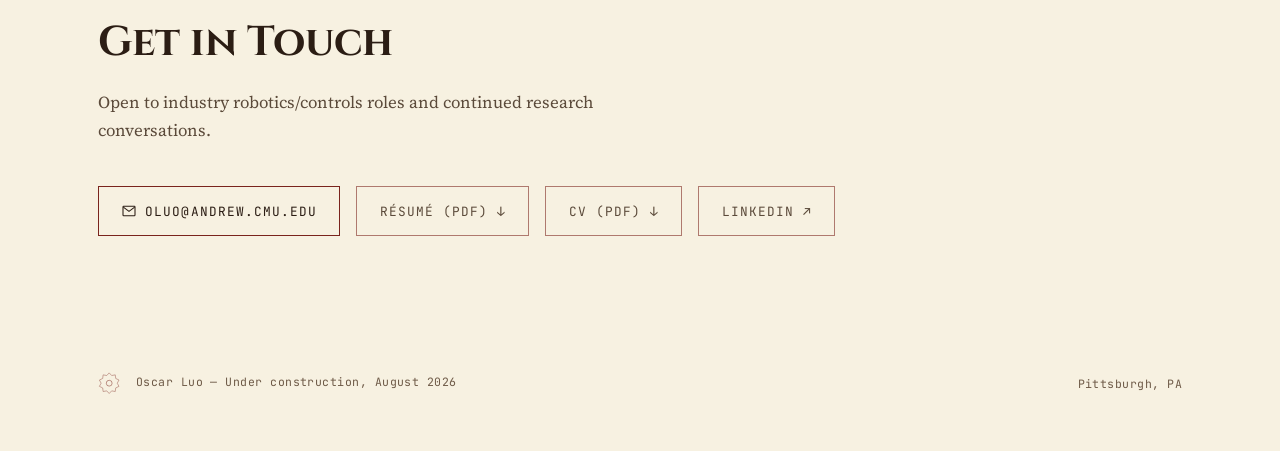
==== commit 1d5c6aa0: "v0.5 add class project, connect linkdin cv and resume" ====
--- a/index.html
+++ b/index.html
@@ -36,7 +36,9 @@
       <li><a class="navlink active" href="index.html">About</a></li>
       <li><a class="navlink" href="story.html">Story</a></li>
       <li><a class="navlink" href="work.html">Work</a></li>
+      <!-- Outside the Lab — dropped for now per Oscar, 2026-09-16. Uncomment to restore.
       <li><a class="navlink" href="outside.html">Outside the Lab</a></li>
+      -->
     </ul>
   </div>
 </header>
@@ -80,20 +82,20 @@
       </div>
       <div class="skill-groups reveal">
         <div class="skill-group">
-          <div class="skill-group-name">Embedded Systems</div>
-          <div class="tag-row"><span class="tag">Arduino</span><span class="tag">STM32</span><span class="tag">SPI</span><span class="tag">I2C</span><span class="tag">CAN</span></div>
+          <div class="skill-group-name">Software</div>
+          <div class="tag-row"><span class="tag">SolidWorks</span><span class="tag">Fusion 360</span><span class="tag">Siemens NX</span><span class="tag">MATLAB</span></div>
+        </div>
+        <div class="skill-group">
+          <div class="skill-group-name">Programming Languages</div>
+          <div class="tag-row"><span class="tag">Python</span><span class="tag">C/C++</span><span class="tag">C#</span><span class="tag">Linux CLI</span><span class="tag">PowerShell</span></div>
         </div>
         <div class="skill-group">
           <div class="skill-group-name">Manufacturing</div>
-          <div class="tag-row"><span class="tag">Soldering</span><span class="tag">Rapid Prototyping</span><span class="tag">3D Printing</span><span class="tag">Machining</span><span class="tag">CAD</span></div>
+          <div class="tag-row"><span class="tag">Rapid Prototyping</span><span class="tag">3D Printing</span><span class="tag">Soldering</span><span class="tag">Mill &amp; Lathe Machining</span><span class="tag">Welding</span></div>
         </div>
         <div class="skill-group">
-          <div class="skill-group-name">Software</div>
-          <div class="tag-row"><span class="tag">Python</span><span class="tag">C/C++</span><span class="tag">MATLAB</span><span class="tag">SolidWorks</span><span class="tag">Fusion 360</span><span class="tag">KiCAD</span><span class="tag">ANSYS</span><span class="tag">Linux CLI</span></div>
-        </div>
-        <div class="skill-group">
-          <div class="skill-group-name">Learning</div>
-          <div class="tag-row"><span class="tag">ROS / ROS 2</span><span class="tag">OpenCV</span><span class="tag">Human-in-the-loop Optimization</span></div>
+          <div class="skill-group-name">Embedded Systems</div>
+          <div class="tag-row"><span class="tag">STM32</span><span class="tag">Jetson</span><span class="tag">Arduino</span></div>
         </div>
       </div>
     </div>
@@ -109,7 +111,9 @@
       </div>
       <div class="contact-row reveal">
         <a class="btn" href="mailto:oluo@andrew.cmu.edu"><svg class="icon-sm" style="width:1rem;height:1rem;"><use href="#i-mail"></use></svg>oluo@andrew.cmu.edu</a>
-        <button class="btn ghost" disabled>Résumé (PDF) — Coming Soon</button>
+        <a class="btn ghost" href="files/oscar-luo-resume.pdf" target="_blank" rel="noopener" download="Oscar Luo - Resume.pdf">Résumé (PDF) ↓</a>
+        <a class="btn ghost" href="files/oscar-luo-cv.pdf" target="_blank" rel="noopener" download="Oscar Luo - CV.pdf">CV (PDF) ↓</a>
+        <a class="btn ghost" href="https://www.linkedin.com/feed/" target="_blank" rel="noopener">LinkedIn ↗</a>
       </div>
     </div>
   </section>
--- a/css/style.css
+++ b/css/style.css
@@ -238,6 +238,73 @@
 .media-slot .slot-desc{ font-family:var(--font-mono); font-size:.72rem; color:var(--ink-faint); max-width:22ch; }
 .media-grid{ display:grid; grid-template-columns:repeat(auto-fit,minmax(150px,1fr)); gap:.9rem; margin:1.3rem 0 2rem; }
 
+/* ============ INLINE FIGURES (real evidence, placed in the phase-body
+   next to the claim it backs) ============
+   Distinct from .media-slot above: those are placeholders for media not
+   yet acquired. These are the real photo/video, dropped directly under or
+   beside the specific sentence it proves, textbook/figure style, rather
+   than bundled into an end-of-phase gallery. Photos get the site's red
+   photo-border; video does not (see the .photo-border comment above --
+   the border marks a still photo specifically), so it reads as motion
+   against a plain frame instead. */
+.inline-figure{ margin:1.3rem 0; max-width:520px; }
+.inline-figure img,
+.inline-figure video{ width:100%; height:auto; display:block; }
+.inline-figure img{ border:2px solid var(--photo-border); }
+.inline-figure video{ border:1px solid var(--line-strong); }
+.inline-figure figcaption{
+  margin-top:.5rem; font-family:var(--font-mono); font-size:.72rem; line-height:1.5;
+  color:var(--ink-faint); letter-spacing:.01em;
+}
+/* floated variant -- text reflows beside it, same mechanism as
+   .gen-cover-drawing-float on the generation covers above. For a figure
+   that should run alongside a couple of paragraphs rather than break the
+   column (an establishing shot, a small supporting thumbnail). */
+.inline-figure.float-right{ float:right; clear:right; margin:.2rem 0 1rem 1.4rem; }
+.inline-figure.float-right.small{ max-width:200px; }
+@media (max-width:640px){
+  .inline-figure.float-right{ float:none; max-width:380px; margin:1.3rem auto; }
+}
+/* wide variant -- for a figure that needs to breathe more than the
+   default text-column width allows (a multi-panel comparison image, an
+   iteration filmstrip). Not floated -- it's meant to sit full-width in
+   its own block, same as a plain .inline-figure but wider. */
+.inline-figure.wide{ max-width:100%; }
+/* two small figures side by side -- a fit-check pair, a before/after --
+   collapsing to one column on narrow screens rather than squeezing. */
+.dual-figure{ display:grid; grid-template-columns:1fr 1fr; gap:1.1rem; margin:1.3rem 0; }
+.dual-figure .inline-figure{ max-width:none; margin:0; }
+@media (max-width:640px){
+  .dual-figure{ grid-template-columns:1fr; }
+}
+/* a two-video comparison where the clips don't share an aspect ratio (e.g.
+   one landscape, one portrait) -- .dual-figure's equal-width grid would
+   squash one clip's height way down relative to the other, so this matches
+   HEIGHT instead and lets width follow each clip's own aspect. Falls back
+   to width-matched/stacked on narrow screens where a shared height would
+   make the wider clip overflow. */
+.video-compare{
+  display:flex; align-items:flex-start; justify-content:center;
+  gap:1.4rem; flex-wrap:wrap; margin:1.3rem 0;
+}
+.video-compare-item{ display:flex; flex-direction:column; align-items:center; gap:.55rem; }
+.video-compare-item video{
+  height:clamp(230px,34vw,400px); width:auto; max-width:100%;
+  border:2px solid var(--photo-border); display:block;
+}
+.video-compare-label{
+  font-family:var(--font-mono); font-size:.7rem; letter-spacing:.07em; text-transform:uppercase;
+  color:var(--maroon); text-align:center; margin:0;
+}
+.video-compare-note{
+  font-family:var(--font-mono); font-size:.78rem; line-height:1.5; color:var(--ink-faint);
+  text-align:center; max-width:62ch; margin:.9rem auto 0;
+}
+@media (max-width:640px){
+  .video-compare{ flex-direction:column; align-items:center; }
+  .video-compare-item video{ height:auto; width:100%; max-width:320px; }
+}
+
 /* ============ BADGES ============ */
 .badge{
   display:inline-flex; align-items:center; gap:.4rem; font-family:var(--font-mono); font-size:.68rem;
@@ -253,7 +320,23 @@
 .flagship-head{ display:flex; flex-wrap:wrap; align-items:baseline; gap:.9rem 1.2rem; margin-bottom:.6rem; }
 .flagship-head h3{ font-size:clamp(1.6rem,3vw,2.1rem); }
 .flagship-role{ font-family:var(--font-mono); font-size:.82rem; color:var(--ink-muted); margin-bottom:1.6rem; }
+/* the question that opens the whole flagship section — same italic/
+   maroon-bright treatment as .closing-note below, deliberately, so the
+   two read as a matched pair: the question up here, the answer down
+   there once Mark III's cover has been read. */
+.flagship-thesis{
+  font-family:var(--font-body); font-style:italic; color:var(--maroon-bright);
+  font-size:clamp(1.05rem,2vw,1.22rem); max-width:64ch; line-height:1.5; margin:0 0 1.7rem 0;
+}
 .context-line{ font-style:italic; color:var(--ink-faint); font-size:.92rem; border-left:2px solid var(--line-strong); padding-left:.9rem; margin:0 0 2rem 0; }
+/* names the wrong-guess-then-real-cause pattern once, up top, so the reader
+   is primed to notice it in the cards below rather than needing every card
+   to spell it out. Deliberately quieter than .flagship-thesis -- it's a
+   reading hint, not a second claim competing with the research question. */
+.flagship-pattern{
+  font-family:var(--font-mono); font-size:.78rem; color:var(--ink-faint);
+  letter-spacing:.01em; max-width:60ch; line-height:1.6; margin:-.9rem 0 1.7rem 0;
+}
 
 .phase{ padding:2rem 0; border-top:1px solid var(--line); }
 .phase-head{ display:flex; align-items:center; gap:1rem; margin-bottom:.9rem; }
@@ -289,6 +372,29 @@
 .light-card li{ font-size:.9rem; padding-left:1rem; position:relative; color:var(--ink-muted); }
 .light-card li::before{ content:'—'; position:absolute; left:0; color:var(--maroon); }
 .lc-status{ margin-top:auto; padding-top:.6rem; border-top:1px solid var(--line); font-family:var(--font-mono); font-size:.7rem; color:var(--ink-faint); }
+
+/* short "project report" style summary (why / what we built / what we're
+   comparing) placed above a media gallery so a visitor has context before
+   pressing play -- reuses the site's existing mono-uppercase label voice
+   (.skill-group-name) rather than inventing new typography. */
+.rl-report{ display:flex; flex-direction:column; gap:.9rem; margin:.2rem 0; }
+.rl-report-block p{ margin:0; }
+.rl-report-label{ font-family:var(--font-mono); font-size:.72rem; letter-spacing:.08em; text-transform:uppercase; color:var(--maroon); margin-bottom:.3rem; }
+.rl-report-block p:not(.rl-report-label){ font-size:.92rem; color:var(--ink-muted); line-height:1.6; }
+.rl-report-finding{ font-size:.92rem; color:var(--ink-muted); line-height:1.6; margin:.2rem 0 0; }
+.rl-report-finding strong{ color:var(--maroon-deep); }
+
+/* a small gallery of labeled clips inside one light-card, e.g. comparing RL
+   policies/ablations side by side -- distinct from .video-compare (which
+   height-matches exactly two mismatched-aspect clips); this wraps N clips
+   of roughly the same aspect into a simple auto-fit grid. Each clip gets a
+   short caption, not just a filename-style label, so the clip is legible
+   without having already read the report text above it. */
+.rl-video-grid{ display:grid; grid-template-columns:repeat(auto-fit,minmax(200px,1fr)); gap:1.2rem; }
+.rl-video-item{ display:flex; flex-direction:column; gap:.45rem; }
+.rl-video-item video{ width:100%; height:auto; display:block; border:1px solid var(--line-strong); background:#1a1210; }
+.rl-video-label{ font-family:var(--font-mono); font-size:.7rem; letter-spacing:.05em; text-transform:uppercase; color:var(--maroon); }
+.rl-video-caption{ font-size:.78rem; color:var(--ink-faint); line-height:1.45; margin:0; }
 
 /* ============ SKILLS ============ */
 .skill-groups{ display:flex; flex-direction:column; gap:1.6rem; }
@@ -368,5 +474,359 @@
     var(--blush-2);
 }
 
+/* ============ FOLDABLE VARIANT — "current era" (post-CMU) ============
+   The blush/archived tint above is deliberately reserved for work from
+   BEFORE Oscar joined CMU (Earlier Work, Undergraduate Projects @ VT) --
+   time-boxed, done, filed away. Anything from during the CMU/lab era reads
+   instead in the same neutral parchment + maroon treatment as the main
+   research (.flagship) above, even when it's still tucked into a foldable
+   section for space reasons. Add class="folder-current" alongside
+   class="folder" to opt a section into this palette. */
+.folder.folder-current{ border-color:var(--line-strong); background:var(--parchment-2); }
+.folder.folder-current .folder-tab{ color:var(--maroon-deep); }
+.folder.folder-current .folder-tab .folder-count{ border-color:var(--line-strong); background:var(--parchment-3); }
+.folder.folder-current .folder-body{ border-top:1px dashed var(--line-strong); }
+.folder.folder-current .folder-body-intro{ opacity:1; color:var(--ink-muted); }
+.folder.folder-current .light-card{ border-color:var(--line-strong); }
+.folder.folder-current .media-slot{
+  border-color:var(--line-strong);
+  background:
+    repeating-linear-gradient(135deg, rgba(122,36,29,0.05) 0 10px, transparent 10px 20px),
+    var(--parchment-3);
+}
+
+/* ============ HARDWARE GENERATION COVERS (v4 — seamless ribbon, framed) ============
+   Each of the 3 big hardware generations gets a Codex-page-style <summary>:
+   a solid maroon ribbon, framed with a parchment margin on the top/bottom/
+   outer edge (never flush to the card edge), alternates left/right per
+   generation (.gen-cover.reverse flips it). The cutout photo fills the
+   FULL ribbon height (not split into a text zone + photo zone) so there is
+   no hard seam — the "MARK n" title is an absolutely-positioned overlay on
+   a soft gradient scrim at the top, floating over the photo the way a
+   Codex logo box floats over the character art beneath it. The photo is
+   also deliberately wider than the ribbon so it bleeds out past the inner
+   edge. A "what I did" bullet list, a reserved engineering-drawing slot,
+   and a prominent bordered "read the full build" button sit in the
+   parchment column beside it. Clicking anywhere on the cover unfolds the
+   phase-by-phase write-up for that generation. */
+.gen-fold{ border:1px solid var(--line-strong); background:var(--parchment-2); margin-top:1.8rem; overflow:hidden; }
+.gen-fold:first-of-type{ margin-top:2.2rem; }
+.gen-summary{ cursor:pointer; list-style:none; display:block; }
+.gen-summary::-webkit-details-marker{ display:none; }
+.gen-summary::marker{ content:''; }
+.gen-summary:focus-visible .gen-cover{ outline:2px solid var(--maroon-bright); outline-offset:-2px; }
+
+/* overflow:hidden here — not just on .gen-fold — so the photo's downward
+   shift (see .gen-cover-photo below) is clipped at the bottom of the
+   COVER itself (the "unextended block") and never bleeds into the
+   phase-by-phase write-up once a fold is opened. Safe for the horizontal
+   bleed too: nothing ever needs to render past this row's own width, only
+   across the boundary between its two child columns. */
+.gen-cover{ display:flex; flex-wrap:wrap; align-items:stretch; overflow:hidden; }
+
+.gen-cover-ribbon-col{
+  position:relative; z-index:1; order:1; flex:0 0 32%; min-width:260px;
+  min-height:clamp(640px,58vw,820px);
+  background:transparent;
+  /* no rem-based margin here anymore -- the 10%-of-block outer margin is
+     produced by the inset on ::before below, so it scales as a true
+     percentage instead of a fixed/clamped rem gap. Column widened from
+     30% to 32% (margin held at 10%, ribbon grew from 20% to 22%) so
+     "Mark III" clears the band with real room instead of a ~3px margin. */
+}
+.gen-cover.reverse .gen-cover-ribbon-col{
+  order:2;
+}
+.gen-cover.reverse .gen-cover-content-col{ order:1; }
+
+/* the actual maroon ribbon: inset 31.25% within this 30%-of-block column,
+   which works out to exactly 10% margin + 20% solid ribbon as a share of
+   the whole block. Flush against the edge facing the content column (no
+   gap between the ribbon and the bullet text), inset only on the outer
+   edge. A flat (non-animated) black-to-transparent fade is layered under
+   the maroon at that same outer edge for a little depth/roundedness --
+   not a gradient standing in for the margin, the margin is real empty
+   space; this fade lives entirely inside the solid ribbon itself. */
+.gen-cover-ribbon-col::before{
+  content:''; position:absolute; z-index:0; top:0; bottom:0;
+  left:31.25%; right:0;
+  background:
+    linear-gradient(to right, rgba(0,0,0,.3), rgba(0,0,0,0) 22%),
+    var(--maroon);
+}
+.gen-cover.reverse .gen-cover-ribbon-col::before{
+  left:0; right:31.25%;
+  background:
+    linear-gradient(to left, rgba(0,0,0,.3), rgba(0,0,0,0) 22%),
+    var(--maroon);
+}
+
+/* photo zone spans the full column so the cutout can bleed past the band.
+   Bleeds toward the column's OUTER edge (into the reserved margin), not
+   into the text column -- the margin is there on purpose so the photo has
+   somewhere to break the rectangle into without crowding the bullet text. */
+.gen-cover-photo-zone{ position:absolute; inset:0; z-index:1; }
+.gen-cover-photo{
+  /* left:65.625% (not 50%) centers the image on the RIBBON's own midpoint,
+     not the column's -- the ribbon is inset within the column (31.25% to
+     100%), so its center sits right of the column's center. Only a small
+     extra shift (clamp below) then bleeds it toward the margin, instead
+     of the image being dragged off-center by a big shift like before. */
+  position:absolute; left:65.625%; top:0; height:88%;
+  /* wide enough (240%) that HEIGHT is always the binding constraint for
+     object-fit:contain, even for the near-square Gen 2 photo -- that's
+     what actually guarantees all three render at the same height. At
+     150% the square photo used to hit the width ceiling first and come
+     out visibly shorter than the narrow Gen 1/3 crops. */
+  width:240%; max-width:none;
+  object-fit:contain; object-position:bottom center; z-index:2;
+  /* shifted down + toward the column's OUTER edge (the margin), so the
+     hardware bleeds into the reserved margin space and the top of the
+     ribbon stays clear maroon behind the title. Sized a bit smaller than
+     the column (88% height) on purpose, so there's slack to shift into
+     without either fully swallowing the margin or crossing into the
+     content column. */
+  transform:translate(calc(-50% - clamp(6px,1.2vw,16px)), clamp(150px,16vw,240px));
+  filter:drop-shadow(0 10px 18px rgba(20,10,8,.4));
+}
+.gen-cover.reverse .gen-cover-photo{
+  /* reverse (Mark II) untouched: still anchored at the column's 50%, with
+     the larger clamp(15-35px) bleed -- only Marks I/III were asked to
+     re-center on the ribbon. */
+  left:50%;
+  transform:translate(calc(-50% + clamp(15px,3vw,35px)), clamp(150px,16vw,240px));
+}
+
+/* title sits directly on the solid ribbon band — no photo behind it once
+   the photo is shifted down, so no scrim/gradient needed. Bounds updated
+   to match the new 31.25%-inset ribbon band exactly (still just tracking
+   the ribbon's own edges, not a position/style change to the title itself). */
+.gen-cover-ribbon-top{
+  position:absolute; z-index:3; top:0; left:31.25%; right:0;
+  display:flex; flex-direction:column; align-items:center; text-align:center;
+  padding:clamp(1.6rem,3.4vw,2.1rem) .7rem 1.1rem;
+}
+.gen-cover.reverse .gen-cover-ribbon-top{ left:0; right:31.25%; }
+.gen-cover-mark{
+  /* pushed as large as it can go while "Mark III" (the longest title)
+     still fits the ribbon's actual measured width on a single line --
+     values below are fit to real DOM measurements at two viewport widths
+     (700px and 1300px), not eyeballed, with a small safety margin so font
+     rendering variance doesn't tip it into wrapping. Same rule, all three. */
+  font-family:var(--font-display); font-weight:700;
+  font-size:clamp(2.3125rem, calc(-0.207rem + 4.6875vw), 3.25rem);
+  color:#fff; letter-spacing:.03em; text-shadow:0 2px 12px rgba(0,0,0,.55);
+  white-space:nowrap;
+}
+.gen-cover-mark-sub{
+  /* same approach: as large as possible while the longest subtitle ("The
+     Reverse-Engineered Conversion") still holds at two lines. */
+  font-family:var(--font-mono);
+  font-size:clamp(.69375rem, calc(-0.055rem + 1.2609vw), .875rem);
+  letter-spacing:.04em; color:rgba(247,241,225,.92);
+  margin-top:.6rem; max-width:24ch; line-height:1.4; text-shadow:0 1px 8px rgba(0,0,0,.5);
+}
+
+.gen-cover-content-col{
+  position:relative; z-index:2; /* the ribbon photo (z-index:1 on its
+    positioned ancestor) can bleed wide enough at narrow widths to
+    physically overlap this column -- without its own stacking context
+    above that, the photo would paint over the text instead of behind it. */
+  flex:1 1 320px; order:2; background:var(--parchment-2);
+  padding:clamp(1.8rem,3.4vw,2.6rem) clamp(1.8rem,3.4vw,2.6rem);
+  display:flex; flex-direction:column; gap:1.5rem;
+}
+/* the "why this generation exists" line — sits above the "what I did"
+   label, giving each cover its own thesis statement (the hypothesis being
+   tested, the priority being chased, the question being answered) rather
+   than only a bullet list of actions. */
+.gen-cover-purpose{
+  font-family:var(--font-display); font-weight:700;
+  font-size:clamp(1.4rem,2.65vw,2.15rem); line-height:1.22;
+  color:var(--maroon-bright); margin:0 0 1.1rem 0;
+}
+.gen-cover-bullets-label{
+  font-family:var(--font-mono); font-size:.7rem; letter-spacing:.18em; text-transform:uppercase;
+  color:var(--maroon);
+}
+.gen-cover-bullets{ list-style:none; padding:0; margin:.6rem 0 0; display:flex; flex-direction:column; gap:.7rem; }
+.gen-cover-bullets li{
+  font-family:var(--font-body); font-size:1rem; line-height:1.5; color:var(--ink);
+  padding-left:1.4rem; position:relative;
+}
+.gen-cover-bullets li::before{
+  content:'▸'; position:absolute; left:0; top:.02em; color:var(--maroon); font-weight:700;
+}
+/* ---- manifest checklist: replaces the plain bullet list on the cover card.
+   Two groups — items closed out within this generation ("Resolved") and
+   the one that surfaces as the next generation's whole reason for being
+   ("Carried Forward"), with a small tag pointing at where it gets picked
+   up. Keeps the "problem -> fix -> result -> next problem" thread visible
+   at a glance instead of buried in four same-weight bullets. */
+/* block flow, not flex -- a flex formatting context ignores floats entirely,
+   and the drawing needs to float right with checklist rows narrowing beside
+   it, then returning to full width once past its bottom. overflow:hidden
+   gives this its own block formatting context so it properly encloses the
+   float's height instead of collapsing around it. */
+.gen-cover-manifest{ overflow:hidden; }
+/* own overflow:hidden so a group containing a floated drawing (the float
+   now lives inside the "open" group, after its label, so the label always
+   renders full-width before the float starts) still gets its height
+   properly contained, independent of the outer .gen-cover-manifest's BFC. */
+.manifest-group{ margin-bottom:1.15rem; overflow:hidden; }
+.manifest-group:last-child{ margin-bottom:0; }
+/* size ladder is deliberate: title > label ("What I did" / "Carried
+   Forward") > bullet item text, so the group labels read as real
+   sub-headers rather than a small caption tag above bigger body text. */
+.manifest-label{
+  font-family:var(--font-mono); font-size:clamp(1.05rem,1.95vw,1.58rem);
+  letter-spacing:.1em; text-transform:uppercase;
+}
+.manifest-group.resolved .manifest-label{ color:var(--maroon); }
+.manifest-group.open .manifest-label{ color:var(--ink-faint); }
+.manifest-list{ list-style:none; margin:.6rem 0 0; padding:0; }
+/* deliberately NOT display:flex -- a flex container (like any box that
+   establishes a new block formatting context) has to avoid a float's
+   margin box for its ENTIRE height, all at once, rather than adapting
+   line-by-line -- so a li beside the drawing float would get squeezed
+   into one narrow lane for its whole height even long after the float's
+   bottom edge had passed, instead of widening back out. Plain block flow
+   with a floated bullet is what actually gives per-line text reflow. */
+/* hanging indent, not a float, for the bullet -- Mark II's drawing is
+   float:left (bottom-left placement) same as a floated bullet would be,
+   and two same-side floats stack next to each other instead of the
+   bullet sitting at the text's own start. text-indent pulls the first
+   line back into the padding-left gutter (where the inline-block bullet
+   sits); wrapped lines fall at the padding edge, so it still reads as a
+   normal checklist indent either side of the drawing. */
+/* no hanging indent (padding-left/text-indent) here on purpose -- the
+   bullet is a plain inline-block sitting directly in front of the item
+   text, inside the same paragraph run, so it travels with the text as one
+   unit through every line the float reshapes -- a hanging indent would
+   only re-apply its pull-back to the first line, leaving the bullet
+   correctly wrapped but visually detached from how the rest of the block
+   aligns once text passes below the float. */
+.manifest-list li{
+  margin-bottom:.6rem;
+  font-family:var(--font-body); font-size:clamp(1rem,1.72vw,1.42rem); line-height:1.48; color:var(--ink);
+}
+.manifest-list li:last-child{ margin-bottom:0; }
+/* the small engineering-drawing thumbnail, floated into the checklist's
+   flow so text narrows beside it and returns to full width once past its
+   bottom edge, rather than sitting in its own full-width block below. */
+.gen-cover-drawing-float{
+  float:right; clear:right;
+  width:clamp(255px,57%,480px);
+  margin:.15rem 0 .9rem 1.1rem;
+  border:2px solid var(--photo-border);
+  background:var(--parchment-2);
+  padding:.35rem;
+}
+.gen-cover-drawing-float img{ width:100%; height:auto; display:block; }
+/* Mark II specifically sits on the other side (bottom-left, mirrored
+   margin) since its ribbon column is on the right. */
+.gen-cover-drawing-float.left{ float:left; clear:left; margin:.15rem 1.1rem .9rem 0; }
+/* placeholder variant for a generation whose drawing hasn't arrived yet --
+   same small floated footprint as the real thing so the layout doesn't
+   jump once an image replaces it, just icon+text centered instead of img. */
+.gen-cover-drawing-float.placeholder{
+  aspect-ratio:1.9/1;
+  display:flex; flex-direction:column; align-items:center; justify-content:center; gap:.4rem;
+  color:var(--ink-faint);
+  background:
+    repeating-linear-gradient(135deg, rgba(122,36,29,0.05) 0 10px, transparent 10px 20px),
+    var(--parchment-3);
+}
+.gen-cover-drawing-float.placeholder svg{ width:1.4rem; height:1.4rem; }
+.gen-cover-drawing-float.placeholder span{
+  font-family:var(--font-mono); font-size:.58rem; letter-spacing:.1em; text-transform:uppercase; text-align:center;
+}
+/* plain round bullet, not a bullet -- solid/filled for a "What I did"
+   item, hollow/outline-only for a "Carried Forward" item, so the two
+   groups still read as done-vs-open at a glance without looking like a
+   to-do list. Sized and positioned to sit inline with the first line of
+   text like a normal bullet marker. */
+.manifest-check{
+  display:inline-block; width:7px; height:7px; margin-right:.65em;
+  vertical-align:middle; position:relative; top:-.15em;
+  border-radius:50%; border:1.5px solid var(--maroon);
+}
+.manifest-list li.done .manifest-check{ background:var(--maroon); }
+.manifest-list li.pending .manifest-check{ background:transparent; border-color:var(--ink-faint); }
+/* wraps text+carry-tag together as one flex item so the tag can wrap onto
+   its own line when space is tight (e.g. squeezed beside a float) instead
+   of overflowing the row -- min-width:0 is what lets a flex item shrink
+   below its content's natural width at all. */
+/* plain inline span now (li is no longer flex) -- just carries the text +
+   nested carry-tag as one run so normal line-wrapping applies to both. */
+.manifest-item-text{ display:inline; }
+.manifest-carry{
+  display:inline-block; text-indent:0;
+  font-family:var(--font-mono); font-size:.68rem; letter-spacing:.05em; color:var(--maroon-bright);
+  white-space:nowrap; margin-left:.4rem;
+}
+
+/* jump targets inside a phase-body: land clear of the sticky nav, and get a
+   brief highlight so it's obvious what the manifest link actually pointed
+   at. Native browser behavior auto-opens a closed <details> when the
+   fragment target is inside it, so no JS is needed for the fold itself. */
+.jump-target{ scroll-margin-top:5.5rem; }
+.jump-target:target{ animation:jump-flash 2.4s ease; }
+@keyframes jump-flash{
+  0%{ background:rgba(122,36,29,.16); }
+  100%{ background:transparent; }
+}
+
+.gen-cover-hint{
+  align-self:flex-start;
+  display:inline-flex; align-items:center; gap:.55rem;
+  font-family:var(--font-mono); font-size:.82rem; font-weight:700; letter-spacing:.09em; text-transform:uppercase;
+  color:var(--maroon); border:1.5px solid var(--maroon); padding:.7rem 1.3rem;
+  transition:background .2s ease, color .2s ease;
+}
+.gen-cover-hint svg{ width:.9rem; height:.9rem; transition:transform .25s ease; }
+.gen-summary:hover .gen-cover-hint, .gen-fold[open] > .gen-summary .gen-cover-hint{
+  background:var(--maroon); color:#fff;
+}
+.gen-fold[open] .gen-cover-hint svg{ transform:rotate(90deg); }
+
+@media (max-width:640px){
+  /* stacked layout: ribbon-col and content-col are separate flex LINES,
+     not side-by-side columns, so .gen-cover's own overflow:hidden clips
+     at the bottom of BOTH combined, not at the ribbon's own bottom edge —
+     without its own overflow:hidden here, the down-shifted photo bleeds
+     past the ribbon box into the bullet text below it. There's also no
+     side-by-side column left to bleed into horizontally on mobile, so
+     clipping both axes at the ribbon's own box is correct here. */
+  .gen-cover-ribbon-col, .gen-cover.reverse .gen-cover-ribbon-col{
+    order:1; flex:1 1 100%; min-height:460px;
+    margin: 0 clamp(1rem,4vw,1.4rem) 0 clamp(1rem,4vw,1.4rem);
+    overflow:hidden;
+  }
+  .gen-cover-content-col, .gen-cover.reverse .gen-cover-content-col{ order:2; flex:1 1 100%; }
+  /* the 31.25% inset reads as margin+ribbon side-by-side against the
+     content column on desktop; stacked full-width on mobile there's no
+     content column beside it to react against, so the same inset just
+     reads as a lopsided blank strip. Full-bleed the ribbon here instead. */
+  .gen-cover-ribbon-col::before, .gen-cover.reverse .gen-cover-ribbon-col::before{ left:0; right:0; }
+  .gen-cover-ribbon-top, .gen-cover.reverse .gen-cover-ribbon-top{ left:0; right:0; }
+}
+
+.gen-fold-body{ padding:clamp(1.6rem,4vw,2.4rem); border-top:1px dashed var(--line-strong); }
+.gen-fold-body .phase:first-child{ padding-top:0; border-top:none; }
+
+/* short connective line between two hardware-generation covers, stating
+   what problem got handed from one generation to the next — a rule on
+   each side, italic caption in the middle, so it reads as a chapter break
+   rather than another content block. */
+.gen-bridge{
+  display:flex; align-items:center; gap:1rem;
+  margin:1.4rem clamp(0.4rem,3vw,1.8rem);
+  font-family:var(--font-mono); font-size:.8rem; font-style:italic;
+  color:var(--ink-muted); text-align:center; line-height:1.4;
+}
+.gen-bridge::before, .gen-bridge::after{ content:''; flex:1 1 auto; height:1px; background:var(--line); }
+.gen-bridge span{ flex:0 0 auto; max-width:52ch; }
+
 /* ============ SITE INTRO STRIP (used on sub-pages under the page header) ============ */
 .record-label{ font-family:var(--font-mono); font-size:.78rem; letter-spacing:.16em; text-transform:uppercase; color:var(--maroon); }
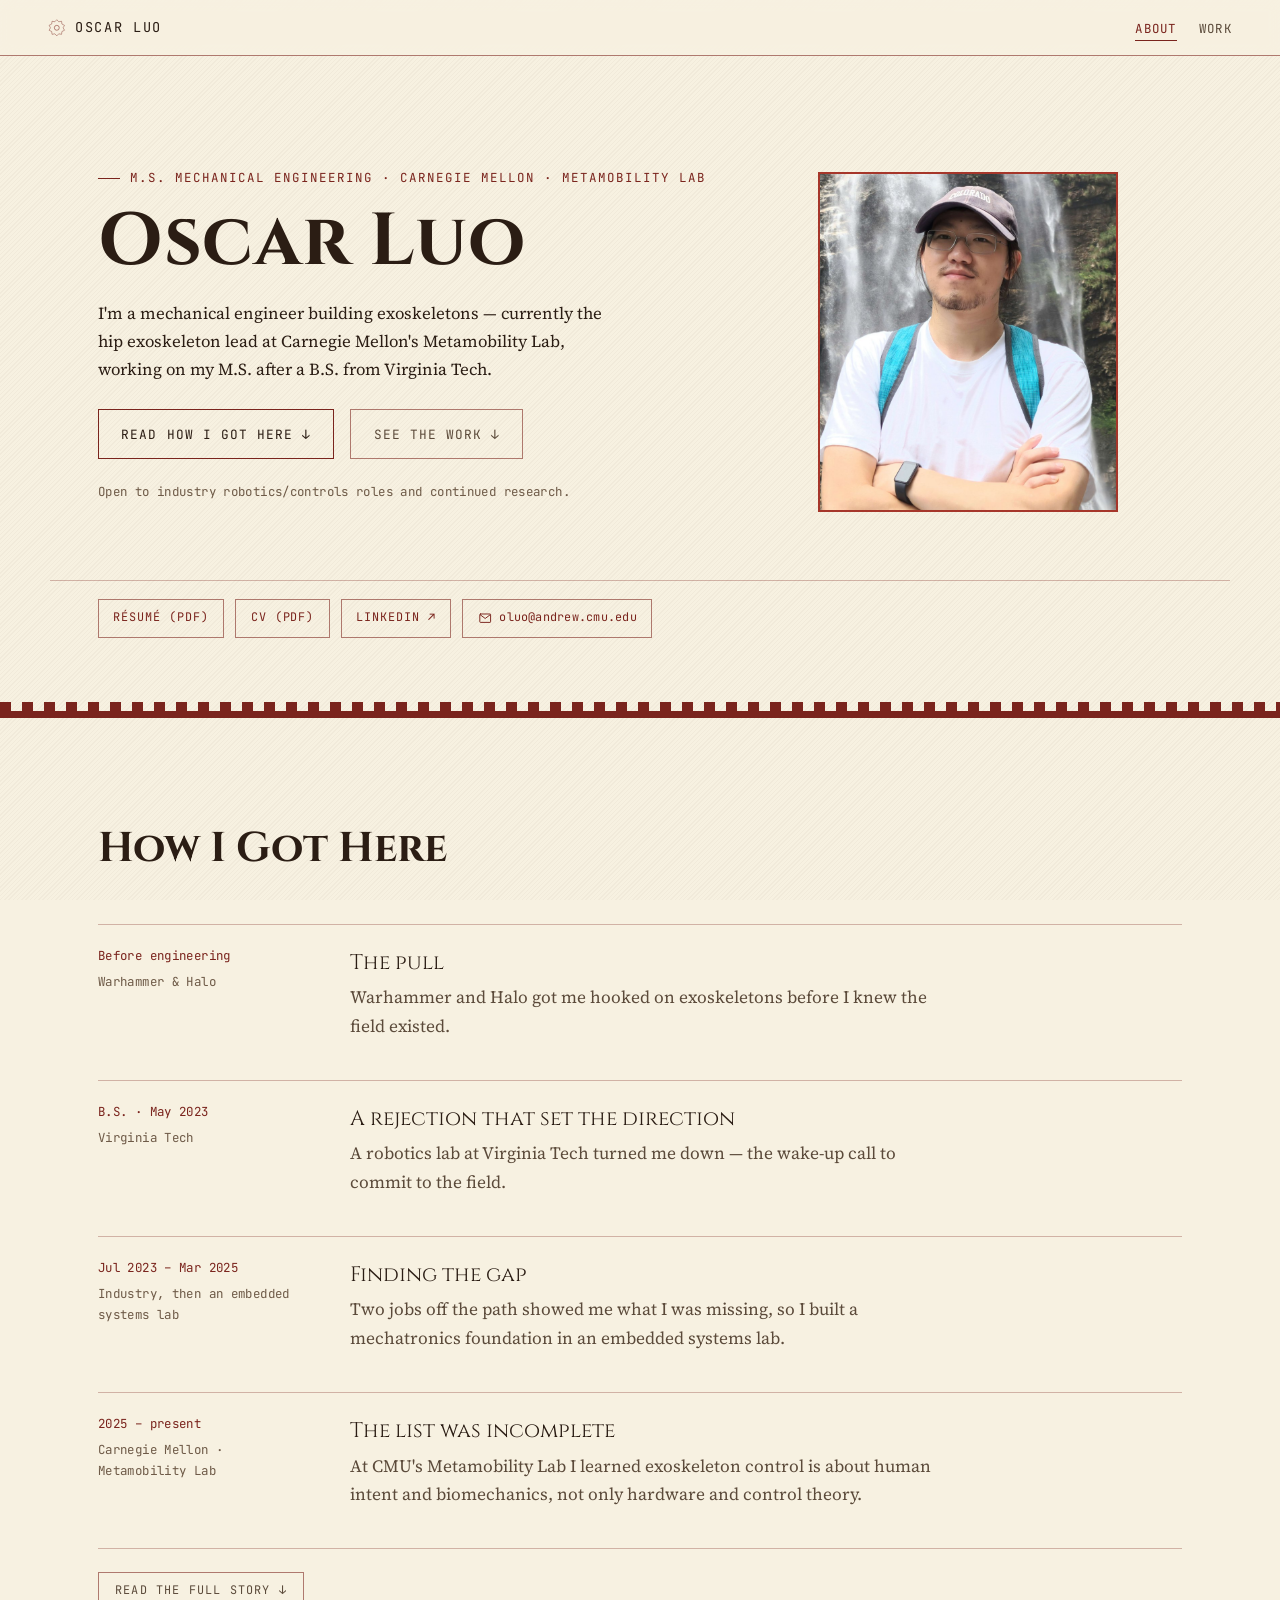
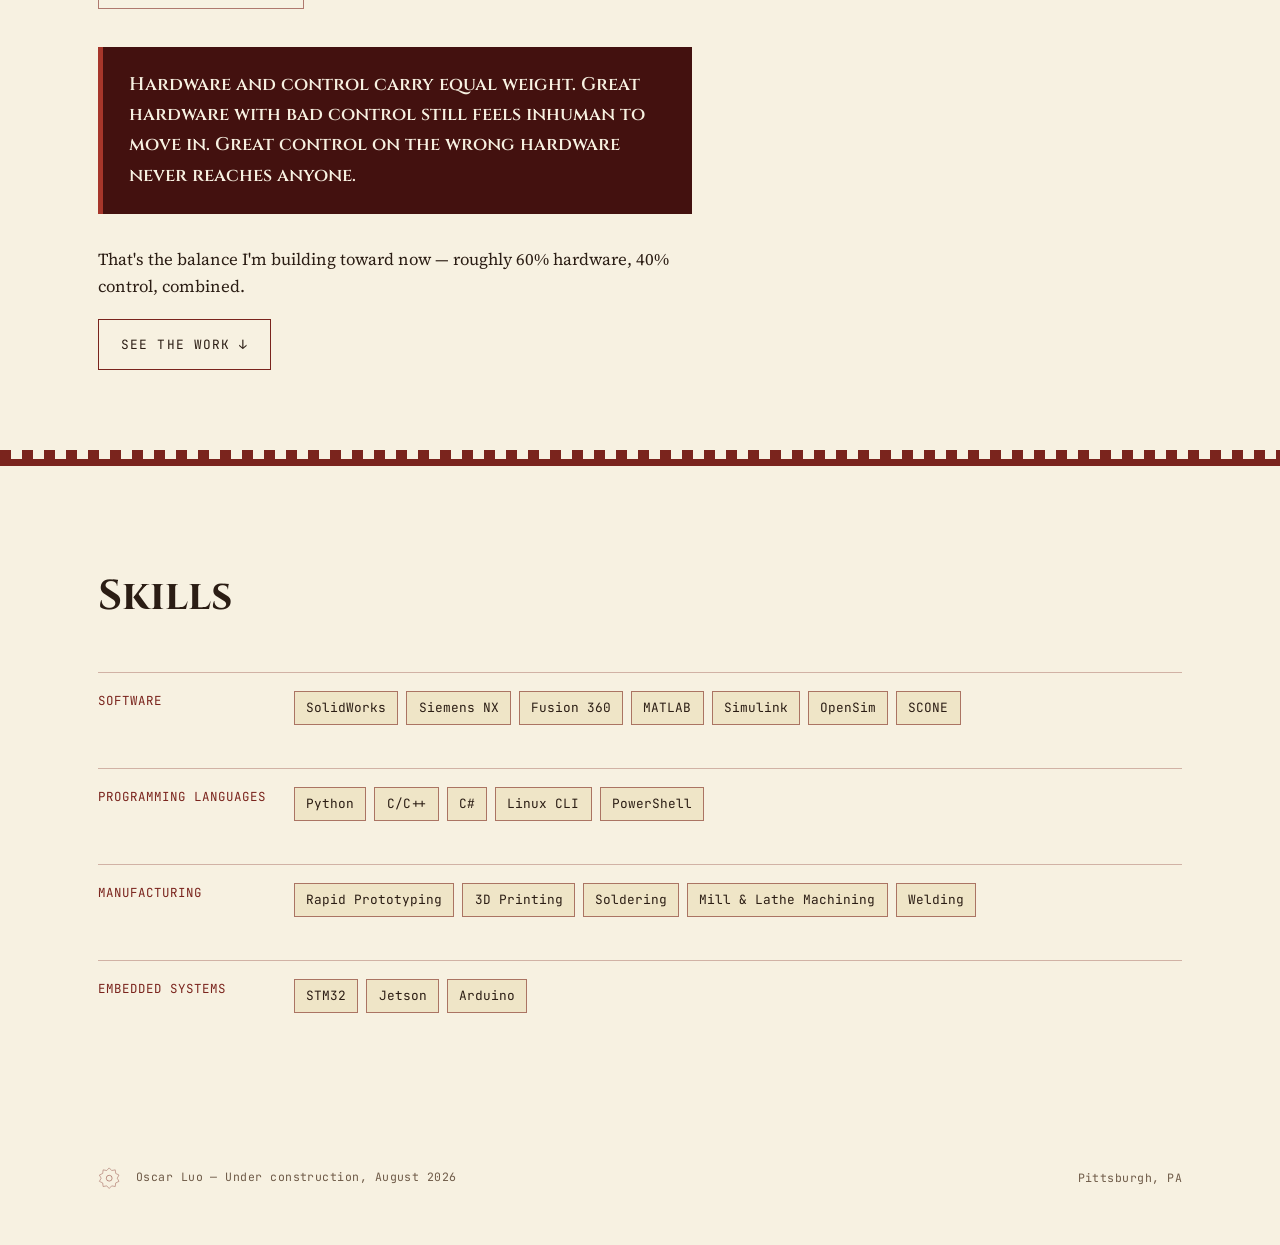
==== commit 3b1bd204: "v0.5 remove place holder, small UI update" ====
--- a/index.html
+++ b/index.html
@@ -34,7 +34,6 @@
     </a>
     <ul class="navlinks">
       <li><a class="navlink active" href="index.html">About</a></li>
-      <li><a class="navlink" href="story.html">Story</a></li>
       <li><a class="navlink" href="work.html">Work</a></li>
       <!-- Outside the Lab — dropped for now per Oscar, 2026-09-16. Uncomment to restore.
       <li><a class="navlink" href="outside.html">Outside the Lab</a></li>
@@ -52,9 +51,9 @@
       <div>
         <p class="eyebrow">M.S. Mechanical Engineering · Carnegie Mellon · Metamobility Lab</p>
         <h1>Oscar Luo</h1>
-        <p class="lede">I'm a mechanical engineer building exoskeletons — currently the hip exoskeleton lead at Carnegie Mellon's Metamobility Lab, working on my M.S. after a B.S. from Virginia Tech. A device with great hardware and mediocre control still moves inhumanly; great control on the wrong hardware never reaches the person wearing it.</p>
+        <p class="lede">I'm a mechanical engineer building exoskeletons — currently the hip exoskeleton lead at Carnegie Mellon's Metamobility Lab, working on my M.S. after a B.S. from Virginia Tech.</p>
         <div class="hero-ctas">
-          <a class="btn" href="story.html">Read How I Got Here ↓</a>
+          <a class="btn" href="#story">Read How I Got Here ↓</a>
           <a class="btn ghost" href="work.html">See the Work ↓</a>
         </div>
         <p class="hero-note">Open to industry robotics/controls roles and continued research.</p>
@@ -65,11 +64,71 @@
         </div>
       </div>
     </div>
-    <div class="container status-strip">
-      <span>STATUS: <b>ACTIVE</b></span>
-      <span>LOCATION: <b>PITTSBURGH, PA</b></span>
-      <span>FOCUS: <b>EXOSKELETON HARDWARE + CONTROL</b></span>
-      <span>NEXT: <b>TORQUE TRANSMISSIBILITY STUDY</b></span>
+    <div class="container doc-strip">
+      <a href="files/oscar-luo-resume.pdf" target="_blank" rel="noopener">Résumé (PDF)</a>
+      <a href="files/oscar-luo-cv.pdf" target="_blank" rel="noopener">CV (PDF)</a>
+      <a href="https://www.linkedin.com/in/yuexin-luo-496149250/" target="_blank" rel="noopener">LinkedIn ↗</a>
+      <a href="mailto:oluo@andrew.cmu.edu"><svg class="icon-sm" style="width:.9rem;height:.9rem;"><use href="#i-mail"></use></svg>oluo@andrew.cmu.edu</a>
+    </div>
+  </section>
+
+  <!-- ============ STORY (merged from story.html, 2026-10-17) ============ -->
+  <section class="plate" id="story">
+    <div class="container">
+      <div class="plate-head reveal">
+        <h2>How I Got Here</h2>
+      </div>
+      <div class="timeline story-timeline story-body">
+        <div class="tl-entry">
+          <div class="tl-meta"><span class="tl-dates">Before engineering</span>Warhammer &amp; Halo</div>
+          <div>
+            <div class="tl-role">The pull</div>
+            <p class="story-summary">Warhammer and Halo got me hooked on exoskeletons before I knew the field existed.</p>
+            <div class="story-full">
+              <p>I grew up on Warhammer and Halo, which is probably the honest answer for why exoskeletons pulled at me before I understood what the field actually was.</p>
+            </div>
+          </div>
+        </div>
+        <div class="tl-entry">
+          <div class="tl-meta"><span class="tl-dates">B.S. · May 2023</span>Virginia Tech</div>
+          <div>
+            <div class="tl-role">A rejection that set the direction</div>
+            <p class="story-summary">A robotics lab at Virginia Tech turned me down — the wake-up call to commit to the field.</p>
+            <div class="story-full">
+              <p>In undergrad at Virginia Tech, I was doing fairly traditional mechanical engineering coursework, and I hadn't found my direction yet. I applied to a robotics lab and got rejected — I simply wasn't competitive enough at the time. That rejection turned out to be the reason I'm here now. It was the wake-up call I needed to actually commit to the field instead of drifting through it.</p>
+            </div>
+          </div>
+        </div>
+        <div class="tl-entry">
+          <div class="tl-meta"><span class="tl-dates">Jul 2023 – Mar 2025</span>Industry, then an embedded systems lab</div>
+          <div>
+            <div class="tl-role">Finding the gap</div>
+            <p class="story-summary">Two jobs off the path showed me what I was missing, so I built a mechatronics foundation in an embedded systems lab.</p>
+            <div class="story-full">
+              <p>After graduating, I took a couple of jobs that didn't line up with what I wanted (see my <a href="work.html#work-earlier">work history</a>), and realized how much I was missing to actually build an exoskeleton myself. At the time, I thought the gap was hardware, electronics, and control — full stop. So I took an <a href="work.html#work-soochow">embedded systems research position</a> specifically to build that mechatronics foundation before going further.</p>
+            </div>
+          </div>
+        </div>
+        <div class="tl-entry">
+          <div class="tl-meta"><span class="tl-dates">2025 – present</span>Carnegie Mellon · Metamobility Lab</div>
+          <div>
+            <div class="tl-role">The list was incomplete</div>
+            <p class="story-summary">At CMU's Metamobility Lab I learned exoskeleton control is about human intent and biomechanics, not only hardware and control theory.</p>
+            <div class="story-full">
+              <p>I came to Carnegie Mellon to study control and close what I thought was the last gap. I ended up in the <a href="work.html#project-hip-exoskeleton">Metamobility Lab</a>, and getting close to real exoskeleton hardware showed me the field is further from what I'd imagined than I expected — and that my three-part list was incomplete.</p>
+              <p>Exoskeleton control isn't automotive or humanoid control. It's not really about PID or nonlinear control theory the way I'd assumed — it's about mapping human intent into assistance, in real time, for a person who's wearing the result. And underneath all of it, you need to understand human biomechanics, not just hardware and software.</p>
+            </div>
+          </div>
+        </div>
+      </div>
+      <button class="story-toggle" type="button" hidden aria-expanded="false">Read the full story ↓</button>
+      <div class="story-close">
+        <blockquote class="thesis">Hardware and control carry equal weight. Great hardware with bad control still feels inhuman to move in. Great control on the wrong hardware never reaches anyone.</blockquote>
+        <p>That's the balance I'm building toward now — roughly 60% hardware, 40% control, combined.</p>
+        <div class="hero-ctas" style="margin-top:1rem;">
+          <a class="btn" href="work.html">See the Work ↓</a>
+        </div>
+      </div>
     </div>
   </section>
 
@@ -77,13 +136,12 @@
   <section class="plate" id="skills">
     <div class="container">
       <div class="plate-head reveal">
-        <p class="eyebrow">Record IV — Capabilities</p>
-        <h2>What I'm Good At</h2>
+        <h2>Skills</h2>
       </div>
       <div class="skill-groups reveal">
         <div class="skill-group">
           <div class="skill-group-name">Software</div>
-          <div class="tag-row"><span class="tag">SolidWorks</span><span class="tag">Fusion 360</span><span class="tag">Siemens NX</span><span class="tag">MATLAB</span></div>
+          <div class="tag-row"><span class="tag">SolidWorks</span><span class="tag">Siemens NX</span><span class="tag">Fusion 360</span><span class="tag">MATLAB</span><span class="tag">Simulink</span><span class="tag">OpenSim</span><span class="tag">SCONE</span></div>
         </div>
         <div class="skill-group">
           <div class="skill-group-name">Programming Languages</div>
@@ -97,23 +155,6 @@
           <div class="skill-group-name">Embedded Systems</div>
           <div class="tag-row"><span class="tag">STM32</span><span class="tag">Jetson</span><span class="tag">Arduino</span></div>
         </div>
-      </div>
-    </div>
-  </section>
-
-  <!-- ============ CONTACT ============ -->
-  <section class="plate" id="contact">
-    <div class="container">
-      <div class="plate-head reveal">
-        <p class="eyebrow">Record VI — Contact</p>
-        <h2>Get in Touch</h2>
-        <p class="plate-intro">Open to industry robotics/controls roles and continued research conversations.</p>
-      </div>
-      <div class="contact-row reveal">
-        <a class="btn" href="mailto:oluo@andrew.cmu.edu"><svg class="icon-sm" style="width:1rem;height:1rem;"><use href="#i-mail"></use></svg>oluo@andrew.cmu.edu</a>
-        <a class="btn ghost" href="files/oscar-luo-resume.pdf" target="_blank" rel="noopener" download="Oscar Luo - Resume.pdf">Résumé (PDF) ↓</a>
-        <a class="btn ghost" href="files/oscar-luo-cv.pdf" target="_blank" rel="noopener" download="Oscar Luo - CV.pdf">CV (PDF) ↓</a>
-        <a class="btn ghost" href="https://www.linkedin.com/feed/" target="_blank" rel="noopener">LinkedIn ↗</a>
       </div>
     </div>
   </section>
--- a/css/style.css
+++ b/css/style.css
@@ -160,6 +160,18 @@
   color:var(--ink-faint); display:flex; flex-wrap:wrap; gap:.4rem 1.6rem;
 }
 .status-strip span b{color:var(--maroon); font-weight:600;}
+.doc-strip{
+  margin-top:clamp(2.5rem,5vw,4rem); border-top:1px solid var(--line); padding-top:1.1rem;
+  display:flex; flex-wrap:wrap; gap:.7rem;
+}
+.doc-strip a{
+  display:inline-flex; align-items:center; gap:.45rem;
+  font-family:var(--font-mono); font-size:.74rem; letter-spacing:.08em; text-transform:uppercase;
+  color:var(--maroon); border:1px solid var(--line-strong); padding:.55rem .9rem; text-decoration:none;
+  transition:background .15s, color .15s, border-color .15s;
+}
+.doc-strip a:hover, .doc-strip a:focus-visible{ background:var(--maroon); color:var(--parchment); border-color:var(--maroon); }
+.doc-strip a:last-child{ text-transform:none; letter-spacing:.02em; }
 
 /* ============ PAGE HEADER (for non-home pages) ============ */
 .page-hero{
@@ -199,6 +211,20 @@
 .story-body p{ font-size:1.08rem; }
 .story-body a{ text-decoration:underline; text-decoration-color:var(--line-strong); text-underline-offset:3px; }
 .story-body a:hover{ text-decoration-color:var(--maroon-bright); }
+.support-grid.single{ grid-template-columns:1fr; }
+.story-timeline .tl-entry > div:last-child{ max-width:var(--measure); }
+.story-timeline .tl-entry p + p{ margin-top:1rem; }
+.story-close{ max-width:var(--measure); margin-top:2.4rem; }
+.story-summary{ display:none; }
+.story-timeline.collapsed .story-summary{ display:block; color:var(--ink-muted); }
+.story-timeline.collapsed .story-full{ display:none; }
+.story-timeline.collapsed .tl-entry{ padding:1.3rem 0; }
+.story-toggle{
+  margin-top:1.4rem; background:none; border:1px solid var(--line-strong); color:var(--ink-muted);
+  font-family:var(--font-mono); font-size:.74rem; letter-spacing:.1em; text-transform:uppercase;
+  padding:.6rem 1rem; cursor:pointer;
+}
+.story-toggle:hover, .story-toggle:focus-visible{ border-color:var(--maroon-bright); color:var(--maroon-bright); }
 blockquote.thesis{
   margin:2rem 0; padding:1.4rem 1.6rem; background:var(--maroon-deep);
   border-left:5px solid var(--maroon-bright);
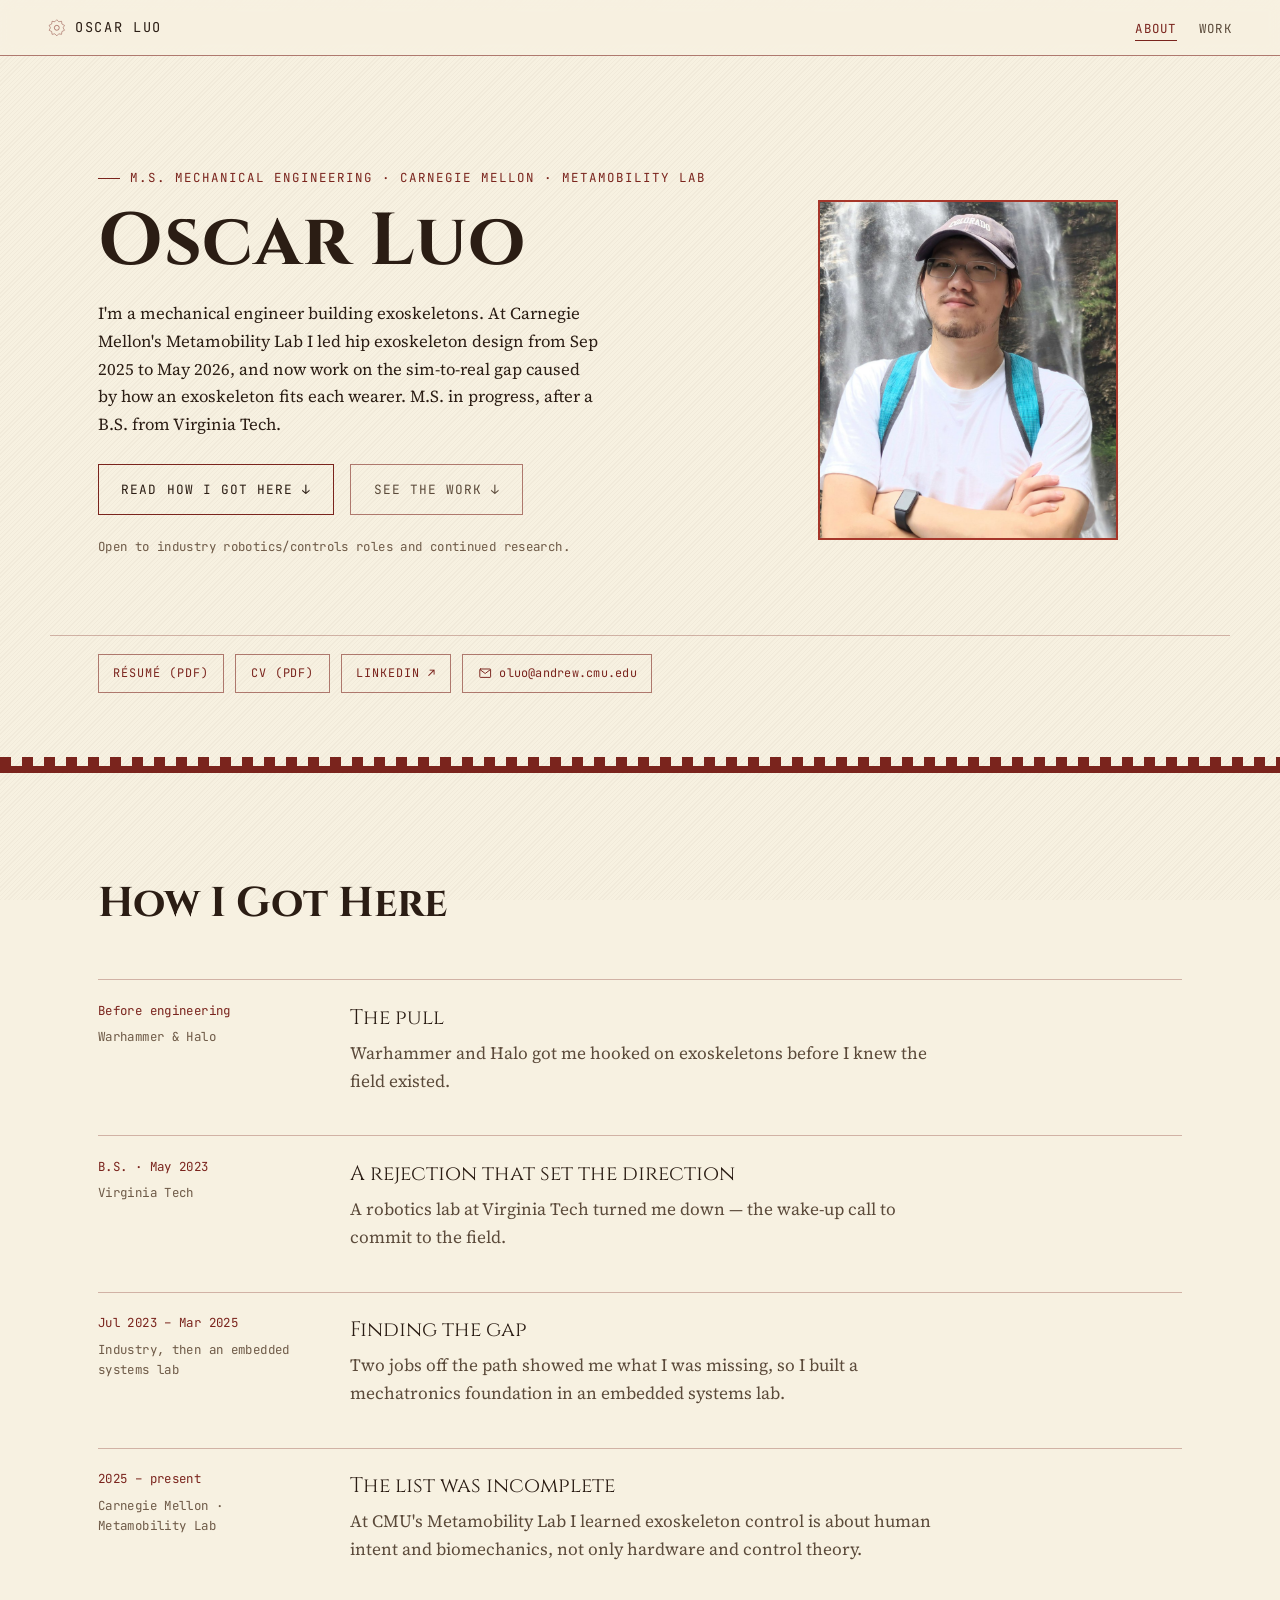
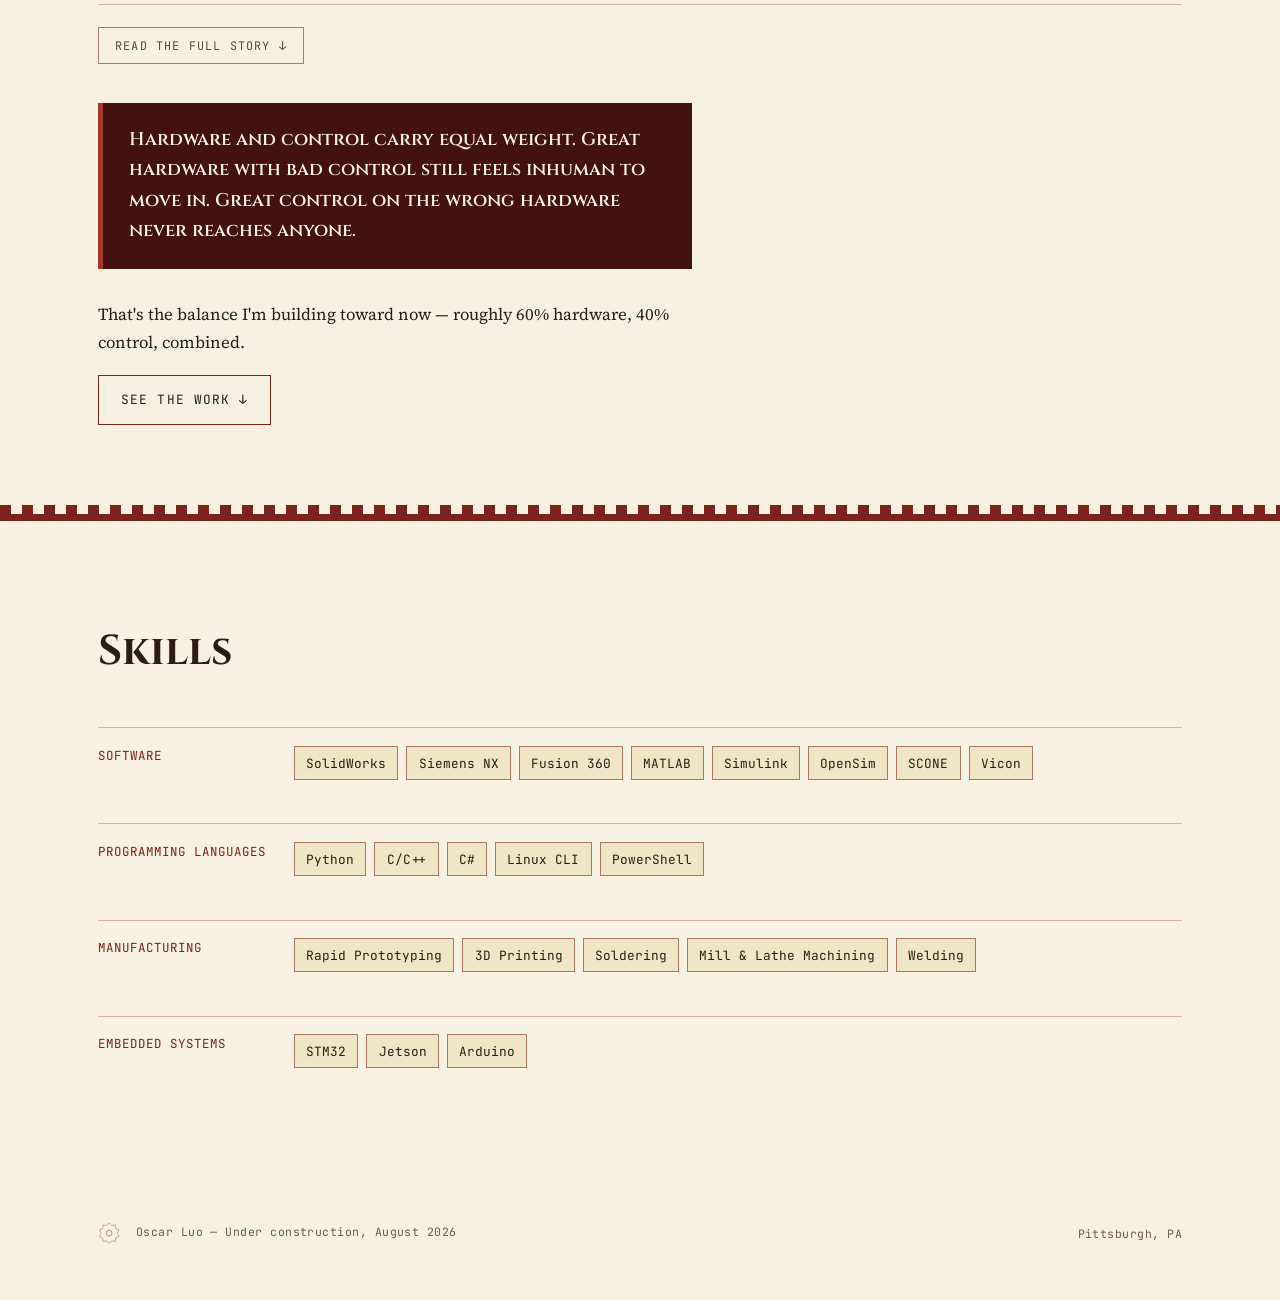
==== commit bdf1f32b: "Update Render and metabolic result Add interactive 360-degree SOLIDWORKS Visualize renders for Mark " ====
--- a/index.html
+++ b/index.html
@@ -51,7 +51,7 @@
       <div>
         <p class="eyebrow">M.S. Mechanical Engineering · Carnegie Mellon · Metamobility Lab</p>
         <h1>Oscar Luo</h1>
-        <p class="lede">I'm a mechanical engineer building exoskeletons — currently the hip exoskeleton lead at Carnegie Mellon's Metamobility Lab, working on my M.S. after a B.S. from Virginia Tech.</p>
+        <p class="lede">I'm a mechanical engineer building exoskeletons. At Carnegie Mellon's Metamobility Lab I led hip exoskeleton design from Sep 2025 to May 2026, and now work on the sim-to-real gap caused by how an exoskeleton fits each wearer. M.S. in progress, after a B.S. from Virginia Tech.</p>
         <div class="hero-ctas">
           <a class="btn" href="#story">Read How I Got Here ↓</a>
           <a class="btn ghost" href="work.html">See the Work ↓</a>
@@ -141,7 +141,7 @@
       <div class="skill-groups reveal">
         <div class="skill-group">
           <div class="skill-group-name">Software</div>
-          <div class="tag-row"><span class="tag">SolidWorks</span><span class="tag">Siemens NX</span><span class="tag">Fusion 360</span><span class="tag">MATLAB</span><span class="tag">Simulink</span><span class="tag">OpenSim</span><span class="tag">SCONE</span></div>
+          <div class="tag-row"><span class="tag">SolidWorks</span><span class="tag">Siemens NX</span><span class="tag">Fusion 360</span><span class="tag">MATLAB</span><span class="tag">Simulink</span><span class="tag">OpenSim</span><span class="tag">SCONE</span><span class="tag">Vicon</span></div>
         </div>
         <div class="skill-group">
           <div class="skill-group-name">Programming Languages</div>
--- a/css/style.css
+++ b/css/style.css
@@ -296,6 +296,13 @@
    iteration filmstrip). Not floated -- it's meant to sit full-width in
    its own block, same as a plain .inline-figure but wider. */
 .inline-figure.wide{ max-width:100%; }
+/* interactive 3D render -- an iframe of a drag-to-rotate turntable, kept
+   at the render's 16:9 so the frames fill it without letterboxing. */
+.inline-figure .render-frame{
+  width:100%; aspect-ratio:16/9; display:block; border:1px solid var(--line-strong); background:#000;
+}
+.render-actions{ margin-top:.7rem; }
+.render-actions .btn{ padding:.55rem 1rem; font-size:.85rem; }
 /* two small figures side by side -- a fit-check pair, a before/after --
    collapsing to one column on narrow screens rather than squeezing. */
 .dual-figure{ display:grid; grid-template-columns:1fr 1fr; gap:1.1rem; margin:1.3rem 0; }
